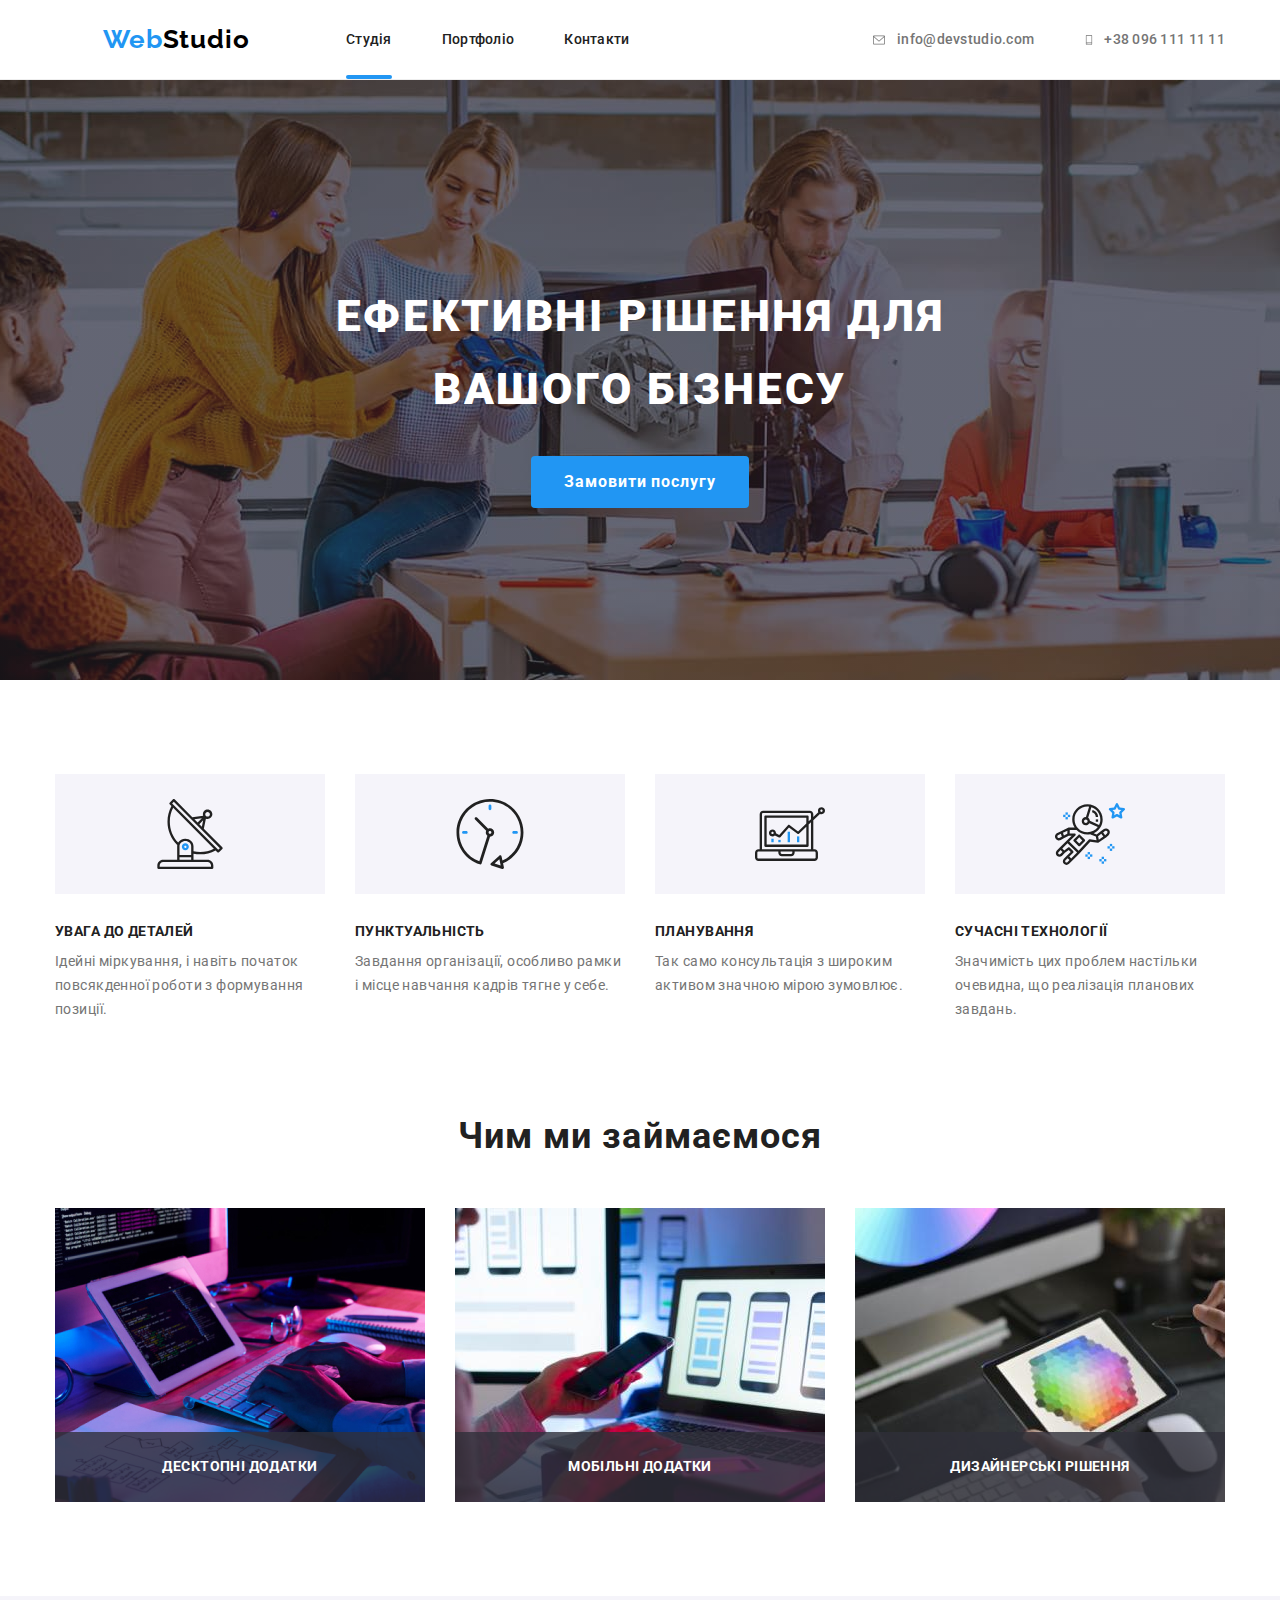
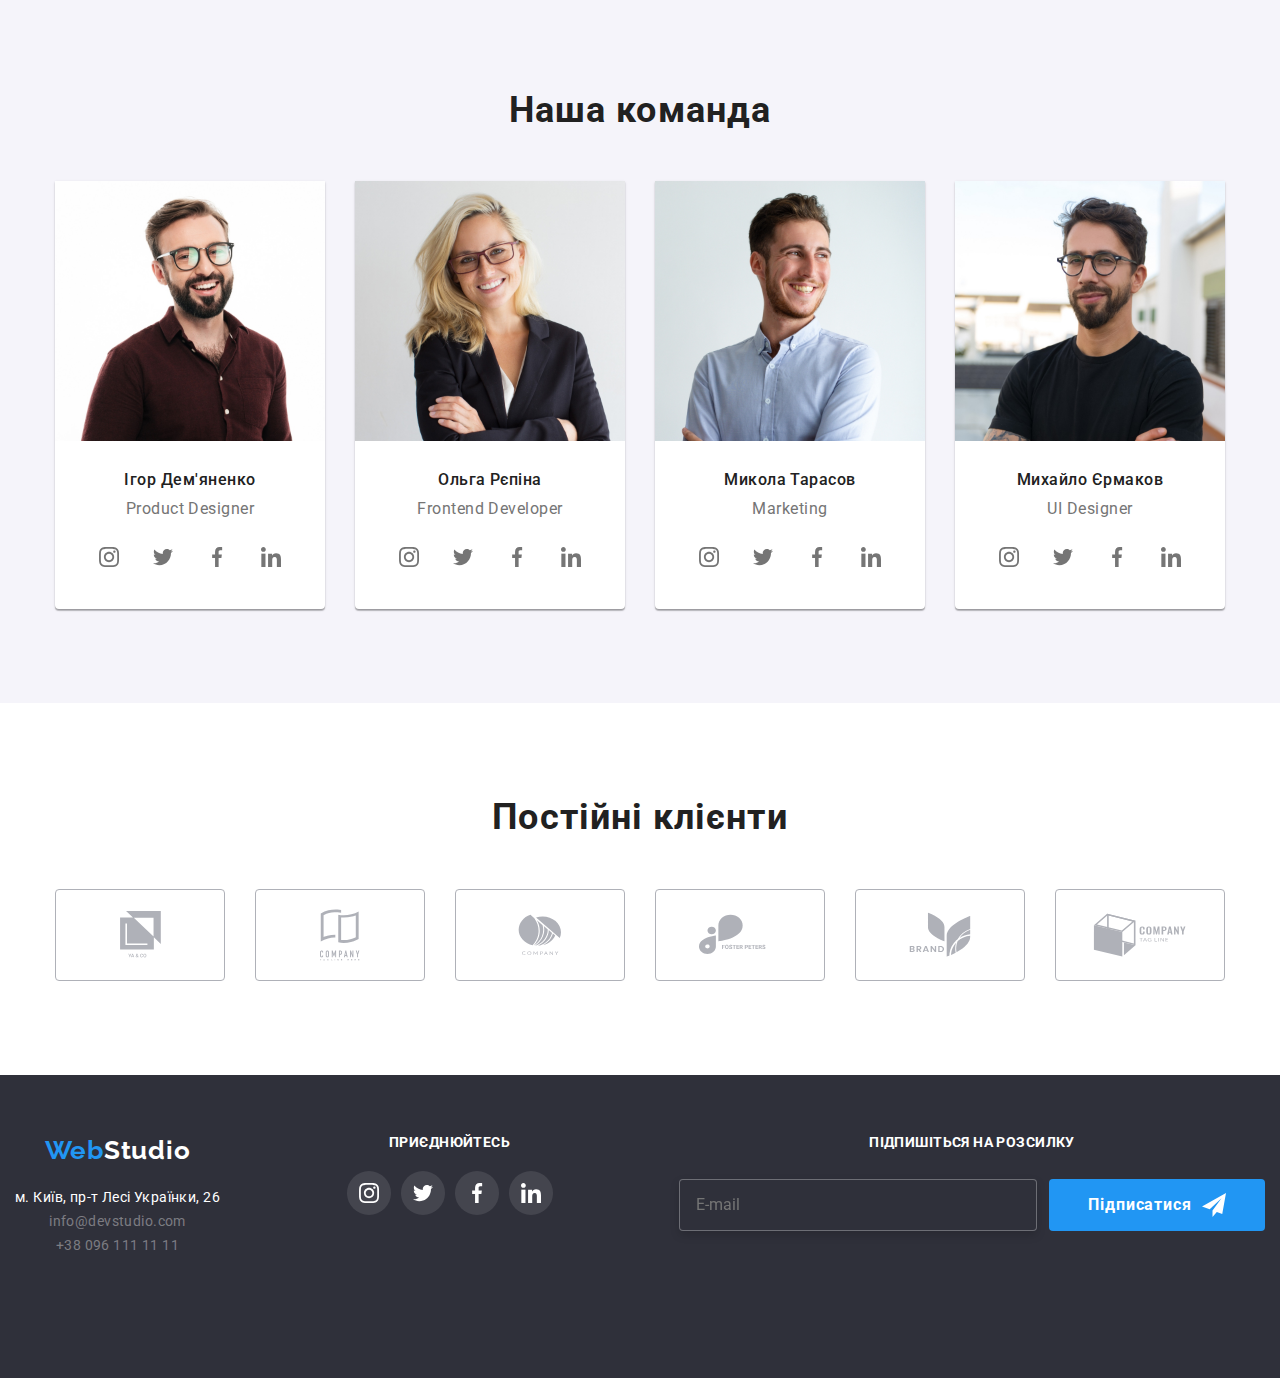
==== index.html @ c948cb27 "добавила мобільне мню" ====
<!DOCTYPE html>
<html lang="uk">
  <head>
    <meta charset="UTF-8" />
    <meta http-equiv="X-UA-Compatible" content="IE=edge" />
    <meta name="viewport" content="width=device-width, initial-scale=1.0" />
    <title>webstudio</title>
<link rel="preconnect" href="https://fonts.googleapis.com">
<link rel="preconnect" href="https://fonts.gstatic.com" crossorigin>
<link href="https://fonts.googleapis.com/css2?family=Raleway:wght@700&family=Roboto:wght@400;500;900&display=swap"
  rel="stylesheet">
  <link rel="stylesheet" href="https://cdnjs.cloudflare.com/ajax/libs/modern-normalize/1.1.0/modern-normalize.min.css">
    <!-- <link rel="stylesheet" href="./css/style.css"> -->
    <link rel="stylesheet" href="./css/main.min.css">
    
  </head>
  <body>
    <!-- headre -->
    <header class="header">
      <div class="header__conteiner">
       <nav class="header__nav">
         <a class="logo" href="./index.html">Web<span class="logo__header">Studio</span></a>
         
         
         <ul class="menu">
           <li><a class="menu__link menu__link--current" href="./index.html">Студія</a></li>
           <li><a class="menu__link" href="./portfolio.html">Портфоліо</a></li>
           <li><a class="menu__link" href="">Контакти</a></li>
         </ul>
       </nav>
       <div class="header__contact">
       <ul class="menu header__contact--menu">
         <li class="menu header__contact--item"> 
            <a class="menu__item" href="mailto:info@devstudio.com">
              <svg class="menu__icon" width="16" height="12">
                <use href="./images/icons.svg#icon-envelope"></use>
                
              </svg>
             info@devstudio.com
            </a>
          </li>
         <li class="menu header__contact--item"><a class="menu__item" href="tel:+380961111111">
            <svg class="menu__icon" width="10" height="16">
              <use href="./images/icons.svg#icon-smartphone"></use>
            </svg> +38 096 111 11 11</a>
         </li>
       </ul>
        <button type="button" class="burger js-open-menu">
         <svg width="40" height="40">
          <use class="icon-menu" href="./images/icons.svg#icon-menu"></use>
         </svg>
        </button>
       </div>
      </div>
    </header>
    <main>
<!-- hero -->
      <section class="hero__section">
        <div class="hero__conteiner">
         <h1 class="hero__title">Ефективні рішення для <br> вашого бізнесу</h1>
         <button class="button" type="button" data-modal-open>
          Замовити послугу
         </button>
        </div>
      </section>
<!-- benefits -->
      <section>
        <div class="conteiner">
          <h2 class="visually__hidden">benefits</h2>
         <ul class="benefits__list">

            <li class="benefits__item">
              <div class="icon__conteiner">
                <svg width="70" height="70">
                  <use href="./images/icons.svg#icon-antenna"></use>
                </svg>
              </div>
              <h3 class="benefits__title">Увага до деталей</h3>
              <p class="benefits__discr">
                Ідейні міркування, і навіть початок повсякденної роботи з формування позиції.
              </p>
            </li>

            <li class="benefits__item">
              <div class="icon__conteiner">
                <svg width="70" height="70">
                  <use href="./images/icons.svg#icon-clock"></use>
                </svg>
              </div>
              <h3 class="benefits__title">Пунктуальність</h3>
              <p class="benefits__discr">
                 Завдання організації, особливо рамки і місце навчання кадрів тягне у себе.
              </p>
            </li>

            <li class="benefits__item">
              <div class="icon__conteiner">
                <svg width="70" height="70">
                  <use href="./images/icons.svg#icon-diagram"></use>
                </svg>
              </div>
              <h3 class="benefits__title">Планування</h3>
              <p class="benefits__discr">
                Так само консультація з широким активом значною мірою зумовлює.
              </p>
            </li>

            <li class="benefits__item">
              <div class="icon__conteiner">
                <svg width="70" height="70">
                  <use href="./images/icons.svg#icon-astronaut"></use>
                </svg>
              </div>
              <h3 class="benefits__title">Сучасні технології</h3>
              <p class="benefits__discr">
                Значимість цих проблем настільки очевидна, що реалізація планових
                завдань.
              </p>
            </li>
         </ul>
        </div>
      </section>
<!-- about -->
      <section class="about__section"> 
        <div class="about">
         <h2 class="about__title"> Чим ми займаємося</h2>

         <ul class="about__list">

          <li class="about__item"> 
           <img src="./images/komputer.jpg" alt="компютер" width="370">
           <div class="about__content">
           <p class="about__text">Десктопні додатки</p>
           </div>
          </li>

          <li class="about__item"> 
            <img src="./images/telefon.jpg" alt="телефон " width="370">
            <div class="about__content">
              <p class="about__text">Мобільні додатки</p>
            </div>
          </li>

          <li class="about__item"> 
            <img src="./images/laptop.jpg" alt="планшет " width="370">
            <div class="about__content">
              <p class="about__text">Дизайнерські рішення</p>
            </div>
          </li>

         </ul>
        </div>
      </section>
<!-- comand -->
      <section class="comand">
        <div class="conteiner">
         <h2 class="comand__title"> Наша команда</h2>
         <ul class="comand__list">

         <li class="comand__item">
          <div class="comand__card">
             <a href="">
             <img class="comand__pfoto" src="./images/ChristopherWalker.jpg" alt="фото учасника команди" width="270">
             </a>
           <h3 class="comand__name">Ігор Дем'яненко</h3>
           <p class="comand__discr">Product Designer</p>

           <ul class="socials__list">

             <li class="socials__item">
                <a class="socials__link" href="#">
                 <svg width="20" height="20">
                   <use href="./images/icons.svg#icon-instagram"></use>
                 </svg>
                </a>
             </li>

             <li class="socials__item">
                <a class="socials__link" href="#">
                  <svg width="20" height="20">
                    <use href="./images/icons.svg#icon-twitter"></use>
                  </svg>
                </a>
             </li>

             <li class="socials__item">
               <a class="socials__link" href="#">
                 <svg width="20" height="20">
                   <use href="./images/icons.svg#icon-facebook"></use>
                 </svg>
               </a>
              </li>

             <li class="socials__item">
                <a class="socials__link" href="#">
                  <svg width="20" height="20">
                    <use href="./images/icons.svg#icon-linkedin"></use>
                  </svg>
                </a>
             </li>
           </ul>
         </div>
         </li>

         <li class="comand__item">
           <div class="comand__card">
              <a href="">
               <img class="comand__pfoto" src="./images/KylieEvans.jpg" alt="фото учасника команди" width="270">
              </a>
              <h3 class="comand__name">Ольга Рєпіна</h3>
              <p class="comand__discr">Frontend Developer</p>

              <ul class="socials__list">
                <li class="socials__item">
                  <a class="socials__link" href="#">
                    <svg width="20" height="20">
                      <use href="./images/icons.svg#icon-instagram"></use>
                    </svg>
                  </a>
                </li>

                <li class="socials__item">
                  <a class="socials__link" href="#">
                    <svg width="20" height="20">
                      <use href="./images/icons.svg#icon-twitter"></use>
                    </svg>
                  </a>
                </li>

                <li class="socials__item">
                  <a class="socials__link" href="#">
                    <svg width="20" height="20">
                      <use href="./images/icons.svg#icon-facebook"></use>
                    </svg>
                  </a>
                </li>

                <li class="socials__item">
                  <a class="socials__link" href="#">
                    <svg width="20" height="20">
                      <use href="./images/icons.svg#icon-linkedin"></use>
                    </svg>
                  </a>
                </li>
              </ul>
            </div>
         </li>

         <li class="comand__item">
           <div class="comand__card">
              <a href="">
               <img class="comand__pfoto" src="./images/RyanHarris.jpg" alt="фото учасника команди" width="270">
              </a>
              <h3 class="comand__name">Микола Тарасов</h3>
              <p class="comand__discr">Marketing</p>

              <ul class="socials__list">
                <li class="socials__item">
                  <a class="socials__link" href="#">
                    <svg width="20" height="20">
                      <use href="./images/icons.svg#icon-instagram"></use>
                    </svg>
                  </a>
                </li>

                <li class="socials__item">
                  <a class="socials__link" href="#">
                    <svg width="20" height="20">
                      <use href="./images/icons.svg#icon-twitter"></use>
                    </svg>
                  </a>
                </li>

                <li class="socials__item">
                  <a class="socials__link" href="#">
                    <svg width="20" height="20">
                      <use href="./images/icons.svg#icon-facebook"></use>
                    </svg>
                  </a>
                </li>

                <li class="socials__item">
                  <a class="socials__link" href="#">
                    <svg width="20" height="20">
                      <use href="./images/icons.svg#icon-linkedin"></use>
                    </svg>
                  </a>
                </li>
              </ul>
           </div>
         </li>

         <li class="comand__item">
           <div class="comand__card">
             <a href="">
              <img class="comand__pfoto" src="./images/TyleMoore.jpg" alt="фото учасника команди" width="270">
             </a>
             <h3 class="comand__name">Михайло Єрмаков</h3>
             <p class="comand__discr">UI Designer</p>

            <ul class="socials__list">
              <li class="socials__item">
                <a class="socials__link" href="#">
                  <svg width="20" height="20">
                    <use href="./images/icons.svg#icon-instagram"></use>
                  </svg>
                </a>
              </li>

              <li class="socials__item">
                <a class="socials__link" href="#">
                  <svg width="20" height="20">
                    <use href="./images/icons.svg#icon-twitter"></use>
                  </svg>
                </a>
              </li>

              <li class="socials__item">
                <a class="socials__link" href="#">
                  <svg width="20" height="20">
                    <use href="./images/icons.svg#icon-facebook"></use>
                  </svg>
                </a>
              </li>

              <li class="socials__item">
                <a class="socials__link" href="#">
                  <svg width="20" height="20">
                    <use href="./images/icons.svg#icon-linkedin"></use>
                  </svg>
                </a>
              </li>
            </ul>

           </div>
         </li>

         </ul>
        </div>
      </section>
<!-- clients -->
      <section>
        <div class="conteiner">
           <h2 class="clients__title">Постійні клієнти</h2>
           <ul class="clients__list">

             <li class="clients__item">
               <a class="clients__link" href="#"> 
               <svg width="41" height="46.7">
                 <use href="./images/icons.svg#icon-ya"></use>
               </svg>
               </a>
             </li>

             <li class="clients__item">
              <a class="clients__link" href="#">
                <svg width="40" height="52">
                  <use href="./images/icons.svg#icon-tagline-here"></use>
                </svg>
              </a>
             </li>

             <li class="clients__item">
              <a class="clients__link" href="#">
                <svg width="43.46" height="41.18">
                  <use href="./images/icons.svg#icon-company"></use>
                </svg>
              </a>
             </li>

             <li class="clients__item">
              <a class="clients__link" href="#">
                <svg width="84.44" height="40.62">
                  <use href="./images/icons.svg#icon-foster"></use>
                </svg>
              </a>
             </li>

             <li class="clients__item">
              <a class="clients__link" href="#">
                <svg width="62.54" height="45.43">
                  <use href="./images/icons.svg#icon-brand"></use>
                </svg>
              </a>
             </li>

             <li class="clients__item">
              <a class="clients__link" href="#">
                <svg width="93.79" height="43.93">
                  <use href="./images/icons.svg#icon-tag-line"></use>
                </svg>
              </a>
             </li>
           </ul>
        </div>    
      </section>

    </main>
    <!-- footer -->
    <footer class="footer">
      
      <div class="footer__conteiner">
        
          <div  > 
          <a class="logo" href="./index.html">Web<span class="logo__footer">Studio</span></a>
          <div class="address__conteiner">
           <address>  
             <a class="adress" href="https://goo.gl/maps/nomMpyDYktcrUSkX7" target="_blank"
              rel="noopener noreferrer nofollow">м. Київ, пр-т Лесі Українки, 26</a>
             <ul class="footer__list">
              <li><a class="footer__mail" href="mailto:info@devstudio.com"> info@devstudio.com</a></li>
              <li><a class="footer__tel" href="tel:+380961111111"> +38 096 111 11 11</a></li>
             </ul>
           </address>
          </div>
          </div>
          <div>
          
          <h2 class="footer__title">приєднюйтесь</h2>
          <ul class="footer__list socials__list">
            <li class="socials__item">
              <a class="socials__link socials__link--activ" href="#">
                <svg width="20" height="20">
                  <use href="./images/icons.svg#icon-instagram"></use>
                </svg>
              </a>
            </li>

            <li class="socials__item ">
              <a class="socials__link socials__link--activ" href="#">
                <svg width="20" height="20">
                  <use href="./images/icons.svg#icon-twitter"></use>
                </svg>
              </a>
            </li>

            <li class="socials__item">
              <a class="socials__link socials__link--activ" href="#">
                <svg width="20" height="20">
                  <use href="./images/icons.svg#icon-facebook"></use>
                </svg>
              </a>
            </li>

            <li class="socials__item">
              <a class="socials__link socials__link--activ" href="#">
                <svg width="20" height="20">
                  <use href="./images/icons.svg#icon-linkedin"></use>
                </svg>
              </a>
            </li>
          </ul>
          </div>
        
        <div >
          <h2 class="subsribe__title">Підпишіться на розсилку</h2>
          <form class="subsribe__form" autocomplete="on">
          <input class="subsribe__input" type="email" name="email" placeholder="E-mail">
          <button class="subsribe__btn button" type="submit"> Підписатися
            <svg class="subsribe__icon" width="24" height="24">
              <use href="./images/icons.svg#icon-icon-send"></use>
            </svg>
          </button>
          </form>
        
      </div>
    </footer>
    <div class="mobile-menu js-menu-container">
      <div class="conteiner-menu">
          <button type="button" class="mobile-menu__button close-icon js-close-menu">
           <svg width="18" height="18">
           <use href="./images/icons.svg#icon-close"></use>
             </svg>
          </button>
       <ul class="mobile-menu__list">
             <li><a class="mobile-menu__link " href="./index.html">Студія</a></li>
             <li><a class="mobile-menu__link" href="./portfolio.html">Портфоліо</a></li>
             <li><a class="mobile-menu__link" href="">Контакти</a></li>
        </ul>
      </div>
      
        <ul class="menu header__contact--menu">
          <li class="menu header__contact--item">
            <a class="menu__item" href="mailto:info@devstudio.com">
              <svg class="menu__icon" width="16" height="12">
                <use href="./images/icons.svg#icon-envelope"></use>
      
              </svg>
              info@devstudio.com
            </a>
          </li>
          <li class="menu header__contact--item"><a class="menu__item" href="tel:+380961111111">
              <svg class="menu__icon" width="10" height="16">
                <use href="./images/icons.svg#icon-smartphone"></use>
              </svg> +38 096 111 11 11</a>
          </li>
        </ul>
        
      

    </div>
    <div class="backdrop is-hidden" data-modal>
      <div class="modal">
        <div class="modal__container">
          
            <button class="modal__close button__icon" type="button" data-modal-close> 
            <svg width="18" height="18">
              <use  href="./images/icons.svg#icon-close"  ></use>
            </svg>  
            </button>
            <h2 class="modal__title">Залиште свої дані, ми вам передзвонимо</h2>
            <form class="form" autocomplete="on">
              <div class="modal__form-field form-field">
               <label class="form-field__label" for="user-name">Ім'я</label>
               <div class="form-field__control">
                 <input class="form-field__input" id="user-name" type="text" name="user-name">
                 <svg class="form-field__icon" width="18" height="18">
                   <use href="./images/icons.svg#icon-person"></use>
                 </svg>
               </div>
              </div>

              <div class="modal__form-field form-field">
                <label class="form-field__label" for="user-tel">Телефон</label>
                <div class="form-field__control">
                  <input class="form-field__input" id="user-tel" type="tel" name="user-tel">
                  <svg class="form-field__icon" width="18" height="18">
                    <use href="./images/icons.svg#icon-phone"></use>
                  </svg>
                </div>
              </div>
    
              <div class="modal__form-field form-field">
               <label class="form-field__label" for="user-email">Пошта</label>
               <div class="form-field__control">
                 <input class="form-field__input" id="user-email" type="email" name="user-email">
                 <svg class="form-field__icon" width="18" height="18">
                   <use href="./images/icons.svg#icon-email"></use>
                 </svg>
               </div>
              </div>

              <div class="modal__form-coments form-field">
                 <label class="form-field__label" for="coments">Коментар</label>
                 <textarea class="form-field__textarea" name="coments" id="coments"
                  placeholder="Введіть текст"></textarea>  
              </div>

              <div class="checkbox">
                  <input class="check__input" id="terms__checkbox" type="checkbox" name="terms-checkbox">
                  <svg class="check__box" width="16" height="15">
                   <use href="./images/icons.svg#icon-check"></use>
                  </svg>
                  <label for="terms__checkbox">Погоджуюся з розсилкою та приймаю
                     <a class="checkbox__link" href="#">Умови договору</a>
                    </label>
              </div>
              <button class="form-submit button" type="submit">Відправити</button>
            </form>
          </div>
      </div>
    </div>
    <script src="./js/modal.js"></script>
    <script src="./js/mobile_menu.js"></script>
  </body>
  

  
</html>
---- css/style.css ----
/* logo */














/* header */
/* .header{ */
/*      */
    /* border-bottom: 1px solid var(--color-border); */
/* } */
/*  */
/* .header__conteiner { */
    /* height: 79px; */
    /* align-items: center; */
    /* justify-content: space-between; */
    /* display: flex; */
    /* width: 1200px; */
    /* padding: 32px 15px; */
    /* margin-left: auto; */
    /* margin-right: auto; */
/* } */
/*  */
/* .header__nav { */
    /* justify-content: space-around; */
    /* align-items: center; */
    /* flex-grow: 1; */
    /* display: flex; */
/* } */
/* .header__contact { */
    /* display: flex; */
    /* justify-content: flex-end; */
    /* flex-grow: 1; */
/* } */
/* .menu { */
    /* gap: 50px; */
    /* display: flex; */
    /* margin: 0 0; */
    /* padding: 0 0; */
    /* font-weight: 500; */
    /* font-size: 14px; */
    /* line-height: 1.14; */
    /* letter-spacing: 0.02em; */
    /* list-style-type: none; */
/*  */
/* } */
/*  */
/* .menu__link { */
    /* position: relative; */
    /* padding-top: 32px; */
    /* padding-bottom: 32px; */
    /* color: var(--primary-text-second-color); */
    /* text-decoration: none; */
    /* transition: color 250ms cubic-bezier(0.4, 0, 0.2, 1); */
/*  */
/* } */
/*  */
/* .menu__link:hover, */
/* .menu__link:focus { */
    /* color: var(--accent-color) */
/* } */
/* .header__link--current { */
    /* color: var(--accent-color); */
/* } */
/*  */
/* .header__link--current::after { */
    /* position: absolute; */
    /* bottom: 0; */
    /* left: 0; */
    /* content: ''; */
    /* width: 100%; */
    /* height: 4px; */
    /* background-color: var(--accent-color); */
    /* border-radius: 2px; */
/*  */
/*  */
/* } */
/* .menu__item{ */
    /* text-decoration: none; */
    /* color: var(--primary-text-color); */
    /* display: flex; */
    /* align-items: center; */
    /* transition: color 250ms cubic-bezier(0.4, 0, 0.2, 1); */
/*      */
/* } */
/*  */
/* .menu__item:hover, */
/* .menu__item:focus{ */
    /* color:var(--accent-color) */
/* } */
/*  */
/* .menu__icon{ */
    /* fill: currentColor; */
    /* margin-right:10px; */
/*  */
/* } */
/*  */
/* hero */





















































/* benefits */













































/* about */

















































/* comand */












































































 /* clients */

 
 
 
 
 
 
 
 
 

 
 
 
 
 
 
 
 
 

 
 
 
 

 
 
 
 
 
 
 
 
 
 
 
 
 

 
 
 
 

/* footer */







































































































/* стилі для портфоліо */

/* фільтри */





































/* проекти */











































































/* modal */













































































/* form */
---- css/main.min.css ----
:root{--accent-color: #2196F3;--activ-color: #188CE8;--primary-text-color: #757575;--primary-text-second-color: #212121;--black-color: #000000;--white-color: #ffffff;--color-text-foter: #ffffff60;--color-bg-hero: #2F303A;--color-bg-section: #F5F5F5;--color-bg-ss: #F5F4FA;--color-border: rgba(238, 238, 238, 1);--color-clients: #AFB1B8;--color-bg-link: rgba(255, 255, 255, 0.1);--color-fon: rgba(47, 48, 58, 0.8);--accent-color-opacity: rgba(33, 150, 243, 0.9);--color-backdrop: rgba(0, 0, 0, 0.2);--color-border-modal: rgba(0, 0, 0, 0.1);--color-border-input: rgba(33, 33, 33, 0.2);--color-textarea: rgba(117, 117, 117, 0.5);--color-input: rgba(255, 255, 255, 0.6)}body{font-family:Roboto,sans-serif;color:var(--primary-text-color);background-color:var(--white-color)}*::after,*::before{-webkit-box-sizing:inherit;box-sizing:inherit}img{display:block;max-width:100%;height:auto}ul{list-style:none}a{text-decoration:none}@media(max-width: 1199px){.about__section{display:none}}.about{max-width:1200px;padding:0 15px 94px;margin-left:auto;margin-right:auto}.about__title{margin:0 0 50px;font-weight:700;font-size:36px;line-height:1.16;text-align:center;letter-spacing:.03em;color:var(--primary-text-second-color)}.about__list{gap:30px;display:-webkit-box;display:-ms-flexbox;display:flex;margin:0 0;padding:0;list-style-type:none}.about__item{position:relative}.about__content{position:absolute;bottom:0;display:-webkit-box;display:-ms-flexbox;display:flex;width:370px;height:70px;background-color:var(--color-fon)}.about__text{display:-webkit-box;display:-ms-flexbox;display:flex;-webkit-box-flex:1;-ms-flex-positive:1;flex-grow:1;-webkit-box-pack:center;-ms-flex-pack:center;justify-content:center;-webkit-box-align:center;-ms-flex-align:center;align-items:center;margin:0 0;color:var(--white-color);font-weight:700;font-size:14px;line-height:1.14;text-align:center;letter-spacing:.03em;text-transform:uppercase}.visually__hidden{position:absolute;white-space:nowrap;width:1px;height:1px;overflow:hidden;border:0;padding:0;clip:rect(0 0 0 0);-webkit-clip-path:inset(50%);clip-path:inset(50%);margin:-1px}.icon__conteiner{display:-webkit-box;display:-ms-flexbox;display:flex;-webkit-box-align:center;-ms-flex-align:center;align-items:center;-webkit-box-pack:center;-ms-flex-pack:center;justify-content:center;height:120px;background-color:var(--color-bg-ss);margin-bottom:30px}@media(min-width: 1200px){.icon__conteiner{width:270px}}.benefits__list{gap:30px;padding:0;margin:0 0;list-style-type:none}@media(min-width: 480px){.benefits__list{display:-webkit-box;display:-ms-flexbox;display:flex;-ms-flex-wrap:wrap;flex-wrap:wrap}}@media(min-width: 768px){.benefits__list{display:-webkit-box;display:-ms-flexbox;display:flex;-ms-flex-wrap:wrap;flex-wrap:wrap}}@media(min-width: 1200px){.benefits__list{-ms-flex-wrap:nowrap;flex-wrap:nowrap}}@media(min-width: 768px){.benefits__item{width:calc((100% - 30px)/2)}}.benefits__title{margin:0 0 10px;font-weight:700;font-size:14px;line-height:1.14;letter-spacing:.03em;text-transform:uppercase;color:var(--primary-text-second-color)}.benefits__discr{margin:0 0;font-weight:400;font-size:14px;line-height:1.71;letter-spacing:.03em}.button{display:-webkit-box;display:-ms-flexbox;display:flex;-webkit-box-align:center;-ms-flex-align:center;align-items:center;-webkit-box-pack:center;-ms-flex-pack:center;justify-content:center;font-family:inherit;font-weight:700;font-size:16px;line-height:1.88;text-align:center;letter-spacing:.06em;min-width:216px;border-radius:4px;border:1px solid rgba(0,0,0,0);padding:10px 32px;margin-left:auto;margin-right:auto;cursor:pointer;color:var(--white-color);background-color:var(--accent-color);-webkit-transition:background-color 250ms cubic-bezier(0.4, 0, 0.2, 1);transition:background-color 250ms cubic-bezier(0.4, 0, 0.2, 1)}.button:hover,.button:focus{background-color:var(--activ-color)}.clients__title{font-weight:700;font-size:36px;line-height:1.16;text-align:center;letter-spacing:.03em;color:var(--primary-text-second-color);margin:0 0 50px}.clients__list{-webkit-box-pack:center;-ms-flex-pack:center;justify-content:center;-webkit-box-align:center;-ms-flex-align:center;align-items:center;gap:30px;list-style-type:none;margin:0 0;padding:0 0}@media(min-width: 450px){.clients__list{display:-webkit-box;display:-ms-flexbox;display:flex;-ms-flex-wrap:wrap;flex-wrap:wrap}}.clients__item{margin-bottom:10px;height:92px}@media(min-width: 450px){.clients__item{width:210px;margin-bottom:0}}@media(min-width: 768px){.clients__item{width:226px}}@media(min-width: 1200px){.clients__item{width:170px}}.clients__item:last-child{margin-bottom:0}.clients__link{display:-webkit-box;display:-ms-flexbox;display:flex;-webkit-box-align:center;-ms-flex-align:center;align-items:center;-webkit-box-pack:center;-ms-flex-pack:center;justify-content:center;width:100%;height:100%;fill:var(--color-clients);border:1px solid var(--color-clients);border-radius:4px;cursor:pointer;-webkit-transition:border 250ms cubic-bezier(0.4, 0, 0.2, 1),fill 250ms cubic-bezier(0.4, 0, 0.2, 1);transition:border 250ms cubic-bezier(0.4, 0, 0.2, 1),fill 250ms cubic-bezier(0.4, 0, 0.2, 1)}.clients__link:hover{fill:var(--accent-color);border:1px solid var(--accent-color)}.comand{background-color:var(--color-bg-ss)}.comand__title{margin:0 0 30px;font-weight:700;font-size:36px;line-height:1.16;text-align:center;letter-spacing:.03em;color:var(--primary-text-second-color)}@media(min-width: 1200px){.comand__title{margin-bottom:50px}}.comand__list{gap:30px;margin:0 0;padding:0 0;list-style-type:none}@media(min-width: 768px){.comand__list{display:-webkit-box;display:-ms-flexbox;display:flex;-ms-flex-wrap:wrap;flex-wrap:wrap}}.comand__item{margin-bottom:30px}.comand__item:last-child{margin-bottom:0}@media(min-width: 768px){.comand__item{margin-bottom:0}}.comand__pfoto{width:450px;margin:0 0 30px}@media(min-width: 768px){.comand__pfoto{width:354px}}@media(min-width: 1200px){.comand__pfoto{width:270px}}.comand__name{margin:0 0 10px;font-weight:500;font-size:16px;line-height:1.18;letter-spacing:.03em;text-align:center;color:var(--primary-text-second-color)}.comand__discr{margin:0 0 16px;font-size:16px;line-height:1.18;letter-spacing:.03em;text-align:center}.socials__list{display:-webkit-box;display:-ms-flexbox;display:flex;-webkit-box-pack:center;-ms-flex-pack:center;justify-content:center;-webkit-box-align:center;-ms-flex-align:center;align-items:center;gap:10px;list-style-type:none;padding:0 0 30px}.socials__item{width:44px;height:44px}.socials__link{display:-webkit-box;display:-ms-flexbox;display:flex;-webkit-box-pack:center;-ms-flex-pack:center;justify-content:center;-webkit-box-align:center;-ms-flex-align:center;align-items:center;width:100%;height:100%;border-radius:50%;fill:var(--primary-text-color);-webkit-transition:background-color 250ms cubic-bezier(0.4, 0, 0.2, 1),fill 250ms cubic-bezier(0.4, 0, 0.2, 1);transition:background-color 250ms cubic-bezier(0.4, 0, 0.2, 1),fill 250ms cubic-bezier(0.4, 0, 0.2, 1)}.socials__link:hover{background-color:var(--accent-color);fill:var(--white-color)}.comand__card{-webkit-box-shadow:0px 1px 3px rgba(0,0,0,.12),0px 1px 1px rgba(0,0,0,.14),0px 2px 1px rgba(0,0,0,.2);box-shadow:0px 1px 3px rgba(0,0,0,.12),0px 1px 1px rgba(0,0,0,.14),0px 2px 1px rgba(0,0,0,.2);border-radius:0px 0px 4px 4px;background-color:var(--white-color)}@media(min-width: 768px){.comand__card{margin-bottom:0}}.filtr__list{display:-webkit-box;display:-ms-flexbox;display:flex;-webkit-box-align:center;-ms-flex-align:center;align-items:center;-webkit-box-pack:center;-ms-flex-pack:center;justify-content:center;gap:8px;list-style-type:none;padding:0 0;margin:0 0 50px}.filtr__button{font-family:inherit;font-weight:500;font-size:16px;line-height:1.62;text-align:center;letter-spacing:.03em;color:var(--primary-text-second-color);background-color:var(--color-bg-ss);border-radius:4px;border:1px solid rgba(0,0,0,0);cursor:pointer;padding:6px 22px;min-width:73px;-webkit-transition:color 250ms cubic-bezier(0.4, 0, 0.2, 1),background-color 250ms cubic-bezier(0.4, 0, 0.2, 1),-webkit-box-shadow 250ms cubic-bezier(0.4, 0, 0.2, 1);transition:color 250ms cubic-bezier(0.4, 0, 0.2, 1),background-color 250ms cubic-bezier(0.4, 0, 0.2, 1),-webkit-box-shadow 250ms cubic-bezier(0.4, 0, 0.2, 1);transition:color 250ms cubic-bezier(0.4, 0, 0.2, 1),background-color 250ms cubic-bezier(0.4, 0, 0.2, 1),box-shadow 250ms cubic-bezier(0.4, 0, 0.2, 1);transition:color 250ms cubic-bezier(0.4, 0, 0.2, 1),background-color 250ms cubic-bezier(0.4, 0, 0.2, 1),box-shadow 250ms cubic-bezier(0.4, 0, 0.2, 1),-webkit-box-shadow 250ms cubic-bezier(0.4, 0, 0.2, 1)}.filtr__button :first-child{padding:6px 25px}.filtr__button:hover,.filtr__button:focus{color:var(--white-color);background-color:var(--accent-color);-webkit-box-shadow:0px 3px 1px rgba(0,0,0,.1),0px 1px 2px rgba(0,0,0,.08),0px 2px 2px rgba(0,0,0,.12);box-shadow:0px 3px 1px rgba(0,0,0,.1),0px 1px 2px rgba(0,0,0,.08),0px 2px 2px rgba(0,0,0,.12)}.form-field__label{display:block;margin-bottom:4px;font-size:12px;line-height:1.16;letter-spacing:.01em}.form-field__input{height:40px;width:100%;padding-left:42px;padding-right:12px;border:1px solid var(--color-border-input);border-radius:4px;outline:none}.form-field__input:focus{border-color:var(--accent-color);-webkit-transition:border-color 250ms cubic-bezier(0.4, 0, 0.2, 1);transition:border-color 250ms cubic-bezier(0.4, 0, 0.2, 1)}.form-field__input:focus+.form-field__icon{fill:var(--accent-color);-webkit-transition:fill 250ms cubic-bezier(0.4, 0, 0.2, 1);transition:fill 250ms cubic-bezier(0.4, 0, 0.2, 1)}.form-field__control{position:relative}.form-field__icon{position:absolute;top:50%;left:12px;-webkit-transform:translateY(-50%);transform:translateY(-50%)}.modal__form-coments{margin-bottom:20px}.form-field__textarea{height:120px;width:100%;padding:12px 16px;border:1px solid var(--color-border-input);border-radius:4px;outline:none;resize:none}.form-field__textarea:focus{border-color:var(--accent-color);-webkit-transition:border-color 250ms cubic-bezier(0.4, 0, 0.2, 1);transition:border-color 250ms cubic-bezier(0.4, 0, 0.2, 1)}.form-field__textarea::-webkit-input-placeholder{font-size:12px;line-height:1.16;letter-spacing:.01em;color:var(--color-textarea)}.form-field__textarea::-moz-placeholder{font-size:12px;line-height:1.16;letter-spacing:.01em;color:var(--color-textarea)}.form-field__textarea:-ms-input-placeholder{font-size:12px;line-height:1.16;letter-spacing:.01em;color:var(--color-textarea)}.form-field__textarea::-ms-input-placeholder{font-size:12px;line-height:1.16;letter-spacing:.01em;color:var(--color-textarea)}.form-field__textarea::placeholder{font-size:12px;line-height:1.16;letter-spacing:.01em;color:var(--color-textarea)}.checkbox{margin-bottom:30px}.checkbox__link{color:var(--accent-color)}.check__input{position:absolute;-webkit-appearance:none;-moz-appearance:none;appearance:none}.check__box{display:inline-block;width:16px;height:15px;border:1px solid;border-radius:4px;fill:var(--white-color)}.check__input:checked+.check__box{background-color:var(--accent-color);border-color:var(--accent-color);background-origin:border-box;-webkit-transition:background-color 250ms cubic-bezier(0.4, 0, 0.2, 1),border-color 250ms cubic-bezier(0.4, 0, 0.2, 1);transition:background-color 250ms cubic-bezier(0.4, 0, 0.2, 1),border-color 250ms cubic-bezier(0.4, 0, 0.2, 1)}.terms__checkbox{display:inline-block}.form-submit{display:-webkit-box;display:-ms-flexbox;display:flex;-webkit-box-pack:center;-ms-flex-pack:center;justify-content:center;margin:0 auto;-webkit-box-shadow:0px 1px 3px rgba(0,0,0,.12),0px 1px 1px rgba(0,0,0,.14),0px 2px 1px rgba(0,0,0,.2);box-shadow:0px 1px 3px rgba(0,0,0,.12),0px 1px 1px rgba(0,0,0,.14),0px 2px 1px rgba(0,0,0,.2)}.hero__section{height:600px;max-width:1600px;margin:0 auto;background-size:cover;background-repeat:no-repeat;background-position:center;text-align:center;color:var(--white-color);background-color:var(--color-bg-hero);background-image:-webkit-gradient(linear, left top, right top, from(rgba(47, 48, 58, 0.4)), to(rgba(47, 48, 58, 0.4))),url(../images/hero.jpg);background-image:linear-gradient(to right, rgba(47, 48, 58, 0.4), rgba(47, 48, 58, 0.4)),url(../images/hero.jpg)}.hero__conteiner{padding-top:200px;padding-bottom:200px;max-width:1200px;padding-left:15px;padding-right:15px;margin-left:auto;margin-right:auto}@media(min-width: 480px){.hero__conteiner{width:480px}}@media(min-width: 768px){.hero__conteiner{width:768px}}@media(min-width: 1200px){.hero__conteiner{width:1200px}}.hero__title{margin:0 0 30px;font-weight:900;font-size:44px;line-height:1.66;letter-spacing:.06em;text-transform:uppercase}.logo{font-family:Raleway,sans-serif;font-weight:700;font-size:26px;line-height:1.19;letter-spacing:.03em;text-decoration:none;color:var(--accent-color)}.logo__header{color:var(--black-color)}.logo__footer{font-weight:700;font-size:26px;line-height:1.19;letter-spacing:.03em;color:var(--white-color)}.mobile-menu{position:fixed;top:0;left:0;width:100%;height:100%;font-weight:500;font-size:40px;line-height:1.175;letter-spacing:.02em;background-color:var(--white-color);-webkit-transform:translateX(100%);transform:translateX(100%);-webkit-transition:-webkit-transform 500ms;transition:-webkit-transform 500ms;transition:transform 500ms;transition:transform 500ms, -webkit-transform 500ms}.mobile-menu__list{display:-webkit-box;display:-ms-flexbox;display:flex;-webkit-box-orient:vertical;-webkit-box-direction:normal;-ms-flex-direction:column;flex-direction:column;gap:32px}.mobile-menu__link{text-decoration:none;color:var(--primary-text-second-color)}.mobile-menu__button{display:-webkit-box;display:-ms-flexbox;display:flex;-webkit-box-pack:center;-ms-flex-pack:center;justify-content:center;-webkit-box-align:center;-ms-flex-align:center;align-items:center;position:absolute;top:10px;right:15px;cursor:pointer}.mobile-menu.is-open{-webkit-transform:translateX(0);transform:translateX(0)}.close-icon{width:40px;height:40px;background-color:var(--white-color);border-radius:50%;border:none;fill:currentColor}.close-icon:hover,.close-icon:focus{fill:var(--accent-color)}.backdrop{position:fixed;top:0;left:0;width:100%;height:100%;background-color:var(--color-backdrop);opacity:1;-webkit-transition:opacity 250ms cubic-bezier(0.4, 0, 0.2, 1);transition:opacity 250ms cubic-bezier(0.4, 0, 0.2, 1)}.backdrop.is-hidden .modal{-webkit-transform:translate(-50%, -50%) scale(0.2);transform:translate(-50%, -50%) scale(0.2)}.modal{position:absolute;top:50%;left:50%;-webkit-transform:translate(-50%, -50%) scale(1);transform:translate(-50%, -50%) scale(1);display:-webkit-box;display:-ms-flexbox;display:flex;-webkit-box-align:center;-ms-flex-align:center;align-items:center;-webkit-box-pack:center;-ms-flex-pack:center;justify-content:center;max-width:528px;max-height:581px;height:100%;border-radius:4px;-webkit-transition:-webkit-transform 250ms cubic-bezier(0.4, 0, 0.2, 1);transition:-webkit-transform 250ms cubic-bezier(0.4, 0, 0.2, 1);transition:transform 250ms cubic-bezier(0.4, 0, 0.2, 1);transition:transform 250ms cubic-bezier(0.4, 0, 0.2, 1), -webkit-transform 250ms cubic-bezier(0.4, 0, 0.2, 1)}.modal__container{position:relative;width:100%;height:100%;padding:40px;background-color:var(--white-color)}.is-hidden{opacity:0;visibility:hidden;pointer-events:none}.modal__close{display:-webkit-box;display:-ms-flexbox;display:flex;-webkit-box-pack:center;-ms-flex-pack:center;justify-content:center;-webkit-box-align:center;-ms-flex-align:center;align-items:center;position:absolute;top:8px;right:8px}.button__icon{width:30px;height:30px;background-color:var(--white-color);color:var(--black-color);border-radius:50%;border:1px solid var(--color-border-modal);cursor:pointer}.button__icon{fill:currentColor}.button__icon:hover{fill:var(--accent-color);-webkit-transition:fill 250ms cubic-bezier(0.4, 0, 0.2, 1);transition:fill 250ms cubic-bezier(0.4, 0, 0.2, 1)}.modal__title{margin:0 0 12px;font-weight:700;font-size:20px;line-height:1.15;text-align:center;letter-spacing:.03em;color:var(--primary-text-second-color)}.modal__form-field{margin-bottom:10px}.projects__list{padding:0;margin:0;display:-webkit-box;display:-ms-flexbox;display:flex;gap:30px;-ms-flex-wrap:wrap;flex-wrap:wrap;list-style-type:none}.project__item{-webkit-transition:-webkit-box-shadow 250ms cubic-bezier(0.4, 0, 0.2, 1);transition:-webkit-box-shadow 250ms cubic-bezier(0.4, 0, 0.2, 1);transition:box-shadow 250ms cubic-bezier(0.4, 0, 0.2, 1);transition:box-shadow 250ms cubic-bezier(0.4, 0, 0.2, 1), -webkit-box-shadow 250ms cubic-bezier(0.4, 0, 0.2, 1)}@media(min-width: 768px){.project__item{width:calc((100% - 30px)/2)}}@media(min-width: 1200px){.project__item{width:calc((100% - 60px)/3)}}.card__box{background-color:var(--accent-color);overflow:hidden;text-decoration:none;color:var(--primary-text-color)}.project__item:hover{-webkit-box-shadow:0px 1px 1px rgba(0,0,0,.12),0px 4px 4px rgba(0,0,0,.06),1px 4px 6px rgba(0,0,0,.16);box-shadow:0px 1px 1px rgba(0,0,0,.12),0px 4px 4px rgba(0,0,0,.06),1px 4px 6px rgba(0,0,0,.16)}.card__content{padding:20px 24px;border-bottom:1px solid var(--color-border);border-left:1px solid var(--color-border);border-right:1px solid var(--color-border)}.card__title{margin:0 0 4px;font-weight:700;font-size:18px;line-height:2;letter-spacing:.06em;color:var(--primary-text-second-color)}.card__discr{margin:0 0;font-size:16px;line-height:1.88;letter-spacing:.03em}.thumb{position:relative;overflow:hidden;top:0;left:0}.overlay{position:absolute;top:0;left:0;width:100%;height:100%;background-color:var(--accent-color-opacity);-webkit-transform:translatey(100%);transform:translatey(100%);-webkit-transition:-webkit-transform 250ms cubic-bezier(0.4, 0, 0.2, 1);transition:-webkit-transform 250ms cubic-bezier(0.4, 0, 0.2, 1);transition:transform 250ms cubic-bezier(0.4, 0, 0.2, 1);transition:transform 250ms cubic-bezier(0.4, 0, 0.2, 1), -webkit-transform 250ms cubic-bezier(0.4, 0, 0.2, 1)}.project__item:hover .overlay{-webkit-transform:translatey(0);transform:translatey(0)}.overlay__discr{font-size:18px;line-height:1.56;letter-spacing:.03em;color:var(--white-color);margin:0;padding:63px 18px}.conteiner{max-width:1200px;padding:94px 15px;margin-left:auto;margin-right:auto}@media(min-width: 480px){.conteiner{width:480px}}@media(min-width: 768px){.conteiner{width:768px}}@media(min-width: 1200px){.conteiner{width:1200px}}.header{border-bottom:1px solid var(--color-border)}.header__conteiner{height:79px;-webkit-box-align:center;-ms-flex-align:center;align-items:center;-webkit-box-pack:justify;-ms-flex-pack:justify;justify-content:space-between;display:-webkit-box;display:-ms-flexbox;display:flex;max-width:1200px;padding:32px 15px;margin-left:auto;margin-right:auto}.header__nav{-ms-flex-pack:distribute;justify-content:space-around;-webkit-box-align:center;-ms-flex-align:center;align-items:center;-webkit-box-flex:1;-ms-flex-positive:1;flex-grow:1;display:-webkit-box;display:-ms-flexbox;display:flex}.header__contact{display:-webkit-box;display:-ms-flexbox;display:flex;-webkit-box-pack:end;-ms-flex-pack:end;justify-content:flex-end;-webkit-box-flex:1;-ms-flex-positive:1;flex-grow:1}@media(min-width: 768px){.menu.header__contact--menu{display:inline-block}}@media(min-width: 1200px){.menu.header__contact--menu{display:-webkit-box;display:-ms-flexbox;display:flex}}@media(min-width: 768px){.header__contact--item{margin-bottom:10px}}@media(min-width: 768px){.header__contact--item:not(:last-child){margin-bottom:10px}}@media(min-width: 1200px){.header__contact--item:not(:last-child):not(:last-child){margin-bottom:0}}.menu__link--current{color:var(--accent-color)}.menu__link--current::after{position:absolute;bottom:0;left:0;content:"";width:100%;height:4px;background-color:var(--accent-color);border-radius:2px}.menu{display:none}@media(min-width: 768px){.menu{gap:50px;display:-webkit-box;display:-ms-flexbox;display:flex;margin:0 0;padding:0 0;font-weight:500;font-size:14px;line-height:1.14;letter-spacing:.02em;list-style-type:none}}.menu__link{position:relative;padding-top:32px;padding-bottom:32px;color:var(--primary-text-second-color);text-decoration:none;-webkit-transition:color 250ms cubic-bezier(0.4, 0, 0.2, 1);transition:color 250ms cubic-bezier(0.4, 0, 0.2, 1)}.menu__link:hover,.menu__link:focus{color:var(--accent-color)}.menu__item{text-decoration:none;color:var(--primary-text-color);display:-webkit-box;display:-ms-flexbox;display:flex;-webkit-box-align:center;-ms-flex-align:center;align-items:center;-webkit-transition:color 250ms cubic-bezier(0.4, 0, 0.2, 1);transition:color 250ms cubic-bezier(0.4, 0, 0.2, 1)}.menu__item:hover,.menu__item:focus{color:var(--accent-color)}.menu__icon{fill:currentColor;margin-right:10px}.burger{display:inline-block;margin:0;padding:0;border:none;background-color:rgba(0,0,0,0);cursor:pointer}@media(min-width: 768px){.burger{display:none}}.burger:hover{fill:var(--accent-color)}.footer{background-color:var(--color-bg-hero)}.footer__conteiner{padding-top:60px;padding-bottom:60px;padding-left:15px;padding-right:15px;margin-left:auto;margin-right:auto}@media(min-width: 480px){.footer__conteiner{text-align:center}}@media(min-width: 768px){.footer__conteiner{display:-webkit-box;display:-ms-flexbox;display:flex;-webkit-box-pack:justify;-ms-flex-pack:justify;justify-content:space-between}}.address__conteiner{margin:20px 0 0}.adress{font-style:normal;font-weight:400;font-size:14px;line-height:1.71;letter-spacing:.03em;text-decoration:none;color:var(--white-color)}.footer__list{margin:0;padding:0 0;list-style-type:none}@media(min-width: 480px){.footer__list{margin-bottom:60px}}.footer__mail,.footer__tel{font-style:normal;font-weight:400;font-size:14px;line-height:1.71;letter-spacing:.03em;color:var(--color-text-foter);text-decoration:none}.footer__title{font-weight:700;font-size:14px;line-height:1.14;letter-spacing:.03em;text-transform:uppercase;text-align:center;color:var(--white-color);margin:0 0 20px}.socials__link--activ{background-color:var(--color-bg-link);fill:var(--white-color);-webkit-transition:background-color 250ms cubic-bezier(0.4, 0, 0.2, 1);transition:background-color 250ms cubic-bezier(0.4, 0, 0.2, 1)}.socials__link--activ:hover{background-color:var(--accent-color)}.subsribe__title{margin:0 0 28px;font-weight:700;font-size:14px;line-height:1.14;letter-spacing:.03em;text-transform:uppercase;color:var(--white-color)}.subsribe__form{gap:12px}@media(min-width: 1200px){.subsribe__form{display:-webkit-box;display:-ms-flexbox;display:flex}}.subsribe__input{border:1px solid rgba(255,255,255,.3);-webkit-filter:drop-shadow(0px 4px 4px rgba(0, 0, 0, 0.15));filter:drop-shadow(0px 4px 4px rgba(0, 0, 0, 0.15));border-radius:4px;width:100%;outline:none;padding:15px 16px;margin-bottom:20px;background:var(--color-bg-hero)}@media(min-width: 1200px){.subsribe__input{margin-bottom:0;width:358px}}.subsribe__form::-webkit-input-placeholder{font-size:16px;line-height:1.25;letter-spacing:.03em;color:var(--color-input)}.subsribe__form::-moz-placeholder{font-size:16px;line-height:1.25;letter-spacing:.03em;color:var(--color-input)}.subsribe__form:-ms-input-placeholder{font-size:16px;line-height:1.25;letter-spacing:.03em;color:var(--color-input)}.subsribe__form::-ms-input-placeholder{font-size:16px;line-height:1.25;letter-spacing:.03em;color:var(--color-input)}.subsribe__form::placeholder{font-size:16px;line-height:1.25;letter-spacing:.03em;color:var(--color-input)}@media(min-width: 1200px){.subsribe__btn{display:-webkit-box;display:-ms-flexbox;display:flex;-webkit-box-align:center;-ms-flex-align:center;align-items:center;-webkit-box-pack:center;-ms-flex-pack:center;justify-content:center;gap:10px}}.subsribe__icon{margin-left:10px;fill:var(--white-color)}@media(min-width: 1200px){.subsribe__icon{margin-left:0}}/*# sourceMappingURL=main.min.css.map */
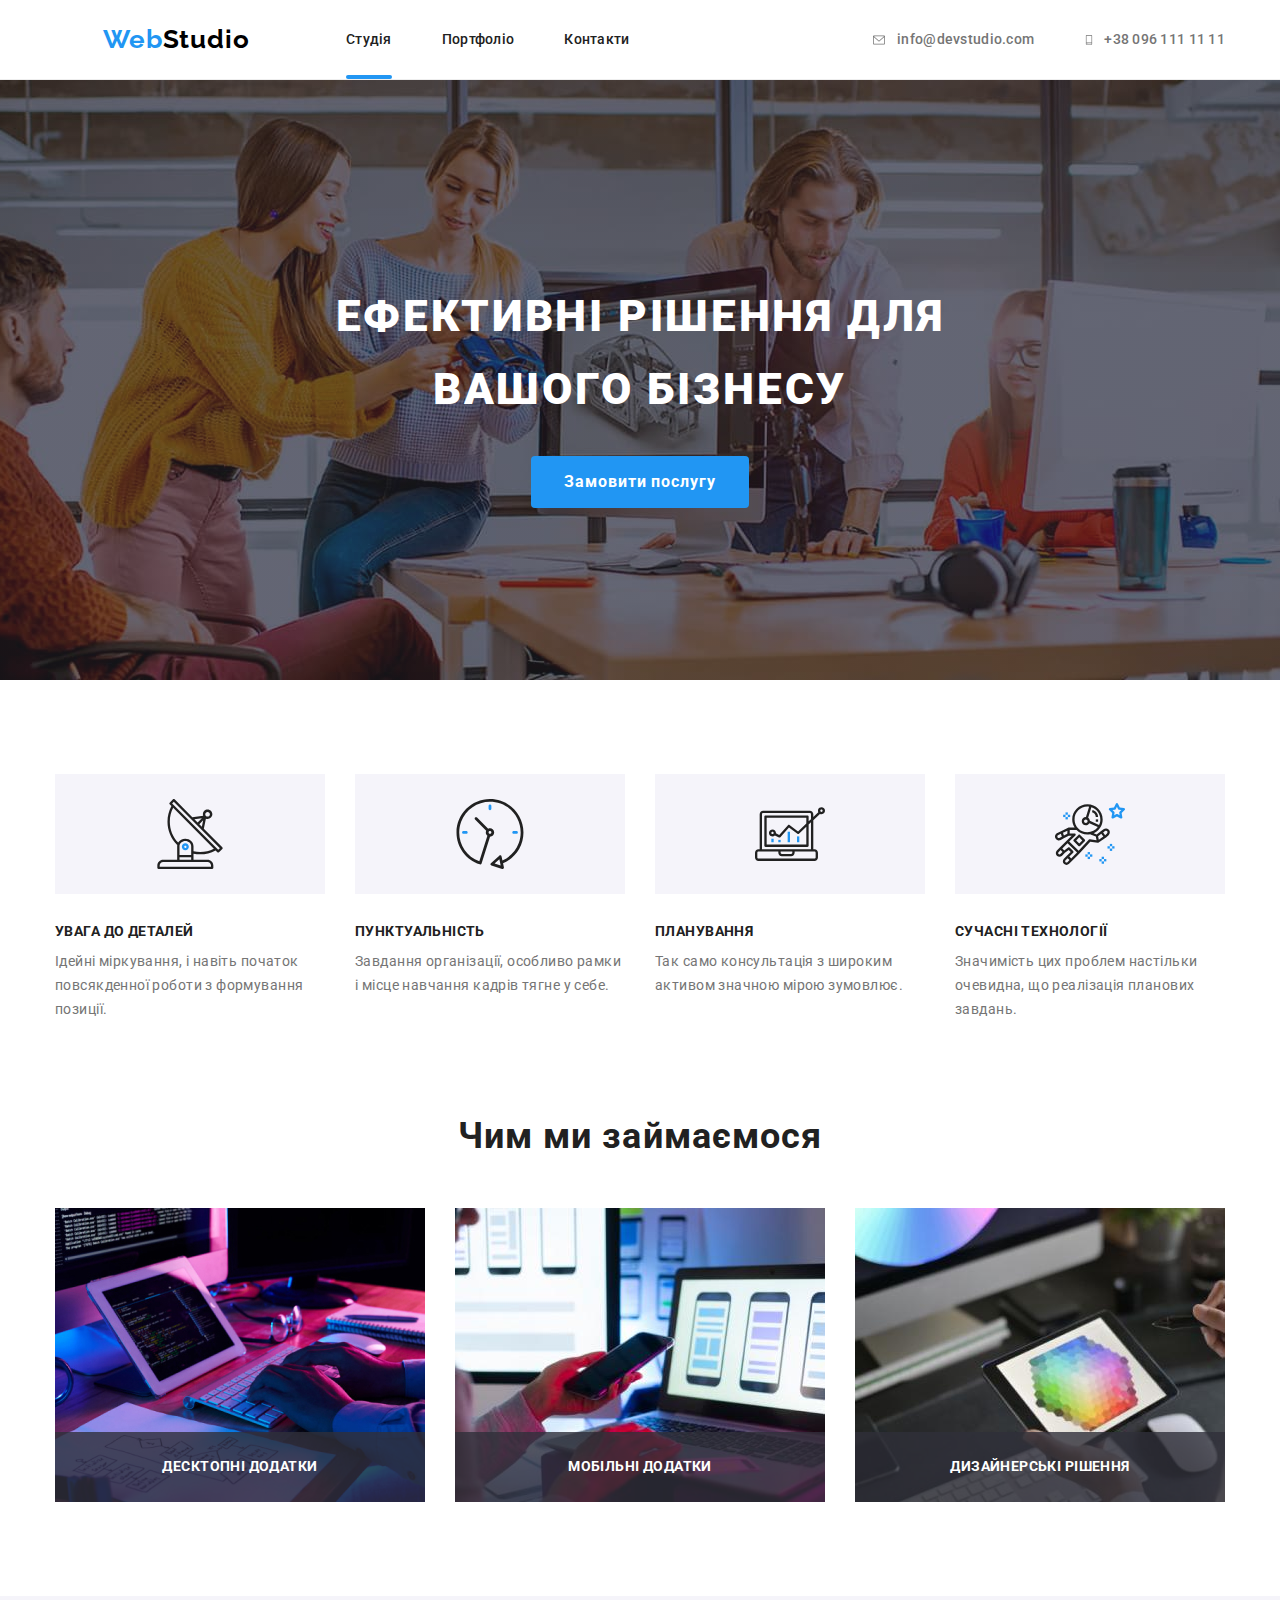
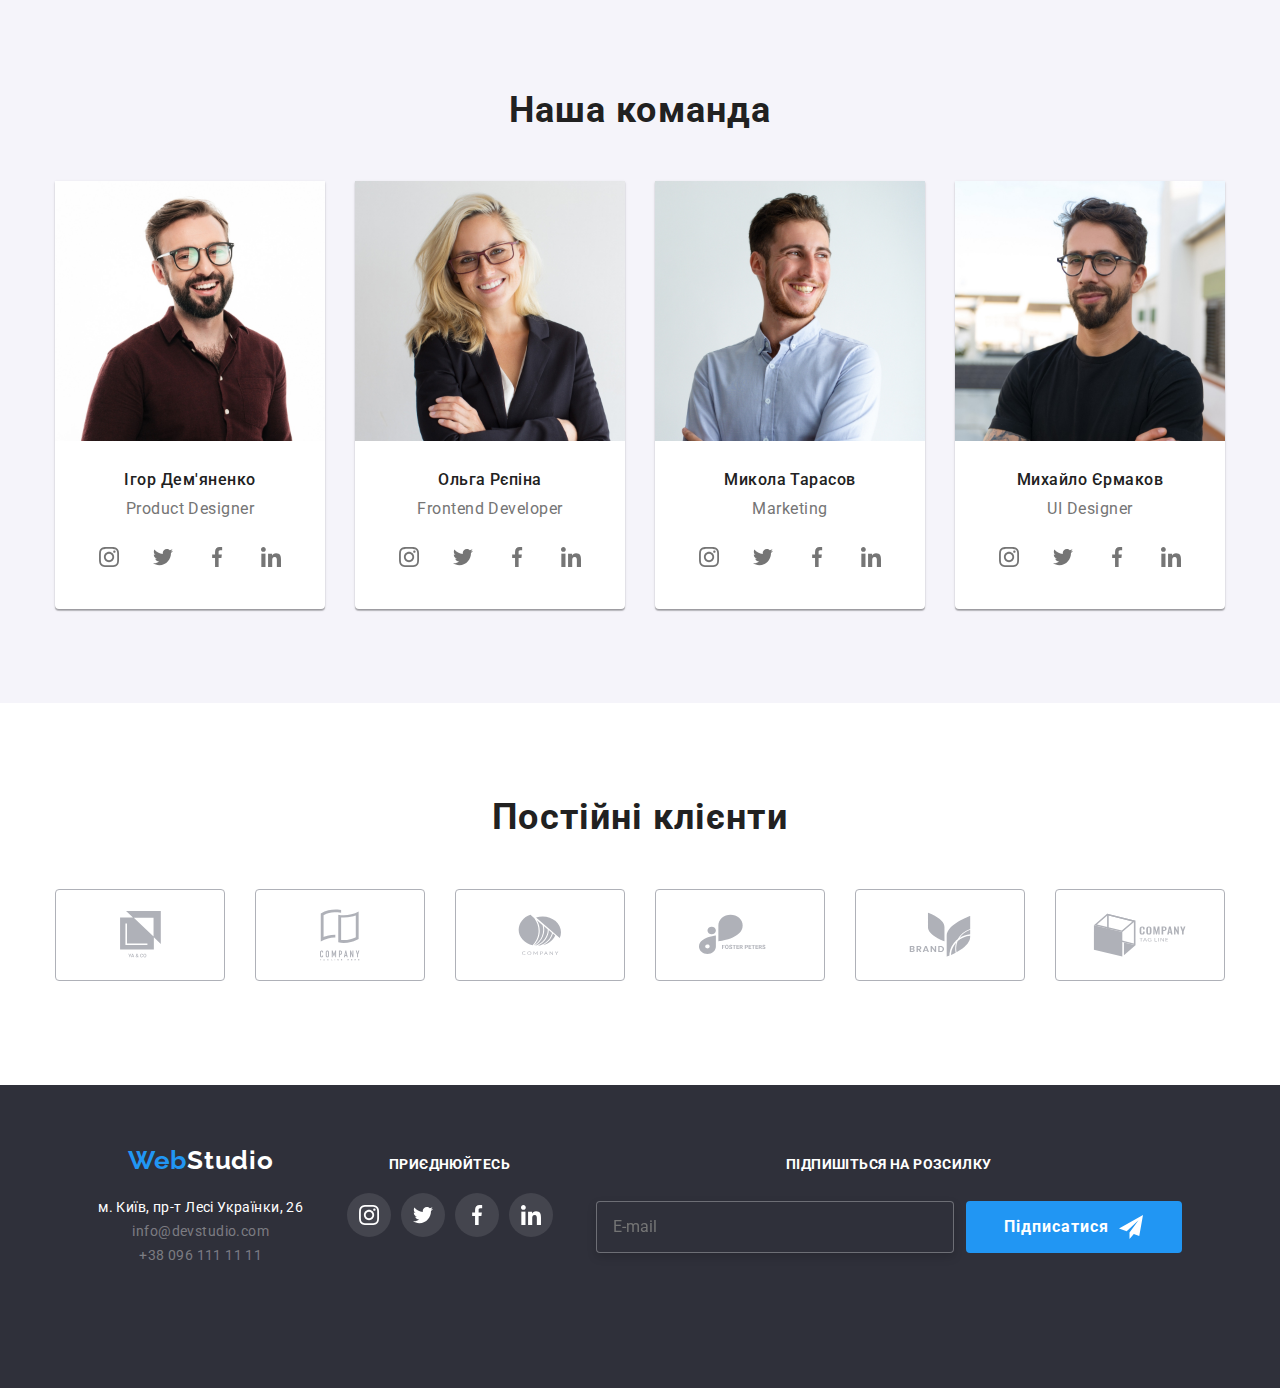
==== commit d6c006ff: "add_ mobile menu" ====
--- a/index.html
+++ b/index.html
@@ -21,13 +21,13 @@
        <nav class="header__nav">
          <a class="logo" href="./index.html">Web<span class="logo__header">Studio</span></a>
          
-         
          <ul class="menu">
            <li><a class="menu__link menu__link--current" href="./index.html">Студія</a></li>
            <li><a class="menu__link" href="./portfolio.html">Портфоліо</a></li>
            <li><a class="menu__link" href="">Контакти</a></li>
          </ul>
        </nav>
+       
        <div class="header__contact">
        <ul class="menu header__contact--menu">
          <li class="menu header__contact--item"> 
@@ -45,11 +45,12 @@
             </svg> +38 096 111 11 11</a>
          </li>
        </ul>
-        <button type="button" class="burger js-open-menu">
-         <svg width="40" height="40">
-          <use class="icon-menu" href="./images/icons.svg#icon-menu"></use>
-         </svg>
-        </button>
+       <button type="button" class="burger js-open-menu">
+          <svg width="40" height="40">
+            <use class="icon-menu" href="./images/icons.svg#icon-menu"></use>
+           
+          </svg>
+         </button>
        </div>
       </div>
     </header>
@@ -400,8 +401,7 @@
     <footer class="footer">
       
       <div class="footer__conteiner">
-        
-          <div  > 
+        <div > 
           <a class="logo" href="./index.html">Web<span class="logo__footer">Studio</span></a>
           <div class="address__conteiner">
            <address>  
@@ -413,8 +413,8 @@
              </ul>
            </address>
           </div>
-          </div>
-          <div>
+        </div>
+        <div>
           
           <h2 class="footer__title">приєднюйтесь</h2>
           <ul class="footer__list socials__list">
@@ -450,56 +450,56 @@
               </a>
             </li>
           </ul>
-          </div>
-        
-        <div >
+        </div>
+
+        <div>
           <h2 class="subsribe__title">Підпишіться на розсилку</h2>
           <form class="subsribe__form" autocomplete="on">
           <input class="subsribe__input" type="email" name="email" placeholder="E-mail">
-          <button class="subsribe__btn button" type="submit"> Підписатися
+          <button class="subsribe button" type="submit"> Підписатися
             <svg class="subsribe__icon" width="24" height="24">
               <use href="./images/icons.svg#icon-icon-send"></use>
             </svg>
           </button>
           </form>
-        
+        </div>
       </div>
     </footer>
-    <div class="mobile-menu js-menu-container">
-      <div class="conteiner-menu">
-          <button type="button" class="mobile-menu__button close-icon js-close-menu">
-           <svg width="18" height="18">
+
+    
+      <div class="mobile-menu js-menu-container ">
+  
+          <button type="button" class="mobile-menu__button close-icon  js-close-menu">
+           <svg width="40" height="40">
            <use href="./images/icons.svg#icon-close"></use>
              </svg>
           </button>
-       <ul class="mobile-menu__list">
-             <li><a class="mobile-menu__link " href="./index.html">Студія</a></li>
-             <li><a class="mobile-menu__link" href="./portfolio.html">Портфоліо</a></li>
-             <li><a class="mobile-menu__link" href="">Контакти</a></li>
-        </ul>
-      </div>
-      
-        <ul class="menu header__contact--menu">
-          <li class="menu header__contact--item">
-            <a class="menu__item" href="mailto:info@devstudio.com">
-              <svg class="menu__icon" width="16" height="12">
-                <use href="./images/icons.svg#icon-envelope"></use>
-      
-              </svg>
-              info@devstudio.com
-            </a>
-          </li>
-          <li class="menu header__contact--item"><a class="menu__item" href="tel:+380961111111">
-              <svg class="menu__icon" width="10" height="16">
-                <use href="./images/icons.svg#icon-smartphone"></use>
-              </svg> +38 096 111 11 11</a>
-          </li>
-        </ul>
-        
-      
-
-    </div>
-    <div class="backdrop is-hidden" data-modal>
+          <div class="mobile-menu--content">
+           <ul class="mobile-menu__list">
+             <li class="mobile-menu__item"><a class="mobile-menu__link mobile__link--current " href="./index.html">Студія</a></li>
+             <li class="mobile-menu__item"><a class="mobile-menu__link" href="./portfolio.html">Портфоліо</a></li>
+             <li class="mobile-menu__item"><a class="mobile-menu__link" href="">Контакти</a></li>
+           </ul>
+           <ul class="mobile-menu__contact">
+          
+              <li class="mobile-menu__contact--item">
+               <a class="mobile-menu__contact--link mobile__link--current " href="tel:+380961111111">+38 096 111 11 11 </li>
+              <li class="mobile-menu__contact--item">
+               <a class="mobile-menu__contact--link " href="mailto:info@devstudio.com"> info@devstudio.com </a>
+              </li>
+           </ul>
+          
+           <ul class="mobile-menu__socials">
+             <li class="mobile-menu__socials--item"> <a class="mobile-menu__socials--link" href="#">Facebook</a></li>
+             <li class="mobile-menu__socials--item"> <a class="mobile-menu__socials--link" href="#">Twitter</a></li>
+             <li class="mobile-menu__socials--item"> <a class="mobile-menu__socials--link" href="#">Instagram</a></li>
+             <li class="mobile-menu__socials--item"> <a class="mobile-menu__socials--link" href="#">LinkedIn</a></li>
+           </ul>
+          </div>
+        </div>
+      </div> 
+
+     <div class="backdrop is-hidden" data-modal>
       <div class="modal">
         <div class="modal__container">
           
@@ -551,7 +551,7 @@
                   <svg class="check__box" width="16" height="15">
                    <use href="./images/icons.svg#icon-check"></use>
                   </svg>
-                  <label for="terms__checkbox">Погоджуюся з розсилкою та приймаю
+                  <label class="checkbox__label" for="terms__checkbox">Погоджуюся з розсилкою та приймаю
                      <a class="checkbox__link" href="#">Умови договору</a>
                     </label>
               </div>
@@ -559,9 +559,9 @@
             </form>
           </div>
       </div>
-    </div>
-    <script src="./js/modal.js"></script>
-    <script src="./js/mobile_menu.js"></script>
+     </div>
+     <script src="./js/mobile_menu.js"></script>
+     <script src="./js/modal.js"></script>
   </body>
   
 
--- a/css/main.min.css
+++ b/css/main.min.css
@@ -1 +1 @@
-:root{--accent-color: #2196F3;--activ-color: #188CE8;--primary-text-color: #757575;--primary-text-second-color: #212121;--black-color: #000000;--white-color: #ffffff;--color-text-foter: #ffffff60;--color-bg-hero: #2F303A;--color-bg-section: #F5F5F5;--color-bg-ss: #F5F4FA;--color-border: rgba(238, 238, 238, 1);--color-clients: #AFB1B8;--color-bg-link: rgba(255, 255, 255, 0.1);--color-fon: rgba(47, 48, 58, 0.8);--accent-color-opacity: rgba(33, 150, 243, 0.9);--color-backdrop: rgba(0, 0, 0, 0.2);--color-border-modal: rgba(0, 0, 0, 0.1);--color-border-input: rgba(33, 33, 33, 0.2);--color-textarea: rgba(117, 117, 117, 0.5);--color-input: rgba(255, 255, 255, 0.6)}body{font-family:Roboto,sans-serif;color:var(--primary-text-color);background-color:var(--white-color)}*::after,*::before{-webkit-box-sizing:inherit;box-sizing:inherit}img{display:block;max-width:100%;height:auto}ul{list-style:none}a{text-decoration:none}@media(max-width: 1199px){.about__section{display:none}}.about{max-width:1200px;padding:0 15px 94px;margin-left:auto;margin-right:auto}.about__title{margin:0 0 50px;font-weight:700;font-size:36px;line-height:1.16;text-align:center;letter-spacing:.03em;color:var(--primary-text-second-color)}.about__list{gap:30px;display:-webkit-box;display:-ms-flexbox;display:flex;margin:0 0;padding:0;list-style-type:none}.about__item{position:relative}.about__content{position:absolute;bottom:0;display:-webkit-box;display:-ms-flexbox;display:flex;width:370px;height:70px;background-color:var(--color-fon)}.about__text{display:-webkit-box;display:-ms-flexbox;display:flex;-webkit-box-flex:1;-ms-flex-positive:1;flex-grow:1;-webkit-box-pack:center;-ms-flex-pack:center;justify-content:center;-webkit-box-align:center;-ms-flex-align:center;align-items:center;margin:0 0;color:var(--white-color);font-weight:700;font-size:14px;line-height:1.14;text-align:center;letter-spacing:.03em;text-transform:uppercase}.visually__hidden{position:absolute;white-space:nowrap;width:1px;height:1px;overflow:hidden;border:0;padding:0;clip:rect(0 0 0 0);-webkit-clip-path:inset(50%);clip-path:inset(50%);margin:-1px}.icon__conteiner{display:-webkit-box;display:-ms-flexbox;display:flex;-webkit-box-align:center;-ms-flex-align:center;align-items:center;-webkit-box-pack:center;-ms-flex-pack:center;justify-content:center;height:120px;background-color:var(--color-bg-ss);margin-bottom:30px}@media(min-width: 1200px){.icon__conteiner{width:270px}}.benefits__list{gap:30px;padding:0;margin:0 0;list-style-type:none}@media(min-width: 480px){.benefits__list{display:-webkit-box;display:-ms-flexbox;display:flex;-ms-flex-wrap:wrap;flex-wrap:wrap}}@media(min-width: 768px){.benefits__list{display:-webkit-box;display:-ms-flexbox;display:flex;-ms-flex-wrap:wrap;flex-wrap:wrap}}@media(min-width: 1200px){.benefits__list{-ms-flex-wrap:nowrap;flex-wrap:nowrap}}@media(min-width: 768px){.benefits__item{width:calc((100% - 30px)/2)}}.benefits__title{margin:0 0 10px;font-weight:700;font-size:14px;line-height:1.14;letter-spacing:.03em;text-transform:uppercase;color:var(--primary-text-second-color)}.benefits__discr{margin:0 0;font-weight:400;font-size:14px;line-height:1.71;letter-spacing:.03em}.button{display:-webkit-box;display:-ms-flexbox;display:flex;-webkit-box-align:center;-ms-flex-align:center;align-items:center;-webkit-box-pack:center;-ms-flex-pack:center;justify-content:center;font-family:inherit;font-weight:700;font-size:16px;line-height:1.88;text-align:center;letter-spacing:.06em;min-width:216px;border-radius:4px;border:1px solid rgba(0,0,0,0);padding:10px 32px;margin-left:auto;margin-right:auto;cursor:pointer;color:var(--white-color);background-color:var(--accent-color);-webkit-transition:background-color 250ms cubic-bezier(0.4, 0, 0.2, 1);transition:background-color 250ms cubic-bezier(0.4, 0, 0.2, 1)}.button:hover,.button:focus{background-color:var(--activ-color)}.clients__title{font-weight:700;font-size:36px;line-height:1.16;text-align:center;letter-spacing:.03em;color:var(--primary-text-second-color);margin:0 0 50px}.clients__list{-webkit-box-pack:center;-ms-flex-pack:center;justify-content:center;-webkit-box-align:center;-ms-flex-align:center;align-items:center;gap:30px;list-style-type:none;margin:0 0;padding:0 0}@media(min-width: 450px){.clients__list{display:-webkit-box;display:-ms-flexbox;display:flex;-ms-flex-wrap:wrap;flex-wrap:wrap}}.clients__item{margin-bottom:10px;height:92px}@media(min-width: 450px){.clients__item{width:210px;margin-bottom:0}}@media(min-width: 768px){.clients__item{width:226px}}@media(min-width: 1200px){.clients__item{width:170px}}.clients__item:last-child{margin-bottom:0}.clients__link{display:-webkit-box;display:-ms-flexbox;display:flex;-webkit-box-align:center;-ms-flex-align:center;align-items:center;-webkit-box-pack:center;-ms-flex-pack:center;justify-content:center;width:100%;height:100%;fill:var(--color-clients);border:1px solid var(--color-clients);border-radius:4px;cursor:pointer;-webkit-transition:border 250ms cubic-bezier(0.4, 0, 0.2, 1),fill 250ms cubic-bezier(0.4, 0, 0.2, 1);transition:border 250ms cubic-bezier(0.4, 0, 0.2, 1),fill 250ms cubic-bezier(0.4, 0, 0.2, 1)}.clients__link:hover{fill:var(--accent-color);border:1px solid var(--accent-color)}.comand{background-color:var(--color-bg-ss)}.comand__title{margin:0 0 30px;font-weight:700;font-size:36px;line-height:1.16;text-align:center;letter-spacing:.03em;color:var(--primary-text-second-color)}@media(min-width: 1200px){.comand__title{margin-bottom:50px}}.comand__list{gap:30px;margin:0 0;padding:0 0;list-style-type:none}@media(min-width: 768px){.comand__list{display:-webkit-box;display:-ms-flexbox;display:flex;-ms-flex-wrap:wrap;flex-wrap:wrap}}.comand__item{margin-bottom:30px}.comand__item:last-child{margin-bottom:0}@media(min-width: 768px){.comand__item{margin-bottom:0}}.comand__pfoto{width:450px;margin:0 0 30px}@media(min-width: 768px){.comand__pfoto{width:354px}}@media(min-width: 1200px){.comand__pfoto{width:270px}}.comand__name{margin:0 0 10px;font-weight:500;font-size:16px;line-height:1.18;letter-spacing:.03em;text-align:center;color:var(--primary-text-second-color)}.comand__discr{margin:0 0 16px;font-size:16px;line-height:1.18;letter-spacing:.03em;text-align:center}.socials__list{display:-webkit-box;display:-ms-flexbox;display:flex;-webkit-box-pack:center;-ms-flex-pack:center;justify-content:center;-webkit-box-align:center;-ms-flex-align:center;align-items:center;gap:10px;list-style-type:none;padding:0 0 30px}.socials__item{width:44px;height:44px}.socials__link{display:-webkit-box;display:-ms-flexbox;display:flex;-webkit-box-pack:center;-ms-flex-pack:center;justify-content:center;-webkit-box-align:center;-ms-flex-align:center;align-items:center;width:100%;height:100%;border-radius:50%;fill:var(--primary-text-color);-webkit-transition:background-color 250ms cubic-bezier(0.4, 0, 0.2, 1),fill 250ms cubic-bezier(0.4, 0, 0.2, 1);transition:background-color 250ms cubic-bezier(0.4, 0, 0.2, 1),fill 250ms cubic-bezier(0.4, 0, 0.2, 1)}.socials__link:hover{background-color:var(--accent-color);fill:var(--white-color)}.comand__card{-webkit-box-shadow:0px 1px 3px rgba(0,0,0,.12),0px 1px 1px rgba(0,0,0,.14),0px 2px 1px rgba(0,0,0,.2);box-shadow:0px 1px 3px rgba(0,0,0,.12),0px 1px 1px rgba(0,0,0,.14),0px 2px 1px rgba(0,0,0,.2);border-radius:0px 0px 4px 4px;background-color:var(--white-color)}@media(min-width: 768px){.comand__card{margin-bottom:0}}.filtr__list{display:-webkit-box;display:-ms-flexbox;display:flex;-webkit-box-align:center;-ms-flex-align:center;align-items:center;-webkit-box-pack:center;-ms-flex-pack:center;justify-content:center;gap:8px;list-style-type:none;padding:0 0;margin:0 0 50px}.filtr__button{font-family:inherit;font-weight:500;font-size:16px;line-height:1.62;text-align:center;letter-spacing:.03em;color:var(--primary-text-second-color);background-color:var(--color-bg-ss);border-radius:4px;border:1px solid rgba(0,0,0,0);cursor:pointer;padding:6px 22px;min-width:73px;-webkit-transition:color 250ms cubic-bezier(0.4, 0, 0.2, 1),background-color 250ms cubic-bezier(0.4, 0, 0.2, 1),-webkit-box-shadow 250ms cubic-bezier(0.4, 0, 0.2, 1);transition:color 250ms cubic-bezier(0.4, 0, 0.2, 1),background-color 250ms cubic-bezier(0.4, 0, 0.2, 1),-webkit-box-shadow 250ms cubic-bezier(0.4, 0, 0.2, 1);transition:color 250ms cubic-bezier(0.4, 0, 0.2, 1),background-color 250ms cubic-bezier(0.4, 0, 0.2, 1),box-shadow 250ms cubic-bezier(0.4, 0, 0.2, 1);transition:color 250ms cubic-bezier(0.4, 0, 0.2, 1),background-color 250ms cubic-bezier(0.4, 0, 0.2, 1),box-shadow 250ms cubic-bezier(0.4, 0, 0.2, 1),-webkit-box-shadow 250ms cubic-bezier(0.4, 0, 0.2, 1)}.filtr__button :first-child{padding:6px 25px}.filtr__button:hover,.filtr__button:focus{color:var(--white-color);background-color:var(--accent-color);-webkit-box-shadow:0px 3px 1px rgba(0,0,0,.1),0px 1px 2px rgba(0,0,0,.08),0px 2px 2px rgba(0,0,0,.12);box-shadow:0px 3px 1px rgba(0,0,0,.1),0px 1px 2px rgba(0,0,0,.08),0px 2px 2px rgba(0,0,0,.12)}.form-field__label{display:block;margin-bottom:4px;font-size:12px;line-height:1.16;letter-spacing:.01em}.form-field__input{height:40px;width:100%;padding-left:42px;padding-right:12px;border:1px solid var(--color-border-input);border-radius:4px;outline:none}.form-field__input:focus{border-color:var(--accent-color);-webkit-transition:border-color 250ms cubic-bezier(0.4, 0, 0.2, 1);transition:border-color 250ms cubic-bezier(0.4, 0, 0.2, 1)}.form-field__input:focus+.form-field__icon{fill:var(--accent-color);-webkit-transition:fill 250ms cubic-bezier(0.4, 0, 0.2, 1);transition:fill 250ms cubic-bezier(0.4, 0, 0.2, 1)}.form-field__control{position:relative}.form-field__icon{position:absolute;top:50%;left:12px;-webkit-transform:translateY(-50%);transform:translateY(-50%)}.modal__form-coments{margin-bottom:20px}.form-field__textarea{height:120px;width:100%;padding:12px 16px;border:1px solid var(--color-border-input);border-radius:4px;outline:none;resize:none}.form-field__textarea:focus{border-color:var(--accent-color);-webkit-transition:border-color 250ms cubic-bezier(0.4, 0, 0.2, 1);transition:border-color 250ms cubic-bezier(0.4, 0, 0.2, 1)}.form-field__textarea::-webkit-input-placeholder{font-size:12px;line-height:1.16;letter-spacing:.01em;color:var(--color-textarea)}.form-field__textarea::-moz-placeholder{font-size:12px;line-height:1.16;letter-spacing:.01em;color:var(--color-textarea)}.form-field__textarea:-ms-input-placeholder{font-size:12px;line-height:1.16;letter-spacing:.01em;color:var(--color-textarea)}.form-field__textarea::-ms-input-placeholder{font-size:12px;line-height:1.16;letter-spacing:.01em;color:var(--color-textarea)}.form-field__textarea::placeholder{font-size:12px;line-height:1.16;letter-spacing:.01em;color:var(--color-textarea)}.checkbox{margin-bottom:30px}.checkbox__link{color:var(--accent-color)}.check__input{position:absolute;-webkit-appearance:none;-moz-appearance:none;appearance:none}.check__box{display:inline-block;width:16px;height:15px;border:1px solid;border-radius:4px;fill:var(--white-color)}.check__input:checked+.check__box{background-color:var(--accent-color);border-color:var(--accent-color);background-origin:border-box;-webkit-transition:background-color 250ms cubic-bezier(0.4, 0, 0.2, 1),border-color 250ms cubic-bezier(0.4, 0, 0.2, 1);transition:background-color 250ms cubic-bezier(0.4, 0, 0.2, 1),border-color 250ms cubic-bezier(0.4, 0, 0.2, 1)}.terms__checkbox{display:inline-block}.form-submit{display:-webkit-box;display:-ms-flexbox;display:flex;-webkit-box-pack:center;-ms-flex-pack:center;justify-content:center;margin:0 auto;-webkit-box-shadow:0px 1px 3px rgba(0,0,0,.12),0px 1px 1px rgba(0,0,0,.14),0px 2px 1px rgba(0,0,0,.2);box-shadow:0px 1px 3px rgba(0,0,0,.12),0px 1px 1px rgba(0,0,0,.14),0px 2px 1px rgba(0,0,0,.2)}.hero__section{height:600px;max-width:1600px;margin:0 auto;background-size:cover;background-repeat:no-repeat;background-position:center;text-align:center;color:var(--white-color);background-color:var(--color-bg-hero);background-image:-webkit-gradient(linear, left top, right top, from(rgba(47, 48, 58, 0.4)), to(rgba(47, 48, 58, 0.4))),url(../images/hero.jpg);background-image:linear-gradient(to right, rgba(47, 48, 58, 0.4), rgba(47, 48, 58, 0.4)),url(../images/hero.jpg)}.hero__conteiner{padding-top:200px;padding-bottom:200px;max-width:1200px;padding-left:15px;padding-right:15px;margin-left:auto;margin-right:auto}@media(min-width: 480px){.hero__conteiner{width:480px}}@media(min-width: 768px){.hero__conteiner{width:768px}}@media(min-width: 1200px){.hero__conteiner{width:1200px}}.hero__title{margin:0 0 30px;font-weight:900;font-size:44px;line-height:1.66;letter-spacing:.06em;text-transform:uppercase}.logo{font-family:Raleway,sans-serif;font-weight:700;font-size:26px;line-height:1.19;letter-spacing:.03em;text-decoration:none;color:var(--accent-color)}.logo__header{color:var(--black-color)}.logo__footer{font-weight:700;font-size:26px;line-height:1.19;letter-spacing:.03em;color:var(--white-color)}.mobile-menu{position:fixed;top:0;left:0;width:100%;height:100%;font-weight:500;font-size:40px;line-height:1.175;letter-spacing:.02em;background-color:var(--white-color);-webkit-transform:translateX(100%);transform:translateX(100%);-webkit-transition:-webkit-transform 500ms;transition:-webkit-transform 500ms;transition:transform 500ms;transition:transform 500ms, -webkit-transform 500ms}.mobile-menu__list{display:-webkit-box;display:-ms-flexbox;display:flex;-webkit-box-orient:vertical;-webkit-box-direction:normal;-ms-flex-direction:column;flex-direction:column;gap:32px}.mobile-menu__link{text-decoration:none;color:var(--primary-text-second-color)}.mobile-menu__button{display:-webkit-box;display:-ms-flexbox;display:flex;-webkit-box-pack:center;-ms-flex-pack:center;justify-content:center;-webkit-box-align:center;-ms-flex-align:center;align-items:center;position:absolute;top:10px;right:15px;cursor:pointer}.mobile-menu.is-open{-webkit-transform:translateX(0);transform:translateX(0)}.close-icon{width:40px;height:40px;background-color:var(--white-color);border-radius:50%;border:none;fill:currentColor}.close-icon:hover,.close-icon:focus{fill:var(--accent-color)}.backdrop{position:fixed;top:0;left:0;width:100%;height:100%;background-color:var(--color-backdrop);opacity:1;-webkit-transition:opacity 250ms cubic-bezier(0.4, 0, 0.2, 1);transition:opacity 250ms cubic-bezier(0.4, 0, 0.2, 1)}.backdrop.is-hidden .modal{-webkit-transform:translate(-50%, -50%) scale(0.2);transform:translate(-50%, -50%) scale(0.2)}.modal{position:absolute;top:50%;left:50%;-webkit-transform:translate(-50%, -50%) scale(1);transform:translate(-50%, -50%) scale(1);display:-webkit-box;display:-ms-flexbox;display:flex;-webkit-box-align:center;-ms-flex-align:center;align-items:center;-webkit-box-pack:center;-ms-flex-pack:center;justify-content:center;max-width:528px;max-height:581px;height:100%;border-radius:4px;-webkit-transition:-webkit-transform 250ms cubic-bezier(0.4, 0, 0.2, 1);transition:-webkit-transform 250ms cubic-bezier(0.4, 0, 0.2, 1);transition:transform 250ms cubic-bezier(0.4, 0, 0.2, 1);transition:transform 250ms cubic-bezier(0.4, 0, 0.2, 1), -webkit-transform 250ms cubic-bezier(0.4, 0, 0.2, 1)}.modal__container{position:relative;width:100%;height:100%;padding:40px;background-color:var(--white-color)}.is-hidden{opacity:0;visibility:hidden;pointer-events:none}.modal__close{display:-webkit-box;display:-ms-flexbox;display:flex;-webkit-box-pack:center;-ms-flex-pack:center;justify-content:center;-webkit-box-align:center;-ms-flex-align:center;align-items:center;position:absolute;top:8px;right:8px}.button__icon{width:30px;height:30px;background-color:var(--white-color);color:var(--black-color);border-radius:50%;border:1px solid var(--color-border-modal);cursor:pointer}.button__icon{fill:currentColor}.button__icon:hover{fill:var(--accent-color);-webkit-transition:fill 250ms cubic-bezier(0.4, 0, 0.2, 1);transition:fill 250ms cubic-bezier(0.4, 0, 0.2, 1)}.modal__title{margin:0 0 12px;font-weight:700;font-size:20px;line-height:1.15;text-align:center;letter-spacing:.03em;color:var(--primary-text-second-color)}.modal__form-field{margin-bottom:10px}.projects__list{padding:0;margin:0;display:-webkit-box;display:-ms-flexbox;display:flex;gap:30px;-ms-flex-wrap:wrap;flex-wrap:wrap;list-style-type:none}.project__item{-webkit-transition:-webkit-box-shadow 250ms cubic-bezier(0.4, 0, 0.2, 1);transition:-webkit-box-shadow 250ms cubic-bezier(0.4, 0, 0.2, 1);transition:box-shadow 250ms cubic-bezier(0.4, 0, 0.2, 1);transition:box-shadow 250ms cubic-bezier(0.4, 0, 0.2, 1), -webkit-box-shadow 250ms cubic-bezier(0.4, 0, 0.2, 1)}@media(min-width: 768px){.project__item{width:calc((100% - 30px)/2)}}@media(min-width: 1200px){.project__item{width:calc((100% - 60px)/3)}}.card__box{background-color:var(--accent-color);overflow:hidden;text-decoration:none;color:var(--primary-text-color)}.project__item:hover{-webkit-box-shadow:0px 1px 1px rgba(0,0,0,.12),0px 4px 4px rgba(0,0,0,.06),1px 4px 6px rgba(0,0,0,.16);box-shadow:0px 1px 1px rgba(0,0,0,.12),0px 4px 4px rgba(0,0,0,.06),1px 4px 6px rgba(0,0,0,.16)}.card__content{padding:20px 24px;border-bottom:1px solid var(--color-border);border-left:1px solid var(--color-border);border-right:1px solid var(--color-border)}.card__title{margin:0 0 4px;font-weight:700;font-size:18px;line-height:2;letter-spacing:.06em;color:var(--primary-text-second-color)}.card__discr{margin:0 0;font-size:16px;line-height:1.88;letter-spacing:.03em}.thumb{position:relative;overflow:hidden;top:0;left:0}.overlay{position:absolute;top:0;left:0;width:100%;height:100%;background-color:var(--accent-color-opacity);-webkit-transform:translatey(100%);transform:translatey(100%);-webkit-transition:-webkit-transform 250ms cubic-bezier(0.4, 0, 0.2, 1);transition:-webkit-transform 250ms cubic-bezier(0.4, 0, 0.2, 1);transition:transform 250ms cubic-bezier(0.4, 0, 0.2, 1);transition:transform 250ms cubic-bezier(0.4, 0, 0.2, 1), -webkit-transform 250ms cubic-bezier(0.4, 0, 0.2, 1)}.project__item:hover .overlay{-webkit-transform:translatey(0);transform:translatey(0)}.overlay__discr{font-size:18px;line-height:1.56;letter-spacing:.03em;color:var(--white-color);margin:0;padding:63px 18px}.conteiner{max-width:1200px;padding:94px 15px;margin-left:auto;margin-right:auto}@media(min-width: 480px){.conteiner{width:480px}}@media(min-width: 768px){.conteiner{width:768px}}@media(min-width: 1200px){.conteiner{width:1200px}}.header{border-bottom:1px solid var(--color-border)}.header__conteiner{height:79px;-webkit-box-align:center;-ms-flex-align:center;align-items:center;-webkit-box-pack:justify;-ms-flex-pack:justify;justify-content:space-between;display:-webkit-box;display:-ms-flexbox;display:flex;max-width:1200px;padding:32px 15px;margin-left:auto;margin-right:auto}.header__nav{-ms-flex-pack:distribute;justify-content:space-around;-webkit-box-align:center;-ms-flex-align:center;align-items:center;-webkit-box-flex:1;-ms-flex-positive:1;flex-grow:1;display:-webkit-box;display:-ms-flexbox;display:flex}.header__contact{display:-webkit-box;display:-ms-flexbox;display:flex;-webkit-box-pack:end;-ms-flex-pack:end;justify-content:flex-end;-webkit-box-flex:1;-ms-flex-positive:1;flex-grow:1}@media(min-width: 768px){.menu.header__contact--menu{display:inline-block}}@media(min-width: 1200px){.menu.header__contact--menu{display:-webkit-box;display:-ms-flexbox;display:flex}}@media(min-width: 768px){.header__contact--item{margin-bottom:10px}}@media(min-width: 768px){.header__contact--item:not(:last-child){margin-bottom:10px}}@media(min-width: 1200px){.header__contact--item:not(:last-child):not(:last-child){margin-bottom:0}}.menu__link--current{color:var(--accent-color)}.menu__link--current::after{position:absolute;bottom:0;left:0;content:"";width:100%;height:4px;background-color:var(--accent-color);border-radius:2px}.menu{display:none}@media(min-width: 768px){.menu{gap:50px;display:-webkit-box;display:-ms-flexbox;display:flex;margin:0 0;padding:0 0;font-weight:500;font-size:14px;line-height:1.14;letter-spacing:.02em;list-style-type:none}}.menu__link{position:relative;padding-top:32px;padding-bottom:32px;color:var(--primary-text-second-color);text-decoration:none;-webkit-transition:color 250ms cubic-bezier(0.4, 0, 0.2, 1);transition:color 250ms cubic-bezier(0.4, 0, 0.2, 1)}.menu__link:hover,.menu__link:focus{color:var(--accent-color)}.menu__item{text-decoration:none;color:var(--primary-text-color);display:-webkit-box;display:-ms-flexbox;display:flex;-webkit-box-align:center;-ms-flex-align:center;align-items:center;-webkit-transition:color 250ms cubic-bezier(0.4, 0, 0.2, 1);transition:color 250ms cubic-bezier(0.4, 0, 0.2, 1)}.menu__item:hover,.menu__item:focus{color:var(--accent-color)}.menu__icon{fill:currentColor;margin-right:10px}.burger{display:inline-block;margin:0;padding:0;border:none;background-color:rgba(0,0,0,0);cursor:pointer}@media(min-width: 768px){.burger{display:none}}.burger:hover{fill:var(--accent-color)}.footer{background-color:var(--color-bg-hero)}.footer__conteiner{padding-top:60px;padding-bottom:60px;padding-left:15px;padding-right:15px;margin-left:auto;margin-right:auto}@media(min-width: 480px){.footer__conteiner{text-align:center}}@media(min-width: 768px){.footer__conteiner{display:-webkit-box;display:-ms-flexbox;display:flex;-webkit-box-pack:justify;-ms-flex-pack:justify;justify-content:space-between}}.address__conteiner{margin:20px 0 0}.adress{font-style:normal;font-weight:400;font-size:14px;line-height:1.71;letter-spacing:.03em;text-decoration:none;color:var(--white-color)}.footer__list{margin:0;padding:0 0;list-style-type:none}@media(min-width: 480px){.footer__list{margin-bottom:60px}}.footer__mail,.footer__tel{font-style:normal;font-weight:400;font-size:14px;line-height:1.71;letter-spacing:.03em;color:var(--color-text-foter);text-decoration:none}.footer__title{font-weight:700;font-size:14px;line-height:1.14;letter-spacing:.03em;text-transform:uppercase;text-align:center;color:var(--white-color);margin:0 0 20px}.socials__link--activ{background-color:var(--color-bg-link);fill:var(--white-color);-webkit-transition:background-color 250ms cubic-bezier(0.4, 0, 0.2, 1);transition:background-color 250ms cubic-bezier(0.4, 0, 0.2, 1)}.socials__link--activ:hover{background-color:var(--accent-color)}.subsribe__title{margin:0 0 28px;font-weight:700;font-size:14px;line-height:1.14;letter-spacing:.03em;text-transform:uppercase;color:var(--white-color)}.subsribe__form{gap:12px}@media(min-width: 1200px){.subsribe__form{display:-webkit-box;display:-ms-flexbox;display:flex}}.subsribe__input{border:1px solid rgba(255,255,255,.3);-webkit-filter:drop-shadow(0px 4px 4px rgba(0, 0, 0, 0.15));filter:drop-shadow(0px 4px 4px rgba(0, 0, 0, 0.15));border-radius:4px;width:100%;outline:none;padding:15px 16px;margin-bottom:20px;background:var(--color-bg-hero)}@media(min-width: 1200px){.subsribe__input{margin-bottom:0;width:358px}}.subsribe__form::-webkit-input-placeholder{font-size:16px;line-height:1.25;letter-spacing:.03em;color:var(--color-input)}.subsribe__form::-moz-placeholder{font-size:16px;line-height:1.25;letter-spacing:.03em;color:var(--color-input)}.subsribe__form:-ms-input-placeholder{font-size:16px;line-height:1.25;letter-spacing:.03em;color:var(--color-input)}.subsribe__form::-ms-input-placeholder{font-size:16px;line-height:1.25;letter-spacing:.03em;color:var(--color-input)}.subsribe__form::placeholder{font-size:16px;line-height:1.25;letter-spacing:.03em;color:var(--color-input)}@media(min-width: 1200px){.subsribe__btn{display:-webkit-box;display:-ms-flexbox;display:flex;-webkit-box-align:center;-ms-flex-align:center;align-items:center;-webkit-box-pack:center;-ms-flex-pack:center;justify-content:center;gap:10px}}.subsribe__icon{margin-left:10px;fill:var(--white-color)}@media(min-width: 1200px){.subsribe__icon{margin-left:0}}/*# sourceMappingURL=main.min.css.map */+:root{--accent-color: #2196F3;--activ-color: #188CE8;--primary-text-color: #757575;--primary-text-second-color: #212121;--black-color: #000000;--white-color: #ffffff;--color-text-foter: #ffffff60;--color-bg-hero: #2F303A;--color-bg-section: #F5F5F5;--color-bg-ss: #F5F4FA;--color-border: rgba(238, 238, 238, 1);--color-clients: #AFB1B8;--color-bg-link: rgba(255, 255, 255, 0.1);--color-fon: rgba(47, 48, 58, 0.8);--accent-color-opacity: rgba(33, 150, 243, 0.9);--color-backdrop: rgba(0, 0, 0, 0.2);--color-border-modal: rgba(0, 0, 0, 0.1);--color-border-input: rgba(33, 33, 33, 0.2);--color-textarea: rgba(117, 117, 117, 0.5);--color-input: rgba(255, 255, 255, 0.6)}body{font-family:Roboto,sans-serif;color:var(--primary-text-color);background-color:var(--white-color)}*::after,*::before{-webkit-box-sizing:inherit;box-sizing:inherit}img{display:block;max-width:100%;height:auto}ul{margin:0;list-style:none}@media(max-width: 1199px){.about__section{display:none}}.about{max-width:1200px;padding:0 15px 94px;margin-left:auto;margin-right:auto}.about__title{margin:0 0 50px;font-weight:700;font-size:36px;line-height:1.16;text-align:center;letter-spacing:.03em;color:var(--primary-text-second-color)}.about__list{gap:30px;display:-webkit-box;display:-ms-flexbox;display:flex;margin:0 0;padding:0;list-style-type:none}.about__item{position:relative}.about__content{position:absolute;bottom:0;display:-webkit-box;display:-ms-flexbox;display:flex;width:370px;height:70px;background-color:var(--color-fon)}.about__text{display:-webkit-box;display:-ms-flexbox;display:flex;-webkit-box-flex:1;-ms-flex-positive:1;flex-grow:1;-webkit-box-pack:center;-ms-flex-pack:center;justify-content:center;-webkit-box-align:center;-ms-flex-align:center;align-items:center;margin:0 0;color:var(--white-color);font-weight:700;font-size:14px;line-height:1.14;text-align:center;letter-spacing:.03em;text-transform:uppercase}.visually__hidden{position:absolute;white-space:nowrap;width:1px;height:1px;overflow:hidden;border:0;padding:0;clip:rect(0 0 0 0);-webkit-clip-path:inset(50%);clip-path:inset(50%);margin:-1px}.icon__conteiner{display:-webkit-box;display:-ms-flexbox;display:flex;-webkit-box-align:center;-ms-flex-align:center;align-items:center;-webkit-box-pack:center;-ms-flex-pack:center;justify-content:center;height:120px;background-color:var(--color-bg-ss);margin-bottom:30px}@media(min-width: 1200px){.icon__conteiner{width:270px}}.benefits__list{gap:30px;padding:0;margin:0 0;list-style-type:none}@media(min-width: 480px){.benefits__list{display:-webkit-box;display:-ms-flexbox;display:flex;-ms-flex-wrap:wrap;flex-wrap:wrap}}@media(min-width: 768px){.benefits__list{display:-webkit-box;display:-ms-flexbox;display:flex;-ms-flex-wrap:wrap;flex-wrap:wrap}}@media(min-width: 1200px){.benefits__list{-ms-flex-wrap:nowrap;flex-wrap:nowrap}}@media(min-width: 768px){.benefits__item{width:calc((100% - 30px)/2)}}.benefits__title{margin:0 0 10px;font-weight:700;font-size:14px;line-height:1.14;letter-spacing:.03em;text-transform:uppercase;color:var(--primary-text-second-color)}.benefits__discr{margin:0 0;font-weight:400;font-size:14px;line-height:1.71;letter-spacing:.03em}.button{font-family:inherit;font-weight:700;font-size:16px;line-height:1.88;text-align:center;letter-spacing:.06em;display:inline-block;min-width:216px;border-radius:4px;border:1px solid rgba(0,0,0,0);padding:10px 32px;cursor:pointer;color:var(--white-color);background-color:var(--accent-color);-webkit-transition:background-color 250ms cubic-bezier(0.4, 0, 0.2, 1);transition:background-color 250ms cubic-bezier(0.4, 0, 0.2, 1)}.button:hover,.button:focus{background-color:var(--activ-color)}.clients__title{font-weight:700;font-size:36px;line-height:1.16;text-align:center;letter-spacing:.03em;color:var(--primary-text-second-color);margin:0 0 50px}.clients__list{-webkit-box-pack:center;-ms-flex-pack:center;justify-content:center;-webkit-box-align:center;-ms-flex-align:center;align-items:center;gap:30px;list-style-type:none;margin:0 0;padding:0 0}@media(min-width: 480px){.clients__list{display:-webkit-box;display:-ms-flexbox;display:flex;-ms-flex-wrap:wrap;flex-wrap:wrap}}.clients__item{margin-bottom:10px;height:92px}@media(min-width: 480px){.clients__item{width:210px}}@media(min-width: 768px){.clients__item{width:226px}}@media(min-width: 1200px){.clients__item{width:170px}}.clients__link{display:-webkit-box;display:-ms-flexbox;display:flex;-webkit-box-align:center;-ms-flex-align:center;align-items:center;-webkit-box-pack:center;-ms-flex-pack:center;justify-content:center;width:100%;height:100%;fill:var(--color-clients);border:1px solid var(--color-clients);border-radius:4px;cursor:pointer;-webkit-transition:border 250ms cubic-bezier(0.4, 0, 0.2, 1),fill 250ms cubic-bezier(0.4, 0, 0.2, 1);transition:border 250ms cubic-bezier(0.4, 0, 0.2, 1),fill 250ms cubic-bezier(0.4, 0, 0.2, 1)}.clients__link:hover{fill:var(--accent-color);border:1px solid var(--accent-color)}.comand{background-color:var(--color-bg-ss)}.comand__title{margin:0 0 30px;font-weight:700;font-size:36px;line-height:1.16;text-align:center;letter-spacing:.03em;color:var(--primary-text-second-color)}@media(min-width: 1200px){.comand__title{margin-bottom:50px}}.comand__list{gap:30px;margin:0 0;padding:0 0;list-style-type:none}@media(min-width: 768px){.comand__list{display:-webkit-box;display:-ms-flexbox;display:flex;-ms-flex-wrap:wrap;flex-wrap:wrap}}.comand__item{margin-bottom:30px}.comand__item:last-child{margin-bottom:0}@media(min-width: 768px){.comand__item{margin-bottom:0}}.comand__pfoto{width:450px;margin:0 0 30px}@media(min-width: 768px){.comand__pfoto{width:354px}}@media(min-width: 1200px){.comand__pfoto{width:270px}}.comand__name{margin:0 0 10px;font-weight:500;font-size:16px;line-height:1.18;letter-spacing:.03em;text-align:center;color:var(--primary-text-second-color)}.comand__discr{margin:0 0 16px;font-size:16px;line-height:1.18;letter-spacing:.03em;text-align:center}.socials__list{display:-webkit-box;display:-ms-flexbox;display:flex;-webkit-box-pack:center;-ms-flex-pack:center;justify-content:center;-webkit-box-align:center;-ms-flex-align:center;align-items:center;gap:10px;list-style-type:none;padding:0 0 30px}.socials__item{width:44px;height:44px}.socials__link{display:-webkit-box;display:-ms-flexbox;display:flex;-webkit-box-pack:center;-ms-flex-pack:center;justify-content:center;-webkit-box-align:center;-ms-flex-align:center;align-items:center;width:100%;height:100%;border-radius:50%;fill:var(--primary-text-color);-webkit-transition:background-color 250ms cubic-bezier(0.4, 0, 0.2, 1),fill 250ms cubic-bezier(0.4, 0, 0.2, 1);transition:background-color 250ms cubic-bezier(0.4, 0, 0.2, 1),fill 250ms cubic-bezier(0.4, 0, 0.2, 1)}.socials__link:hover{background-color:var(--accent-color);fill:var(--white-color)}.comand__card{-webkit-box-shadow:0px 1px 3px rgba(0,0,0,.12),0px 1px 1px rgba(0,0,0,.14),0px 2px 1px rgba(0,0,0,.2);box-shadow:0px 1px 3px rgba(0,0,0,.12),0px 1px 1px rgba(0,0,0,.14),0px 2px 1px rgba(0,0,0,.2);border-radius:0px 0px 4px 4px;background-color:var(--white-color)}@media(min-width: 768px){.comand__card{margin-bottom:0}}.filtr__list{display:-webkit-box;display:-ms-flexbox;display:flex;-webkit-box-align:center;-ms-flex-align:center;align-items:center;-webkit-box-pack:center;-ms-flex-pack:center;justify-content:center;gap:8px;list-style-type:none;padding:0 0;margin:0 0 50px}.filtr__button{font-family:inherit;font-weight:500;font-size:16px;line-height:1.62;text-align:center;letter-spacing:.03em;color:var(--primary-text-second-color);background-color:var(--color-bg-ss);border-radius:4px;border:1px solid rgba(0,0,0,0);cursor:pointer;padding:6px 22px;min-width:73px;-webkit-transition:color 250ms cubic-bezier(0.4, 0, 0.2, 1),background-color 250ms cubic-bezier(0.4, 0, 0.2, 1),-webkit-box-shadow 250ms cubic-bezier(0.4, 0, 0.2, 1);transition:color 250ms cubic-bezier(0.4, 0, 0.2, 1),background-color 250ms cubic-bezier(0.4, 0, 0.2, 1),-webkit-box-shadow 250ms cubic-bezier(0.4, 0, 0.2, 1);transition:color 250ms cubic-bezier(0.4, 0, 0.2, 1),background-color 250ms cubic-bezier(0.4, 0, 0.2, 1),box-shadow 250ms cubic-bezier(0.4, 0, 0.2, 1);transition:color 250ms cubic-bezier(0.4, 0, 0.2, 1),background-color 250ms cubic-bezier(0.4, 0, 0.2, 1),box-shadow 250ms cubic-bezier(0.4, 0, 0.2, 1),-webkit-box-shadow 250ms cubic-bezier(0.4, 0, 0.2, 1)}.filtr__button :first-child{padding:6px 25px}.filtr__button:hover,.filtr__button:focus{color:var(--white-color);background-color:var(--accent-color);-webkit-box-shadow:0px 3px 1px rgba(0,0,0,.1),0px 1px 2px rgba(0,0,0,.08),0px 2px 2px rgba(0,0,0,.12);box-shadow:0px 3px 1px rgba(0,0,0,.1),0px 1px 2px rgba(0,0,0,.08),0px 2px 2px rgba(0,0,0,.12)}.form-field__label{display:block;margin-bottom:4px;font-size:12px;line-height:1.16;letter-spacing:.01em}.form-field__input{height:40px;width:100%;padding-left:42px;padding-right:12px;border:1px solid var(--color-border-input);border-radius:4px;outline:none}.form-field__input:focus{border-color:var(--accent-color);-webkit-transition:border-color 250ms cubic-bezier(0.4, 0, 0.2, 1);transition:border-color 250ms cubic-bezier(0.4, 0, 0.2, 1)}.form-field__input:focus+.form-field__icon{fill:var(--accent-color);-webkit-transition:fill 250ms cubic-bezier(0.4, 0, 0.2, 1);transition:fill 250ms cubic-bezier(0.4, 0, 0.2, 1)}.form-field__control{position:relative}.form-field__icon{position:absolute;top:50%;left:12px;-webkit-transform:translateY(-50%);transform:translateY(-50%)}.modal__form-coments{margin-bottom:20px}.form-field__textarea{height:120px;width:100%;padding:12px 16px;border:1px solid var(--color-border-input);border-radius:4px;outline:none;resize:none}.form-field__textarea:focus{border-color:var(--accent-color);-webkit-transition:border-color 250ms cubic-bezier(0.4, 0, 0.2, 1);transition:border-color 250ms cubic-bezier(0.4, 0, 0.2, 1)}.form-field__textarea::-webkit-input-placeholder{font-size:12px;line-height:1.16;letter-spacing:.01em;color:var(--color-textarea)}.form-field__textarea::-moz-placeholder{font-size:12px;line-height:1.16;letter-spacing:.01em;color:var(--color-textarea)}.form-field__textarea:-ms-input-placeholder{font-size:12px;line-height:1.16;letter-spacing:.01em;color:var(--color-textarea)}.form-field__textarea::-ms-input-placeholder{font-size:12px;line-height:1.16;letter-spacing:.01em;color:var(--color-textarea)}.form-field__textarea::placeholder{font-size:12px;line-height:1.16;letter-spacing:.01em;color:var(--color-textarea)}.checkbox{margin-bottom:30px}.checkbox__link{color:var(--accent-color)}.check__input{position:absolute;-webkit-appearance:none;-moz-appearance:none;appearance:none}.check__box{display:inline-block;width:16px;height:15px;border:1px solid;border-radius:4px;fill:var(--white-color)}.check__input:checked+.check__box{background-color:var(--accent-color);border-color:var(--accent-color);background-origin:border-box;-webkit-transition:background-color 250ms cubic-bezier(0.4, 0, 0.2, 1),border-color 250ms cubic-bezier(0.4, 0, 0.2, 1);transition:background-color 250ms cubic-bezier(0.4, 0, 0.2, 1),border-color 250ms cubic-bezier(0.4, 0, 0.2, 1)}.terms__checkbox{display:inline-block}.form-submit{display:-webkit-box;display:-ms-flexbox;display:flex;-webkit-box-pack:center;-ms-flex-pack:center;justify-content:center;margin:0 auto;-webkit-box-shadow:0px 1px 3px rgba(0,0,0,.12),0px 1px 1px rgba(0,0,0,.14),0px 2px 1px rgba(0,0,0,.2);box-shadow:0px 1px 3px rgba(0,0,0,.12),0px 1px 1px rgba(0,0,0,.14),0px 2px 1px rgba(0,0,0,.2)}.hero__section{height:600px;max-width:1600px;margin:0 auto;background-size:cover;background-repeat:no-repeat;background-position:center;text-align:center;color:var(--white-color);background-color:var(--color-bg-hero);background-image:-webkit-gradient(linear, left top, right top, from(rgba(47, 48, 58, 0.4)), to(rgba(47, 48, 58, 0.4))),url(../images/hero.jpg);background-image:linear-gradient(to right, rgba(47, 48, 58, 0.4), rgba(47, 48, 58, 0.4)),url(../images/hero.jpg)}.hero__conteiner{padding-top:100px;padding-bottom:100px;max-width:1200px;padding-left:15px;padding-right:15px;margin-left:auto;margin-right:auto}@media(min-width: 480px){.hero__conteiner{width:480px;padding-top:200px;padding-bottom:200px}}@media(min-width: 768px){.hero__conteiner{width:768px}}@media(min-width: 1200px){.hero__conteiner{width:1200px}}.hero__title{margin:0 0 30px;font-weight:900;font-size:44px;line-height:1.66;letter-spacing:.06em;text-transform:uppercase}.logo{font-family:Raleway,sans-serif;font-weight:700;font-size:26px;line-height:1.19;letter-spacing:.03em;text-decoration:none;color:var(--accent-color)}.logo__header{color:var(--black-color)}.logo__footer{font-weight:700;font-size:26px;line-height:1.19;letter-spacing:.03em;color:var(--white-color)}.mobile-menu{position:fixed;top:0;left:0;width:100vw;height:100vh;padding:48px 40px;z-index:100;-ms-flex-pack:distribute;justify-content:space-around;-webkit-box-orient:vertical;-webkit-box-direction:normal;-ms-flex-direction:column;flex-direction:column;background-color:var(--white-color);-webkit-transform:translateX(100%);transform:translateX(100%);-webkit-transition:-webkit-transform 500ms;transition:-webkit-transform 500ms;transition:transform 500ms;transition:transform 500ms, -webkit-transform 500ms;overflow-y:scroll;max-height:796px}@media(max-width: 480px){.mobile-menu{position:absolute;top:0;left:0;-webkit-transform:translateX(-100%);transform:translateX(-100%);-webkit-transition:-webkit-transform 500ms;transition:-webkit-transform 500ms;transition:transform 500ms;transition:transform 500ms, -webkit-transform 500ms;overflow-y:scroll}}.mobile-menu__list{margin-bottom:100px;padding:0}@media(min-width: 480px){.mobile-menu__list{margin-bottom:306px}}.mobile-menu__item:not(:last-child){margin-bottom:32px}.mobile-menu__link{font-weight:500;font-size:20px;line-height:1.175;letter-spacing:.02em;text-decoration:none;color:var(--primary-text-second-color)}@media(min-width: 480px){.mobile-menu__link{font-size:40px}}.mobile-menu__button{display:-webkit-box;display:-ms-flexbox;display:flex;-webkit-box-pack:center;-ms-flex-pack:center;justify-content:center;-webkit-box-align:center;-ms-flex-align:center;align-items:center;position:absolute;top:10px;right:15px;cursor:pointer}.mobile-menu.is-open{-webkit-transform:translateX(0);transform:translateX(0)}.close-icon{width:40px;height:40px;background-color:var(--white-color);border-radius:50%;border:none;fill:currentColor}.close-icon:hover,.close-icon:focus{fill:var(--accent-color)}.mobile-menu__contact{margin:0;margin-bottom:64px;padding:0}.mobile-menu__contact--link{font-style:normal;font-weight:500;font-size:15px;line-height:1.166;letter-spacing:.02em;text-decoration:none;color:var(--primary-text-color)}.mobile-menu__contact--item:not(:last-child){margin-bottom:32px}@media(min-width: 480px){.mobile-menu__contact--link{font-size:24px}}.mobile-menu__socials{-webkit-box-align:center;-ms-flex-align:center;align-items:center;-webkit-box-pack:start;-ms-flex-pack:start;justify-content:flex-start;gap:20px;padding:0}.mobile-menu__socials--item{display:inline-block}.mobile-menu__socials--link{font-style:normal;font-weight:500;font-size:15px;line-height:1.22;letter-spacing:.02em;text-decoration:none;color:var(--accent-color)}@media(min-width: 480px){.mobile-menu__socials--link{font-size:18px}}.mobile-menu__socials--item:not(last-child)::after{content:"";width:22px;height:0px;border:1px solid rgba(33,33,33,.2);margin-left:10px;margin-right:10px;background-color:rgba(33,33,33,.2)}.mobile__link--current{color:var(--accent-color)}.backdrop{position:fixed;top:0;left:0;width:100%;height:100%;background-color:var(--color-backdrop);opacity:1;-webkit-transition:opacity 250ms cubic-bezier(0.4, 0, 0.2, 1);transition:opacity 250ms cubic-bezier(0.4, 0, 0.2, 1)}.backdrop.is-hidden .modal{-webkit-transform:translate(-50%, -50%) scale(0.2);transform:translate(-50%, -50%) scale(0.2)}.modal{position:absolute;top:50%;left:50%;-webkit-transform:translate(-50%, -50%) scale(1);transform:translate(-50%, -50%) scale(1);display:-webkit-box;display:-ms-flexbox;display:flex;-webkit-box-align:center;-ms-flex-align:center;align-items:center;-webkit-box-pack:center;-ms-flex-pack:center;justify-content:center;max-width:528px;max-height:581px;height:100%;border-radius:4px;-webkit-transition:-webkit-transform 250ms cubic-bezier(0.4, 0, 0.2, 1);transition:-webkit-transform 250ms cubic-bezier(0.4, 0, 0.2, 1);transition:transform 250ms cubic-bezier(0.4, 0, 0.2, 1);transition:transform 250ms cubic-bezier(0.4, 0, 0.2, 1), -webkit-transform 250ms cubic-bezier(0.4, 0, 0.2, 1);overflow-y:scroll}.modal__container{position:relative;width:100%;height:100%;padding:5px;background-color:var(--white-color)}@media(min-width: 480px){.modal__container{width:480px}}@media(min-width: 768px){.modal__container{width:768px}}@media(min-width: 1200px){.modal__container{width:1200px}}@media(min-width: 1200px){.modal__container{padding:40px}}.is-hidden{opacity:0;visibility:hidden;pointer-events:none}.modal__close{display:-webkit-box;display:-ms-flexbox;display:flex;-webkit-box-pack:center;-ms-flex-pack:center;justify-content:center;-webkit-box-align:center;-ms-flex-align:center;align-items:center;position:absolute;top:8px;right:8px}.button__icon{width:30px;height:30px;background-color:var(--white-color);color:var(--black-color);border-radius:50%;border:1px solid var(--color-border-modal);cursor:pointer}.button__icon{fill:currentColor}.button__icon:hover{fill:var(--accent-color);-webkit-transition:fill 250ms cubic-bezier(0.4, 0, 0.2, 1);transition:fill 250ms cubic-bezier(0.4, 0, 0.2, 1)}.modal__title{margin:0 0 12px;font-weight:700;font-size:11px;line-height:1.15;text-align:center;letter-spacing:.03em;color:var(--primary-text-second-color)}@media(min-width: 768px){.modal__title{font-size:20px}}.modal__form-field{margin-bottom:10px}.checkbox__label{font-weight:400;font-size:14px;line-height:1.71;letter-spacing:.03em}.projects__list{padding:0;margin:0;display:-webkit-box;display:-ms-flexbox;display:flex;gap:30px;-ms-flex-wrap:wrap;flex-wrap:wrap;list-style-type:none}.project__item{width:calc((100% - 60px)/3);-webkit-transition:-webkit-box-shadow 250ms cubic-bezier(0.4, 0, 0.2, 1);transition:-webkit-box-shadow 250ms cubic-bezier(0.4, 0, 0.2, 1);transition:box-shadow 250ms cubic-bezier(0.4, 0, 0.2, 1);transition:box-shadow 250ms cubic-bezier(0.4, 0, 0.2, 1), -webkit-box-shadow 250ms cubic-bezier(0.4, 0, 0.2, 1)}.card__box{background-color:var(--accent-color);overflow:hidden;text-decoration:none;color:var(--primary-text-color)}.project__item:hover{-webkit-box-shadow:0px 1px 1px rgba(0,0,0,.12),0px 4px 4px rgba(0,0,0,.06),1px 4px 6px rgba(0,0,0,.16);box-shadow:0px 1px 1px rgba(0,0,0,.12),0px 4px 4px rgba(0,0,0,.06),1px 4px 6px rgba(0,0,0,.16)}.card__content{padding:20px 24px;border-bottom:1px solid var(--color-border);border-left:1px solid var(--color-border);border-right:1px solid var(--color-border)}.card__title{margin:0 0 4px;font-weight:700;font-size:18px;line-height:2;letter-spacing:.06em;color:var(--primary-text-second-color)}.card__discr{margin:0 0;font-size:16px;line-height:1.88;letter-spacing:.03em}.thumb{position:relative;overflow:hidden;top:0;left:0}.overlay{position:absolute;top:0;left:0;width:100%;height:100%;background-color:var(--accent-color-opacity);-webkit-transform:translatey(100%);transform:translatey(100%);-webkit-transition:-webkit-transform 250ms cubic-bezier(0.4, 0, 0.2, 1);transition:-webkit-transform 250ms cubic-bezier(0.4, 0, 0.2, 1);transition:transform 250ms cubic-bezier(0.4, 0, 0.2, 1);transition:transform 250ms cubic-bezier(0.4, 0, 0.2, 1), -webkit-transform 250ms cubic-bezier(0.4, 0, 0.2, 1)}.project__item:hover .overlay{-webkit-transform:translatey(0);transform:translatey(0)}.overlay__discr{font-size:18px;line-height:1.56;letter-spacing:.03em;color:var(--white-color);margin:0;padding:63px 18px}.conteiner{max-width:1200px;padding:94px 15px;margin-left:auto;margin-right:auto}@media(min-width: 480px){.conteiner{width:480px}}@media(min-width: 768px){.conteiner{width:768px}}@media(min-width: 1200px){.conteiner{width:1200px}}.header{position:relative;border-bottom:1px solid var(--color-border)}.header__conteiner{height:79px;-webkit-box-align:center;-ms-flex-align:center;align-items:center;-webkit-box-pack:justify;-ms-flex-pack:justify;justify-content:space-between;display:-webkit-box;display:-ms-flexbox;display:flex;max-width:1200px;padding:32px 15px;margin-left:auto;margin-right:auto}.header__nav{-webkit-box-align:center;-ms-flex-align:center;align-items:center;-webkit-box-flex:1;-ms-flex-positive:1;flex-grow:1;display:-webkit-box;display:-ms-flexbox;display:flex}@media(min-width: 768px){.header__nav{-ms-flex-pack:distribute;justify-content:space-around}}@media(min-width: 768px){.header__contact{display:-webkit-box;display:-ms-flexbox;display:flex;-webkit-box-flex:1;-ms-flex-positive:1;flex-grow:1;-webkit-box-pack:center;-ms-flex-pack:center;justify-content:center}}@media(min-width: 1200px){.header__contact{-webkit-box-pack:end;-ms-flex-pack:end;justify-content:flex-end}}@media(min-width: 768px){.menu.header__contact--menu{display:inline-block}}@media(min-width: 1200px){.menu.header__contact--menu{display:-webkit-box;display:-ms-flexbox;display:flex}}@media(min-width: 768px){.header__contact--item{margin-bottom:10px}}@media(min-width: 768px){.header__contact--item:not(:last-child){margin-bottom:10px}}@media(min-width: 1200px){.header__contact--item:not(:last-child):not(:last-child){margin-bottom:0}}.menu__link--current{color:var(--accent-color)}.menu__link--current::after{position:absolute;bottom:0;left:0;content:"";width:100%;height:4px;background-color:var(--accent-color);border-radius:2px}.menu{display:none}@media(min-width: 768px){.menu{gap:50px;display:-webkit-box;display:-ms-flexbox;display:flex;margin:0 0;padding:0 0;font-weight:500;font-size:14px;line-height:1.14;letter-spacing:.02em;list-style-type:none}}.menu__link{position:relative;padding-top:32px;padding-bottom:32px;color:var(--primary-text-second-color);text-decoration:none;-webkit-transition:color 250ms cubic-bezier(0.4, 0, 0.2, 1);transition:color 250ms cubic-bezier(0.4, 0, 0.2, 1)}.menu__link:hover,.menu__link:focus{color:var(--accent-color)}.menu__item{text-decoration:none;color:var(--primary-text-color);display:-webkit-box;display:-ms-flexbox;display:flex;-webkit-box-align:center;-ms-flex-align:center;align-items:center;-webkit-transition:color 250ms cubic-bezier(0.4, 0, 0.2, 1);transition:color 250ms cubic-bezier(0.4, 0, 0.2, 1)}.menu__item:hover,.menu__item:focus{color:var(--accent-color)}.menu__icon{fill:currentColor;margin-right:10px}.burger{display:inline-block;margin:0;padding:0;border:none;background-color:rgba(0,0,0,0)}@media(min-width: 768px){.burger{display:none}}.burger.icon-close{display:none}.footer{background-color:var(--color-bg-hero)}.footer__conteiner{text-align:center;-webkit-box-align:baseline;-ms-flex-align:baseline;align-items:baseline;-webkit-box-pack:justify;-ms-flex-pack:justify;justify-content:space-between;padding-top:60px;padding-bottom:60px;max-width:1200px;padding-left:15px;padding-right:15px;margin-left:auto;margin-right:auto}@media(min-width: 480px){.footer__conteiner{width:480px}}@media(min-width: 768px){.footer__conteiner{width:768px;display:-webkit-box;display:-ms-flexbox;display:flex;-ms-flex-wrap:wrap;flex-wrap:wrap;-webkit-box-pack:space-evenly;-ms-flex-pack:space-evenly;justify-content:space-evenly}}@media(min-width: 1200px){.footer__conteiner{width:1200px;-ms-flex-wrap:nowrap;flex-wrap:nowrap}}.address__conteiner{margin:20px 0 0}.adress{font-style:normal;font-weight:400;font-size:14px;line-height:1.71;letter-spacing:.03em;text-decoration:none;color:var(--white-color)}.footer__list{margin:0;margin-bottom:60px;padding:0 0;list-style-type:none}.footer__mail,.footer__tel{font-style:normal;font-weight:400;font-size:14px;line-height:1.71;letter-spacing:.03em;color:var(--color-text-foter);text-decoration:none}.footer__title{font-weight:700;font-size:14px;line-height:1.14;letter-spacing:.03em;text-transform:uppercase;text-align:center;color:var(--white-color);margin:0 0 20px}.socials__link--activ{background-color:var(--color-bg-link);fill:var(--white-color);-webkit-transition:background-color 250ms cubic-bezier(0.4, 0, 0.2, 1);transition:background-color 250ms cubic-bezier(0.4, 0, 0.2, 1)}.socials__link--activ:hover{background-color:var(--accent-color)}.subsribe__title{margin:0 0 28px;font-weight:700;font-size:14px;line-height:1.14;letter-spacing:.03em;text-transform:uppercase;color:var(--white-color)}.subsribe__form{gap:12px}@media(min-width: 1200px){.subsribe__form{display:-webkit-box;display:-ms-flexbox;display:flex}}.subsribe__input{border:1px solid rgba(255,255,255,.3);-webkit-filter:drop-shadow(0px 4px 4px rgba(0, 0, 0, 0.15));filter:drop-shadow(0px 4px 4px rgba(0, 0, 0, 0.15));border-radius:4px;width:80%;outline:none;padding:15px 16px;margin-bottom:20px;background:var(--color-bg-hero)}@media(min-width: 1200px){.subsribe__input{margin-bottom:0;width:358px}}.subsribe__form::-webkit-input-placeholder{font-size:16px;line-height:1.25;letter-spacing:.03em;color:var(--color-input)}.subsribe__form::-moz-placeholder{font-size:16px;line-height:1.25;letter-spacing:.03em;color:var(--color-input)}.subsribe__form:-ms-input-placeholder{font-size:16px;line-height:1.25;letter-spacing:.03em;color:var(--color-input)}.subsribe__form::-ms-input-placeholder{font-size:16px;line-height:1.25;letter-spacing:.03em;color:var(--color-input)}.subsribe__form::placeholder{font-size:16px;line-height:1.25;letter-spacing:.03em;color:var(--color-input)}@media(min-width: 1200px){.subsribe{display:-webkit-box;display:-ms-flexbox;display:flex;-webkit-box-align:center;-ms-flex-align:center;align-items:center;-webkit-box-pack:center;-ms-flex-pack:center;justify-content:center;gap:10px}}.subsribe__icon{margin-left:10px;fill:var(--white-color)}@media(min-width: 1200px){.subsribe__icon{margin-left:0}}/*# sourceMappingURL=main.min.css.map */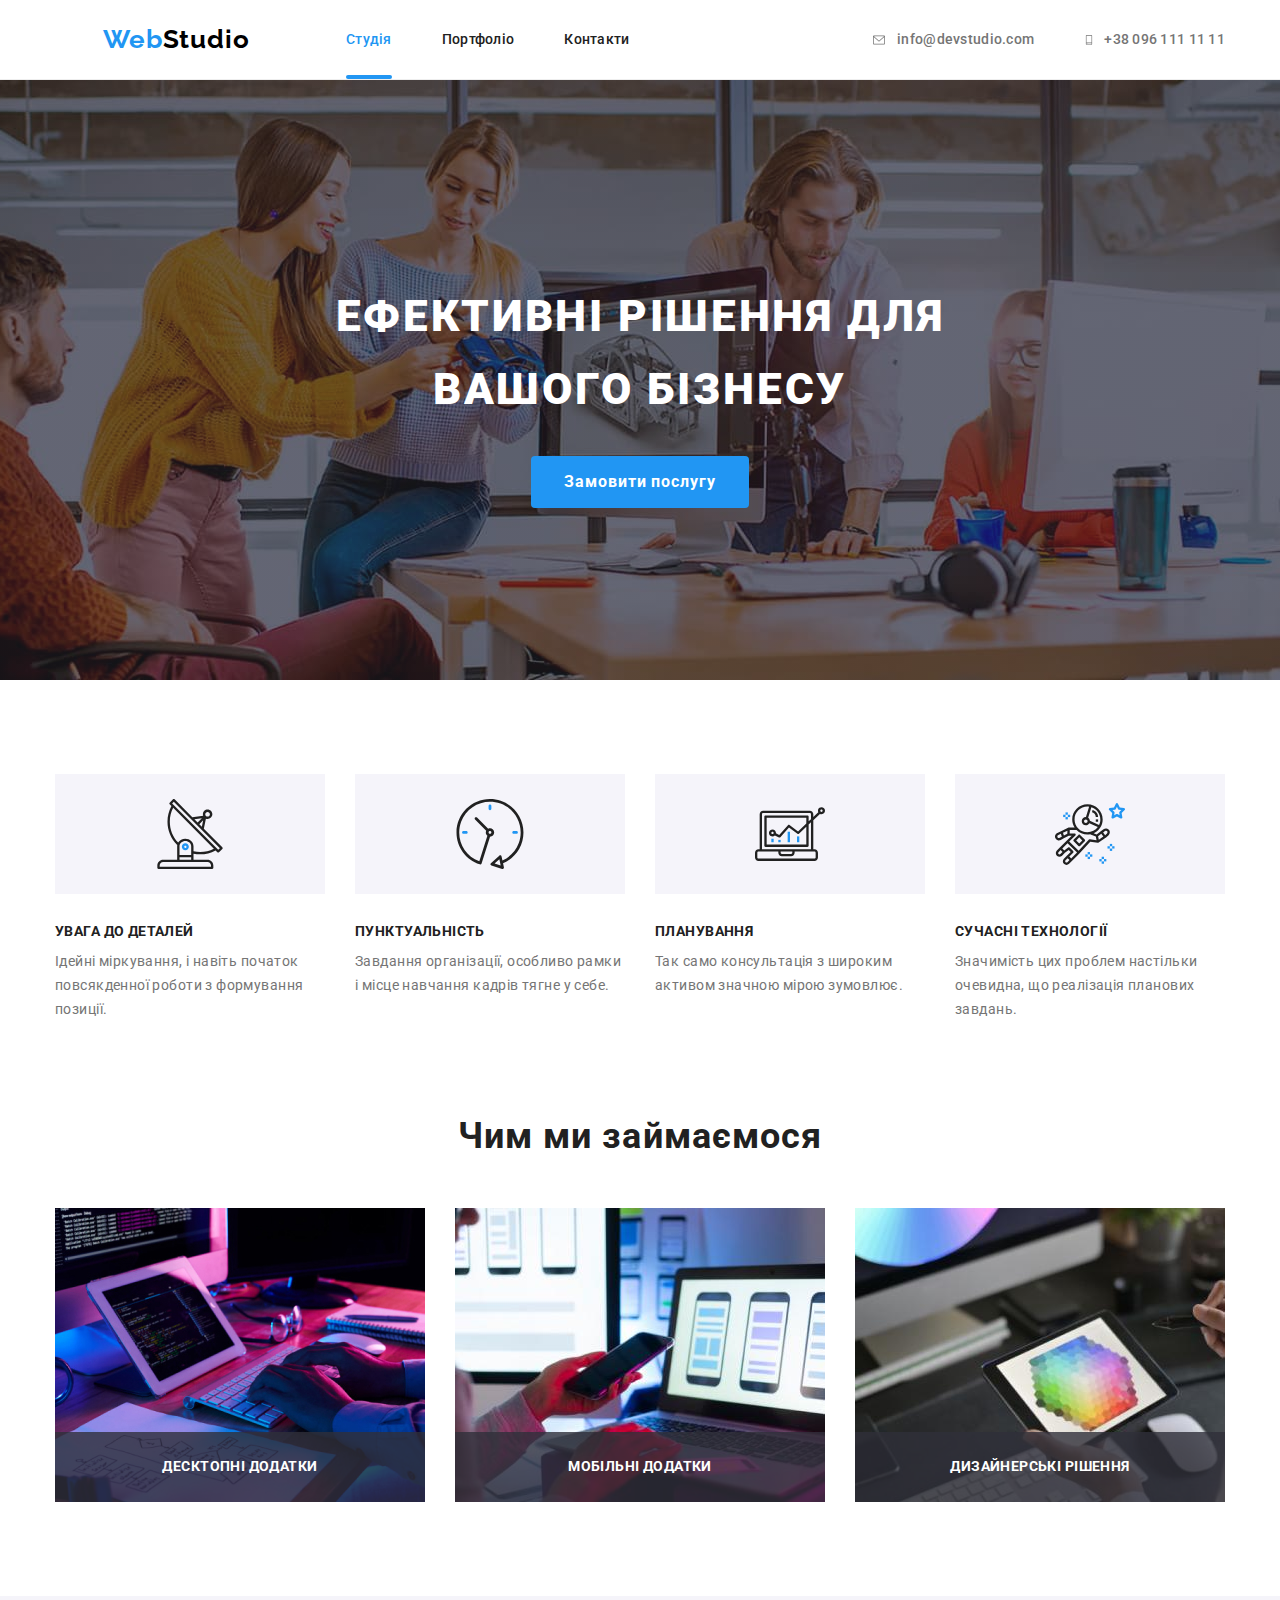
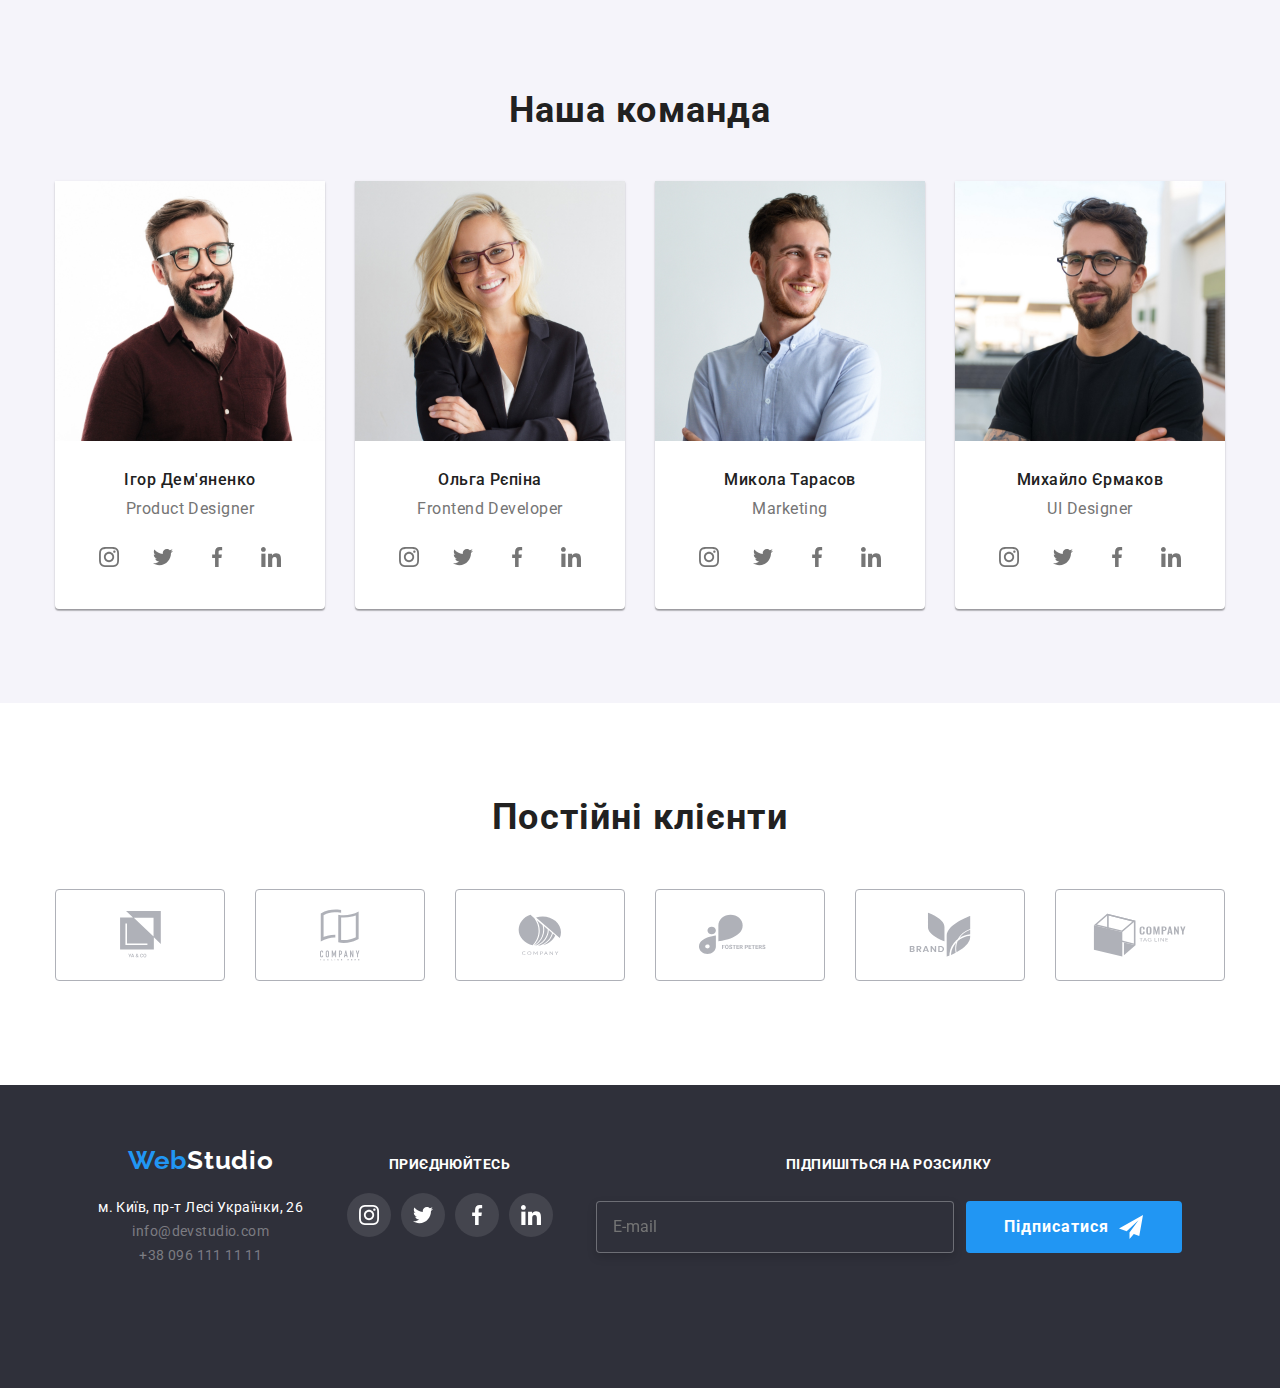
==== commit f32379de: "up" ====
--- a/index.html
+++ b/index.html
@@ -24,7 +24,7 @@
          <ul class="menu">
            <li><a class="menu__link menu__link--current" href="./index.html">Студія</a></li>
            <li><a class="menu__link" href="./portfolio.html">Портфоліо</a></li>
-           <li><a class="menu__link" href="">Контакти</a></li>
+           <li><a class="menu__link" href="#contakts" >Контакти</a></li>
          </ul>
        </nav>
        
@@ -136,14 +136,23 @@
           </li>
 
           <li class="about__item"> 
-            <img src="./images/telefon.jpg" alt="телефон " width="370">
+            <img 
+            
+            src="./images/telefon.jpg" 
+            alt="телефон " 
+            width="370">
             <div class="about__content">
               <p class="about__text">Мобільні додатки</p>
             </div>
           </li>
 
           <li class="about__item"> 
-            <img src="./images/laptop.jpg" alt="планшет " width="370">
+            <img srcset="
+             ./images/laptop.jpg 1x
+            ./images/laptop@2x.jpg 2x"
+            src="./images/laptop.jpg" 
+            alt="планшет " 
+            width="370">
             <div class="about__content">
               <p class="about__text">Дизайнерські рішення</p>
             </div>
@@ -404,7 +413,7 @@
         <div > 
           <a class="logo" href="./index.html">Web<span class="logo__footer">Studio</span></a>
           <div class="address__conteiner">
-           <address>  
+           <address id="contakts">  
              <a class="adress" href="https://goo.gl/maps/nomMpyDYktcrUSkX7" target="_blank"
               rel="noopener noreferrer nofollow">м. Київ, пр-т Лесі Українки, 26</a>
              <ul class="footer__list">
@@ -466,7 +475,7 @@
       </div>
     </footer>
 
-    
+
       <div class="mobile-menu js-menu-container ">
   
           <button type="button" class="mobile-menu__button close-icon  js-close-menu">
@@ -474,7 +483,7 @@
            <use href="./images/icons.svg#icon-close"></use>
              </svg>
           </button>
-          <div class="mobile-menu--content">
+          
            <ul class="mobile-menu__list">
              <li class="mobile-menu__item"><a class="mobile-menu__link mobile__link--current " href="./index.html">Студія</a></li>
              <li class="mobile-menu__item"><a class="mobile-menu__link" href="./portfolio.html">Портфоліо</a></li>
@@ -495,7 +504,7 @@
              <li class="mobile-menu__socials--item"> <a class="mobile-menu__socials--link" href="#">Instagram</a></li>
              <li class="mobile-menu__socials--item"> <a class="mobile-menu__socials--link" href="#">LinkedIn</a></li>
            </ul>
-          </div>
+          
         </div>
       </div> 
 
--- a/css/main.min.css
+++ b/css/main.min.css
@@ -1 +1 @@
-:root{--accent-color: #2196F3;--activ-color: #188CE8;--primary-text-color: #757575;--primary-text-second-color: #212121;--black-color: #000000;--white-color: #ffffff;--color-text-foter: #ffffff60;--color-bg-hero: #2F303A;--color-bg-section: #F5F5F5;--color-bg-ss: #F5F4FA;--color-border: rgba(238, 238, 238, 1);--color-clients: #AFB1B8;--color-bg-link: rgba(255, 255, 255, 0.1);--color-fon: rgba(47, 48, 58, 0.8);--accent-color-opacity: rgba(33, 150, 243, 0.9);--color-backdrop: rgba(0, 0, 0, 0.2);--color-border-modal: rgba(0, 0, 0, 0.1);--color-border-input: rgba(33, 33, 33, 0.2);--color-textarea: rgba(117, 117, 117, 0.5);--color-input: rgba(255, 255, 255, 0.6)}body{font-family:Roboto,sans-serif;color:var(--primary-text-color);background-color:var(--white-color)}*::after,*::before{-webkit-box-sizing:inherit;box-sizing:inherit}img{display:block;max-width:100%;height:auto}ul{margin:0;list-style:none}@media(max-width: 1199px){.about__section{display:none}}.about{max-width:1200px;padding:0 15px 94px;margin-left:auto;margin-right:auto}.about__title{margin:0 0 50px;font-weight:700;font-size:36px;line-height:1.16;text-align:center;letter-spacing:.03em;color:var(--primary-text-second-color)}.about__list{gap:30px;display:-webkit-box;display:-ms-flexbox;display:flex;margin:0 0;padding:0;list-style-type:none}.about__item{position:relative}.about__content{position:absolute;bottom:0;display:-webkit-box;display:-ms-flexbox;display:flex;width:370px;height:70px;background-color:var(--color-fon)}.about__text{display:-webkit-box;display:-ms-flexbox;display:flex;-webkit-box-flex:1;-ms-flex-positive:1;flex-grow:1;-webkit-box-pack:center;-ms-flex-pack:center;justify-content:center;-webkit-box-align:center;-ms-flex-align:center;align-items:center;margin:0 0;color:var(--white-color);font-weight:700;font-size:14px;line-height:1.14;text-align:center;letter-spacing:.03em;text-transform:uppercase}.visually__hidden{position:absolute;white-space:nowrap;width:1px;height:1px;overflow:hidden;border:0;padding:0;clip:rect(0 0 0 0);-webkit-clip-path:inset(50%);clip-path:inset(50%);margin:-1px}.icon__conteiner{display:-webkit-box;display:-ms-flexbox;display:flex;-webkit-box-align:center;-ms-flex-align:center;align-items:center;-webkit-box-pack:center;-ms-flex-pack:center;justify-content:center;height:120px;background-color:var(--color-bg-ss);margin-bottom:30px}@media(min-width: 1200px){.icon__conteiner{width:270px}}.benefits__list{gap:30px;padding:0;margin:0 0;list-style-type:none}@media(min-width: 480px){.benefits__list{display:-webkit-box;display:-ms-flexbox;display:flex;-ms-flex-wrap:wrap;flex-wrap:wrap}}@media(min-width: 768px){.benefits__list{display:-webkit-box;display:-ms-flexbox;display:flex;-ms-flex-wrap:wrap;flex-wrap:wrap}}@media(min-width: 1200px){.benefits__list{-ms-flex-wrap:nowrap;flex-wrap:nowrap}}@media(min-width: 768px){.benefits__item{width:calc((100% - 30px)/2)}}.benefits__title{margin:0 0 10px;font-weight:700;font-size:14px;line-height:1.14;letter-spacing:.03em;text-transform:uppercase;color:var(--primary-text-second-color)}.benefits__discr{margin:0 0;font-weight:400;font-size:14px;line-height:1.71;letter-spacing:.03em}.button{font-family:inherit;font-weight:700;font-size:16px;line-height:1.88;text-align:center;letter-spacing:.06em;display:inline-block;min-width:216px;border-radius:4px;border:1px solid rgba(0,0,0,0);padding:10px 32px;cursor:pointer;color:var(--white-color);background-color:var(--accent-color);-webkit-transition:background-color 250ms cubic-bezier(0.4, 0, 0.2, 1);transition:background-color 250ms cubic-bezier(0.4, 0, 0.2, 1)}.button:hover,.button:focus{background-color:var(--activ-color)}.clients__title{font-weight:700;font-size:36px;line-height:1.16;text-align:center;letter-spacing:.03em;color:var(--primary-text-second-color);margin:0 0 50px}.clients__list{-webkit-box-pack:center;-ms-flex-pack:center;justify-content:center;-webkit-box-align:center;-ms-flex-align:center;align-items:center;gap:30px;list-style-type:none;margin:0 0;padding:0 0}@media(min-width: 480px){.clients__list{display:-webkit-box;display:-ms-flexbox;display:flex;-ms-flex-wrap:wrap;flex-wrap:wrap}}.clients__item{margin-bottom:10px;height:92px}@media(min-width: 480px){.clients__item{width:210px}}@media(min-width: 768px){.clients__item{width:226px}}@media(min-width: 1200px){.clients__item{width:170px}}.clients__link{display:-webkit-box;display:-ms-flexbox;display:flex;-webkit-box-align:center;-ms-flex-align:center;align-items:center;-webkit-box-pack:center;-ms-flex-pack:center;justify-content:center;width:100%;height:100%;fill:var(--color-clients);border:1px solid var(--color-clients);border-radius:4px;cursor:pointer;-webkit-transition:border 250ms cubic-bezier(0.4, 0, 0.2, 1),fill 250ms cubic-bezier(0.4, 0, 0.2, 1);transition:border 250ms cubic-bezier(0.4, 0, 0.2, 1),fill 250ms cubic-bezier(0.4, 0, 0.2, 1)}.clients__link:hover{fill:var(--accent-color);border:1px solid var(--accent-color)}.comand{background-color:var(--color-bg-ss)}.comand__title{margin:0 0 30px;font-weight:700;font-size:36px;line-height:1.16;text-align:center;letter-spacing:.03em;color:var(--primary-text-second-color)}@media(min-width: 1200px){.comand__title{margin-bottom:50px}}.comand__list{gap:30px;margin:0 0;padding:0 0;list-style-type:none}@media(min-width: 768px){.comand__list{display:-webkit-box;display:-ms-flexbox;display:flex;-ms-flex-wrap:wrap;flex-wrap:wrap}}.comand__item{margin-bottom:30px}.comand__item:last-child{margin-bottom:0}@media(min-width: 768px){.comand__item{margin-bottom:0}}.comand__pfoto{width:450px;margin:0 0 30px}@media(min-width: 768px){.comand__pfoto{width:354px}}@media(min-width: 1200px){.comand__pfoto{width:270px}}.comand__name{margin:0 0 10px;font-weight:500;font-size:16px;line-height:1.18;letter-spacing:.03em;text-align:center;color:var(--primary-text-second-color)}.comand__discr{margin:0 0 16px;font-size:16px;line-height:1.18;letter-spacing:.03em;text-align:center}.socials__list{display:-webkit-box;display:-ms-flexbox;display:flex;-webkit-box-pack:center;-ms-flex-pack:center;justify-content:center;-webkit-box-align:center;-ms-flex-align:center;align-items:center;gap:10px;list-style-type:none;padding:0 0 30px}.socials__item{width:44px;height:44px}.socials__link{display:-webkit-box;display:-ms-flexbox;display:flex;-webkit-box-pack:center;-ms-flex-pack:center;justify-content:center;-webkit-box-align:center;-ms-flex-align:center;align-items:center;width:100%;height:100%;border-radius:50%;fill:var(--primary-text-color);-webkit-transition:background-color 250ms cubic-bezier(0.4, 0, 0.2, 1),fill 250ms cubic-bezier(0.4, 0, 0.2, 1);transition:background-color 250ms cubic-bezier(0.4, 0, 0.2, 1),fill 250ms cubic-bezier(0.4, 0, 0.2, 1)}.socials__link:hover{background-color:var(--accent-color);fill:var(--white-color)}.comand__card{-webkit-box-shadow:0px 1px 3px rgba(0,0,0,.12),0px 1px 1px rgba(0,0,0,.14),0px 2px 1px rgba(0,0,0,.2);box-shadow:0px 1px 3px rgba(0,0,0,.12),0px 1px 1px rgba(0,0,0,.14),0px 2px 1px rgba(0,0,0,.2);border-radius:0px 0px 4px 4px;background-color:var(--white-color)}@media(min-width: 768px){.comand__card{margin-bottom:0}}.filtr__list{display:-webkit-box;display:-ms-flexbox;display:flex;-webkit-box-align:center;-ms-flex-align:center;align-items:center;-webkit-box-pack:center;-ms-flex-pack:center;justify-content:center;gap:8px;list-style-type:none;padding:0 0;margin:0 0 50px}.filtr__button{font-family:inherit;font-weight:500;font-size:16px;line-height:1.62;text-align:center;letter-spacing:.03em;color:var(--primary-text-second-color);background-color:var(--color-bg-ss);border-radius:4px;border:1px solid rgba(0,0,0,0);cursor:pointer;padding:6px 22px;min-width:73px;-webkit-transition:color 250ms cubic-bezier(0.4, 0, 0.2, 1),background-color 250ms cubic-bezier(0.4, 0, 0.2, 1),-webkit-box-shadow 250ms cubic-bezier(0.4, 0, 0.2, 1);transition:color 250ms cubic-bezier(0.4, 0, 0.2, 1),background-color 250ms cubic-bezier(0.4, 0, 0.2, 1),-webkit-box-shadow 250ms cubic-bezier(0.4, 0, 0.2, 1);transition:color 250ms cubic-bezier(0.4, 0, 0.2, 1),background-color 250ms cubic-bezier(0.4, 0, 0.2, 1),box-shadow 250ms cubic-bezier(0.4, 0, 0.2, 1);transition:color 250ms cubic-bezier(0.4, 0, 0.2, 1),background-color 250ms cubic-bezier(0.4, 0, 0.2, 1),box-shadow 250ms cubic-bezier(0.4, 0, 0.2, 1),-webkit-box-shadow 250ms cubic-bezier(0.4, 0, 0.2, 1)}.filtr__button :first-child{padding:6px 25px}.filtr__button:hover,.filtr__button:focus{color:var(--white-color);background-color:var(--accent-color);-webkit-box-shadow:0px 3px 1px rgba(0,0,0,.1),0px 1px 2px rgba(0,0,0,.08),0px 2px 2px rgba(0,0,0,.12);box-shadow:0px 3px 1px rgba(0,0,0,.1),0px 1px 2px rgba(0,0,0,.08),0px 2px 2px rgba(0,0,0,.12)}.form-field__label{display:block;margin-bottom:4px;font-size:12px;line-height:1.16;letter-spacing:.01em}.form-field__input{height:40px;width:100%;padding-left:42px;padding-right:12px;border:1px solid var(--color-border-input);border-radius:4px;outline:none}.form-field__input:focus{border-color:var(--accent-color);-webkit-transition:border-color 250ms cubic-bezier(0.4, 0, 0.2, 1);transition:border-color 250ms cubic-bezier(0.4, 0, 0.2, 1)}.form-field__input:focus+.form-field__icon{fill:var(--accent-color);-webkit-transition:fill 250ms cubic-bezier(0.4, 0, 0.2, 1);transition:fill 250ms cubic-bezier(0.4, 0, 0.2, 1)}.form-field__control{position:relative}.form-field__icon{position:absolute;top:50%;left:12px;-webkit-transform:translateY(-50%);transform:translateY(-50%)}.modal__form-coments{margin-bottom:20px}.form-field__textarea{height:120px;width:100%;padding:12px 16px;border:1px solid var(--color-border-input);border-radius:4px;outline:none;resize:none}.form-field__textarea:focus{border-color:var(--accent-color);-webkit-transition:border-color 250ms cubic-bezier(0.4, 0, 0.2, 1);transition:border-color 250ms cubic-bezier(0.4, 0, 0.2, 1)}.form-field__textarea::-webkit-input-placeholder{font-size:12px;line-height:1.16;letter-spacing:.01em;color:var(--color-textarea)}.form-field__textarea::-moz-placeholder{font-size:12px;line-height:1.16;letter-spacing:.01em;color:var(--color-textarea)}.form-field__textarea:-ms-input-placeholder{font-size:12px;line-height:1.16;letter-spacing:.01em;color:var(--color-textarea)}.form-field__textarea::-ms-input-placeholder{font-size:12px;line-height:1.16;letter-spacing:.01em;color:var(--color-textarea)}.form-field__textarea::placeholder{font-size:12px;line-height:1.16;letter-spacing:.01em;color:var(--color-textarea)}.checkbox{margin-bottom:30px}.checkbox__link{color:var(--accent-color)}.check__input{position:absolute;-webkit-appearance:none;-moz-appearance:none;appearance:none}.check__box{display:inline-block;width:16px;height:15px;border:1px solid;border-radius:4px;fill:var(--white-color)}.check__input:checked+.check__box{background-color:var(--accent-color);border-color:var(--accent-color);background-origin:border-box;-webkit-transition:background-color 250ms cubic-bezier(0.4, 0, 0.2, 1),border-color 250ms cubic-bezier(0.4, 0, 0.2, 1);transition:background-color 250ms cubic-bezier(0.4, 0, 0.2, 1),border-color 250ms cubic-bezier(0.4, 0, 0.2, 1)}.terms__checkbox{display:inline-block}.form-submit{display:-webkit-box;display:-ms-flexbox;display:flex;-webkit-box-pack:center;-ms-flex-pack:center;justify-content:center;margin:0 auto;-webkit-box-shadow:0px 1px 3px rgba(0,0,0,.12),0px 1px 1px rgba(0,0,0,.14),0px 2px 1px rgba(0,0,0,.2);box-shadow:0px 1px 3px rgba(0,0,0,.12),0px 1px 1px rgba(0,0,0,.14),0px 2px 1px rgba(0,0,0,.2)}.hero__section{height:600px;max-width:1600px;margin:0 auto;background-size:cover;background-repeat:no-repeat;background-position:center;text-align:center;color:var(--white-color);background-color:var(--color-bg-hero);background-image:-webkit-gradient(linear, left top, right top, from(rgba(47, 48, 58, 0.4)), to(rgba(47, 48, 58, 0.4))),url(../images/hero.jpg);background-image:linear-gradient(to right, rgba(47, 48, 58, 0.4), rgba(47, 48, 58, 0.4)),url(../images/hero.jpg)}.hero__conteiner{padding-top:100px;padding-bottom:100px;max-width:1200px;padding-left:15px;padding-right:15px;margin-left:auto;margin-right:auto}@media(min-width: 480px){.hero__conteiner{width:480px;padding-top:200px;padding-bottom:200px}}@media(min-width: 768px){.hero__conteiner{width:768px}}@media(min-width: 1200px){.hero__conteiner{width:1200px}}.hero__title{margin:0 0 30px;font-weight:900;font-size:44px;line-height:1.66;letter-spacing:.06em;text-transform:uppercase}.logo{font-family:Raleway,sans-serif;font-weight:700;font-size:26px;line-height:1.19;letter-spacing:.03em;text-decoration:none;color:var(--accent-color)}.logo__header{color:var(--black-color)}.logo__footer{font-weight:700;font-size:26px;line-height:1.19;letter-spacing:.03em;color:var(--white-color)}.mobile-menu{position:fixed;top:0;left:0;width:100vw;height:100vh;padding:48px 40px;z-index:100;-ms-flex-pack:distribute;justify-content:space-around;-webkit-box-orient:vertical;-webkit-box-direction:normal;-ms-flex-direction:column;flex-direction:column;background-color:var(--white-color);-webkit-transform:translateX(100%);transform:translateX(100%);-webkit-transition:-webkit-transform 500ms;transition:-webkit-transform 500ms;transition:transform 500ms;transition:transform 500ms, -webkit-transform 500ms;overflow-y:scroll;max-height:796px}@media(max-width: 480px){.mobile-menu{position:absolute;top:0;left:0;-webkit-transform:translateX(-100%);transform:translateX(-100%);-webkit-transition:-webkit-transform 500ms;transition:-webkit-transform 500ms;transition:transform 500ms;transition:transform 500ms, -webkit-transform 500ms;overflow-y:scroll}}.mobile-menu__list{margin-bottom:100px;padding:0}@media(min-width: 480px){.mobile-menu__list{margin-bottom:306px}}.mobile-menu__item:not(:last-child){margin-bottom:32px}.mobile-menu__link{font-weight:500;font-size:20px;line-height:1.175;letter-spacing:.02em;text-decoration:none;color:var(--primary-text-second-color)}@media(min-width: 480px){.mobile-menu__link{font-size:40px}}.mobile-menu__button{display:-webkit-box;display:-ms-flexbox;display:flex;-webkit-box-pack:center;-ms-flex-pack:center;justify-content:center;-webkit-box-align:center;-ms-flex-align:center;align-items:center;position:absolute;top:10px;right:15px;cursor:pointer}.mobile-menu.is-open{-webkit-transform:translateX(0);transform:translateX(0)}.close-icon{width:40px;height:40px;background-color:var(--white-color);border-radius:50%;border:none;fill:currentColor}.close-icon:hover,.close-icon:focus{fill:var(--accent-color)}.mobile-menu__contact{margin:0;margin-bottom:64px;padding:0}.mobile-menu__contact--link{font-style:normal;font-weight:500;font-size:15px;line-height:1.166;letter-spacing:.02em;text-decoration:none;color:var(--primary-text-color)}.mobile-menu__contact--item:not(:last-child){margin-bottom:32px}@media(min-width: 480px){.mobile-menu__contact--link{font-size:24px}}.mobile-menu__socials{-webkit-box-align:center;-ms-flex-align:center;align-items:center;-webkit-box-pack:start;-ms-flex-pack:start;justify-content:flex-start;gap:20px;padding:0}.mobile-menu__socials--item{display:inline-block}.mobile-menu__socials--link{font-style:normal;font-weight:500;font-size:15px;line-height:1.22;letter-spacing:.02em;text-decoration:none;color:var(--accent-color)}@media(min-width: 480px){.mobile-menu__socials--link{font-size:18px}}.mobile-menu__socials--item:not(last-child)::after{content:"";width:22px;height:0px;border:1px solid rgba(33,33,33,.2);margin-left:10px;margin-right:10px;background-color:rgba(33,33,33,.2)}.mobile__link--current{color:var(--accent-color)}.backdrop{position:fixed;top:0;left:0;width:100%;height:100%;background-color:var(--color-backdrop);opacity:1;-webkit-transition:opacity 250ms cubic-bezier(0.4, 0, 0.2, 1);transition:opacity 250ms cubic-bezier(0.4, 0, 0.2, 1)}.backdrop.is-hidden .modal{-webkit-transform:translate(-50%, -50%) scale(0.2);transform:translate(-50%, -50%) scale(0.2)}.modal{position:absolute;top:50%;left:50%;-webkit-transform:translate(-50%, -50%) scale(1);transform:translate(-50%, -50%) scale(1);display:-webkit-box;display:-ms-flexbox;display:flex;-webkit-box-align:center;-ms-flex-align:center;align-items:center;-webkit-box-pack:center;-ms-flex-pack:center;justify-content:center;max-width:528px;max-height:581px;height:100%;border-radius:4px;-webkit-transition:-webkit-transform 250ms cubic-bezier(0.4, 0, 0.2, 1);transition:-webkit-transform 250ms cubic-bezier(0.4, 0, 0.2, 1);transition:transform 250ms cubic-bezier(0.4, 0, 0.2, 1);transition:transform 250ms cubic-bezier(0.4, 0, 0.2, 1), -webkit-transform 250ms cubic-bezier(0.4, 0, 0.2, 1);overflow-y:scroll}.modal__container{position:relative;width:100%;height:100%;padding:5px;background-color:var(--white-color)}@media(min-width: 480px){.modal__container{width:480px}}@media(min-width: 768px){.modal__container{width:768px}}@media(min-width: 1200px){.modal__container{width:1200px}}@media(min-width: 1200px){.modal__container{padding:40px}}.is-hidden{opacity:0;visibility:hidden;pointer-events:none}.modal__close{display:-webkit-box;display:-ms-flexbox;display:flex;-webkit-box-pack:center;-ms-flex-pack:center;justify-content:center;-webkit-box-align:center;-ms-flex-align:center;align-items:center;position:absolute;top:8px;right:8px}.button__icon{width:30px;height:30px;background-color:var(--white-color);color:var(--black-color);border-radius:50%;border:1px solid var(--color-border-modal);cursor:pointer}.button__icon{fill:currentColor}.button__icon:hover{fill:var(--accent-color);-webkit-transition:fill 250ms cubic-bezier(0.4, 0, 0.2, 1);transition:fill 250ms cubic-bezier(0.4, 0, 0.2, 1)}.modal__title{margin:0 0 12px;font-weight:700;font-size:11px;line-height:1.15;text-align:center;letter-spacing:.03em;color:var(--primary-text-second-color)}@media(min-width: 768px){.modal__title{font-size:20px}}.modal__form-field{margin-bottom:10px}.checkbox__label{font-weight:400;font-size:14px;line-height:1.71;letter-spacing:.03em}.projects__list{padding:0;margin:0;display:-webkit-box;display:-ms-flexbox;display:flex;gap:30px;-ms-flex-wrap:wrap;flex-wrap:wrap;list-style-type:none}.project__item{width:calc((100% - 60px)/3);-webkit-transition:-webkit-box-shadow 250ms cubic-bezier(0.4, 0, 0.2, 1);transition:-webkit-box-shadow 250ms cubic-bezier(0.4, 0, 0.2, 1);transition:box-shadow 250ms cubic-bezier(0.4, 0, 0.2, 1);transition:box-shadow 250ms cubic-bezier(0.4, 0, 0.2, 1), -webkit-box-shadow 250ms cubic-bezier(0.4, 0, 0.2, 1)}.card__box{background-color:var(--accent-color);overflow:hidden;text-decoration:none;color:var(--primary-text-color)}.project__item:hover{-webkit-box-shadow:0px 1px 1px rgba(0,0,0,.12),0px 4px 4px rgba(0,0,0,.06),1px 4px 6px rgba(0,0,0,.16);box-shadow:0px 1px 1px rgba(0,0,0,.12),0px 4px 4px rgba(0,0,0,.06),1px 4px 6px rgba(0,0,0,.16)}.card__content{padding:20px 24px;border-bottom:1px solid var(--color-border);border-left:1px solid var(--color-border);border-right:1px solid var(--color-border)}.card__title{margin:0 0 4px;font-weight:700;font-size:18px;line-height:2;letter-spacing:.06em;color:var(--primary-text-second-color)}.card__discr{margin:0 0;font-size:16px;line-height:1.88;letter-spacing:.03em}.thumb{position:relative;overflow:hidden;top:0;left:0}.overlay{position:absolute;top:0;left:0;width:100%;height:100%;background-color:var(--accent-color-opacity);-webkit-transform:translatey(100%);transform:translatey(100%);-webkit-transition:-webkit-transform 250ms cubic-bezier(0.4, 0, 0.2, 1);transition:-webkit-transform 250ms cubic-bezier(0.4, 0, 0.2, 1);transition:transform 250ms cubic-bezier(0.4, 0, 0.2, 1);transition:transform 250ms cubic-bezier(0.4, 0, 0.2, 1), -webkit-transform 250ms cubic-bezier(0.4, 0, 0.2, 1)}.project__item:hover .overlay{-webkit-transform:translatey(0);transform:translatey(0)}.overlay__discr{font-size:18px;line-height:1.56;letter-spacing:.03em;color:var(--white-color);margin:0;padding:63px 18px}.conteiner{max-width:1200px;padding:94px 15px;margin-left:auto;margin-right:auto}@media(min-width: 480px){.conteiner{width:480px}}@media(min-width: 768px){.conteiner{width:768px}}@media(min-width: 1200px){.conteiner{width:1200px}}.header{position:relative;border-bottom:1px solid var(--color-border)}.header__conteiner{height:79px;-webkit-box-align:center;-ms-flex-align:center;align-items:center;-webkit-box-pack:justify;-ms-flex-pack:justify;justify-content:space-between;display:-webkit-box;display:-ms-flexbox;display:flex;max-width:1200px;padding:32px 15px;margin-left:auto;margin-right:auto}.header__nav{-webkit-box-align:center;-ms-flex-align:center;align-items:center;-webkit-box-flex:1;-ms-flex-positive:1;flex-grow:1;display:-webkit-box;display:-ms-flexbox;display:flex}@media(min-width: 768px){.header__nav{-ms-flex-pack:distribute;justify-content:space-around}}@media(min-width: 768px){.header__contact{display:-webkit-box;display:-ms-flexbox;display:flex;-webkit-box-flex:1;-ms-flex-positive:1;flex-grow:1;-webkit-box-pack:center;-ms-flex-pack:center;justify-content:center}}@media(min-width: 1200px){.header__contact{-webkit-box-pack:end;-ms-flex-pack:end;justify-content:flex-end}}@media(min-width: 768px){.menu.header__contact--menu{display:inline-block}}@media(min-width: 1200px){.menu.header__contact--menu{display:-webkit-box;display:-ms-flexbox;display:flex}}@media(min-width: 768px){.header__contact--item{margin-bottom:10px}}@media(min-width: 768px){.header__contact--item:not(:last-child){margin-bottom:10px}}@media(min-width: 1200px){.header__contact--item:not(:last-child):not(:last-child){margin-bottom:0}}.menu__link--current{color:var(--accent-color)}.menu__link--current::after{position:absolute;bottom:0;left:0;content:"";width:100%;height:4px;background-color:var(--accent-color);border-radius:2px}.menu{display:none}@media(min-width: 768px){.menu{gap:50px;display:-webkit-box;display:-ms-flexbox;display:flex;margin:0 0;padding:0 0;font-weight:500;font-size:14px;line-height:1.14;letter-spacing:.02em;list-style-type:none}}.menu__link{position:relative;padding-top:32px;padding-bottom:32px;color:var(--primary-text-second-color);text-decoration:none;-webkit-transition:color 250ms cubic-bezier(0.4, 0, 0.2, 1);transition:color 250ms cubic-bezier(0.4, 0, 0.2, 1)}.menu__link:hover,.menu__link:focus{color:var(--accent-color)}.menu__item{text-decoration:none;color:var(--primary-text-color);display:-webkit-box;display:-ms-flexbox;display:flex;-webkit-box-align:center;-ms-flex-align:center;align-items:center;-webkit-transition:color 250ms cubic-bezier(0.4, 0, 0.2, 1);transition:color 250ms cubic-bezier(0.4, 0, 0.2, 1)}.menu__item:hover,.menu__item:focus{color:var(--accent-color)}.menu__icon{fill:currentColor;margin-right:10px}.burger{display:inline-block;margin:0;padding:0;border:none;background-color:rgba(0,0,0,0)}@media(min-width: 768px){.burger{display:none}}.burger.icon-close{display:none}.footer{background-color:var(--color-bg-hero)}.footer__conteiner{text-align:center;-webkit-box-align:baseline;-ms-flex-align:baseline;align-items:baseline;-webkit-box-pack:justify;-ms-flex-pack:justify;justify-content:space-between;padding-top:60px;padding-bottom:60px;max-width:1200px;padding-left:15px;padding-right:15px;margin-left:auto;margin-right:auto}@media(min-width: 480px){.footer__conteiner{width:480px}}@media(min-width: 768px){.footer__conteiner{width:768px;display:-webkit-box;display:-ms-flexbox;display:flex;-ms-flex-wrap:wrap;flex-wrap:wrap;-webkit-box-pack:space-evenly;-ms-flex-pack:space-evenly;justify-content:space-evenly}}@media(min-width: 1200px){.footer__conteiner{width:1200px;-ms-flex-wrap:nowrap;flex-wrap:nowrap}}.address__conteiner{margin:20px 0 0}.adress{font-style:normal;font-weight:400;font-size:14px;line-height:1.71;letter-spacing:.03em;text-decoration:none;color:var(--white-color)}.footer__list{margin:0;margin-bottom:60px;padding:0 0;list-style-type:none}.footer__mail,.footer__tel{font-style:normal;font-weight:400;font-size:14px;line-height:1.71;letter-spacing:.03em;color:var(--color-text-foter);text-decoration:none}.footer__title{font-weight:700;font-size:14px;line-height:1.14;letter-spacing:.03em;text-transform:uppercase;text-align:center;color:var(--white-color);margin:0 0 20px}.socials__link--activ{background-color:var(--color-bg-link);fill:var(--white-color);-webkit-transition:background-color 250ms cubic-bezier(0.4, 0, 0.2, 1);transition:background-color 250ms cubic-bezier(0.4, 0, 0.2, 1)}.socials__link--activ:hover{background-color:var(--accent-color)}.subsribe__title{margin:0 0 28px;font-weight:700;font-size:14px;line-height:1.14;letter-spacing:.03em;text-transform:uppercase;color:var(--white-color)}.subsribe__form{gap:12px}@media(min-width: 1200px){.subsribe__form{display:-webkit-box;display:-ms-flexbox;display:flex}}.subsribe__input{border:1px solid rgba(255,255,255,.3);-webkit-filter:drop-shadow(0px 4px 4px rgba(0, 0, 0, 0.15));filter:drop-shadow(0px 4px 4px rgba(0, 0, 0, 0.15));border-radius:4px;width:80%;outline:none;padding:15px 16px;margin-bottom:20px;background:var(--color-bg-hero)}@media(min-width: 1200px){.subsribe__input{margin-bottom:0;width:358px}}.subsribe__form::-webkit-input-placeholder{font-size:16px;line-height:1.25;letter-spacing:.03em;color:var(--color-input)}.subsribe__form::-moz-placeholder{font-size:16px;line-height:1.25;letter-spacing:.03em;color:var(--color-input)}.subsribe__form:-ms-input-placeholder{font-size:16px;line-height:1.25;letter-spacing:.03em;color:var(--color-input)}.subsribe__form::-ms-input-placeholder{font-size:16px;line-height:1.25;letter-spacing:.03em;color:var(--color-input)}.subsribe__form::placeholder{font-size:16px;line-height:1.25;letter-spacing:.03em;color:var(--color-input)}@media(min-width: 1200px){.subsribe{display:-webkit-box;display:-ms-flexbox;display:flex;-webkit-box-align:center;-ms-flex-align:center;align-items:center;-webkit-box-pack:center;-ms-flex-pack:center;justify-content:center;gap:10px}}.subsribe__icon{margin-left:10px;fill:var(--white-color)}@media(min-width: 1200px){.subsribe__icon{margin-left:0}}/*# sourceMappingURL=main.min.css.map */+:root{--accent-color: #2196F3;--activ-color: #188CE8;--primary-text-color: #757575;--primary-text-second-color: #212121;--black-color: #000000;--white-color: #ffffff;--color-text-foter: #ffffff60;--color-bg-hero: #2F303A;--color-bg-section: #F5F5F5;--color-bg-ss: #F5F4FA;--color-border: rgba(238, 238, 238, 1);--color-clients: #AFB1B8;--color-bg-link: rgba(255, 255, 255, 0.1);--color-fon: rgba(47, 48, 58, 0.8);--accent-color-opacity: rgba(33, 150, 243, 0.9);--color-backdrop: rgba(0, 0, 0, 0.2);--color-border-modal: rgba(0, 0, 0, 0.1);--color-border-input: rgba(33, 33, 33, 0.2);--color-textarea: rgba(117, 117, 117, 0.5);--color-input: rgba(255, 255, 255, 0.6)}body{font-family:Roboto,sans-serif;color:var(--primary-text-color);background-color:var(--white-color)}*::after,*::before{-webkit-box-sizing:inherit;box-sizing:inherit}img{display:block;max-width:100%;height:auto}ul{margin:0;list-style:none}@media(max-width: 1199px){.about__section{display:none}}.about{max-width:1200px;padding:0 15px 94px;margin-left:auto;margin-right:auto}.about__title{margin:0 0 50px;font-weight:700;font-size:36px;line-height:1.16;text-align:center;letter-spacing:.03em;color:var(--primary-text-second-color)}.about__list{gap:30px;display:-webkit-box;display:-ms-flexbox;display:flex;margin:0 0;padding:0;list-style-type:none}.about__item{position:relative}.about__content{position:absolute;bottom:0;display:-webkit-box;display:-ms-flexbox;display:flex;width:370px;height:70px;background-color:var(--color-fon)}.about__text{display:-webkit-box;display:-ms-flexbox;display:flex;-webkit-box-flex:1;-ms-flex-positive:1;flex-grow:1;-webkit-box-pack:center;-ms-flex-pack:center;justify-content:center;-webkit-box-align:center;-ms-flex-align:center;align-items:center;margin:0 0;color:var(--white-color);font-weight:700;font-size:14px;line-height:1.14;text-align:center;letter-spacing:.03em;text-transform:uppercase}.visually__hidden{position:absolute;white-space:nowrap;width:1px;height:1px;overflow:hidden;border:0;padding:0;clip:rect(0 0 0 0);-webkit-clip-path:inset(50%);clip-path:inset(50%);margin:-1px}.icon__conteiner{display:-webkit-box;display:-ms-flexbox;display:flex;-webkit-box-align:center;-ms-flex-align:center;align-items:center;-webkit-box-pack:center;-ms-flex-pack:center;justify-content:center;height:120px;background-color:var(--color-bg-ss);margin-bottom:30px}@media(min-width: 1200px){.icon__conteiner{width:270px}}.benefits__list{gap:30px;padding:0;margin:0 0;list-style-type:none}@media(min-width: 480px){.benefits__list{display:-webkit-box;display:-ms-flexbox;display:flex;-ms-flex-wrap:wrap;flex-wrap:wrap}}@media(min-width: 768px){.benefits__list{display:-webkit-box;display:-ms-flexbox;display:flex;-ms-flex-wrap:wrap;flex-wrap:wrap}}@media(min-width: 1200px){.benefits__list{-ms-flex-wrap:nowrap;flex-wrap:nowrap}}@media(min-width: 768px){.benefits__item{width:calc((100% - 30px)/2)}}.benefits__title{margin:0 0 10px;font-weight:700;font-size:14px;line-height:1.14;letter-spacing:.03em;text-transform:uppercase;color:var(--primary-text-second-color)}.benefits__discr{margin:0 0;font-weight:400;font-size:14px;line-height:1.71;letter-spacing:.03em}.button{font-family:inherit;font-weight:700;font-size:16px;line-height:1.88;text-align:center;letter-spacing:.06em;display:inline-block;min-width:216px;border-radius:4px;border:1px solid rgba(0,0,0,0);padding:10px 32px;cursor:pointer;color:var(--white-color);background-color:var(--accent-color);-webkit-transition:background-color 250ms cubic-bezier(0.4, 0, 0.2, 1);transition:background-color 250ms cubic-bezier(0.4, 0, 0.2, 1)}.button:hover,.button:focus{background-color:var(--activ-color)}.clients__title{font-weight:700;font-size:36px;line-height:1.16;text-align:center;letter-spacing:.03em;color:var(--primary-text-second-color);margin:0 0 50px}.clients__list{-webkit-box-pack:center;-ms-flex-pack:center;justify-content:center;-webkit-box-align:center;-ms-flex-align:center;align-items:center;gap:30px;list-style-type:none;margin:0 0;padding:0 0}@media(min-width: 480px){.clients__list{display:-webkit-box;display:-ms-flexbox;display:flex;-ms-flex-wrap:wrap;flex-wrap:wrap}}.clients__item{margin-bottom:10px;height:92px}@media(min-width: 480px){.clients__item{width:210px}}@media(min-width: 768px){.clients__item{width:226px}}@media(min-width: 1200px){.clients__item{width:170px}}.clients__link{display:-webkit-box;display:-ms-flexbox;display:flex;-webkit-box-align:center;-ms-flex-align:center;align-items:center;-webkit-box-pack:center;-ms-flex-pack:center;justify-content:center;width:100%;height:100%;fill:var(--color-clients);border:1px solid var(--color-clients);border-radius:4px;cursor:pointer;-webkit-transition:border 250ms cubic-bezier(0.4, 0, 0.2, 1),fill 250ms cubic-bezier(0.4, 0, 0.2, 1);transition:border 250ms cubic-bezier(0.4, 0, 0.2, 1),fill 250ms cubic-bezier(0.4, 0, 0.2, 1)}.clients__link:hover{fill:var(--accent-color);border:1px solid var(--accent-color)}.comand{background-color:var(--color-bg-ss)}.comand__title{margin:0 0 30px;font-weight:700;font-size:36px;line-height:1.16;text-align:center;letter-spacing:.03em;color:var(--primary-text-second-color)}@media(min-width: 1200px){.comand__title{margin-bottom:50px}}.comand__list{gap:30px;margin:0 0;padding:0 0;list-style-type:none}@media(min-width: 768px){.comand__list{display:-webkit-box;display:-ms-flexbox;display:flex;-ms-flex-wrap:wrap;flex-wrap:wrap}}.comand__item{margin-bottom:30px}.comand__item:last-child{margin-bottom:0}@media(min-width: 768px){.comand__item{margin-bottom:0}}.comand__pfoto{width:450px;margin:0 0 30px}@media(min-width: 768px){.comand__pfoto{width:354px}}@media(min-width: 1200px){.comand__pfoto{width:270px}}.comand__name{margin:0 0 10px;font-weight:500;font-size:16px;line-height:1.18;letter-spacing:.03em;text-align:center;color:var(--primary-text-second-color)}.comand__discr{margin:0 0 16px;font-size:16px;line-height:1.18;letter-spacing:.03em;text-align:center}.socials__list{display:-webkit-box;display:-ms-flexbox;display:flex;-webkit-box-pack:center;-ms-flex-pack:center;justify-content:center;-webkit-box-align:center;-ms-flex-align:center;align-items:center;gap:10px;list-style-type:none;padding:0 0 30px}.socials__item{width:44px;height:44px}.socials__link{display:-webkit-box;display:-ms-flexbox;display:flex;-webkit-box-pack:center;-ms-flex-pack:center;justify-content:center;-webkit-box-align:center;-ms-flex-align:center;align-items:center;width:100%;height:100%;border-radius:50%;fill:var(--primary-text-color);-webkit-transition:background-color 250ms cubic-bezier(0.4, 0, 0.2, 1),fill 250ms cubic-bezier(0.4, 0, 0.2, 1);transition:background-color 250ms cubic-bezier(0.4, 0, 0.2, 1),fill 250ms cubic-bezier(0.4, 0, 0.2, 1)}.socials__link:hover{background-color:var(--accent-color);fill:var(--white-color)}.comand__card{-webkit-box-shadow:0px 1px 3px rgba(0,0,0,.12),0px 1px 1px rgba(0,0,0,.14),0px 2px 1px rgba(0,0,0,.2);box-shadow:0px 1px 3px rgba(0,0,0,.12),0px 1px 1px rgba(0,0,0,.14),0px 2px 1px rgba(0,0,0,.2);border-radius:0px 0px 4px 4px;background-color:var(--white-color)}@media(min-width: 768px){.comand__card{margin-bottom:0}}.filtr__list{display:-webkit-box;display:-ms-flexbox;display:flex;-ms-flex-wrap:wrap;flex-wrap:wrap;-webkit-box-align:center;-ms-flex-align:center;align-items:center;gap:8px;list-style-type:none;padding:0 0;margin:0 0 50px;padding:10px}@media(min-width: 768px){.filtr__list{-webkit-box-pack:center;-ms-flex-pack:center;justify-content:center}}.filtr__button{font-family:inherit;font-weight:500;font-size:16px;line-height:1.62;text-align:center;letter-spacing:.03em;color:var(--primary-text-second-color);background-color:var(--color-bg-ss);border-radius:4px;border:1px solid rgba(0,0,0,0);cursor:pointer;padding:6px 22px;min-width:73px;-webkit-transition:color 250ms cubic-bezier(0.4, 0, 0.2, 1),background-color 250ms cubic-bezier(0.4, 0, 0.2, 1),-webkit-box-shadow 250ms cubic-bezier(0.4, 0, 0.2, 1);transition:color 250ms cubic-bezier(0.4, 0, 0.2, 1),background-color 250ms cubic-bezier(0.4, 0, 0.2, 1),-webkit-box-shadow 250ms cubic-bezier(0.4, 0, 0.2, 1);transition:color 250ms cubic-bezier(0.4, 0, 0.2, 1),background-color 250ms cubic-bezier(0.4, 0, 0.2, 1),box-shadow 250ms cubic-bezier(0.4, 0, 0.2, 1);transition:color 250ms cubic-bezier(0.4, 0, 0.2, 1),background-color 250ms cubic-bezier(0.4, 0, 0.2, 1),box-shadow 250ms cubic-bezier(0.4, 0, 0.2, 1),-webkit-box-shadow 250ms cubic-bezier(0.4, 0, 0.2, 1)}.filtr__button :first-child{padding:6px 25px}.filtr__button:hover,.filtr__button:focus{color:var(--white-color);background-color:var(--accent-color);-webkit-box-shadow:0px 3px 1px rgba(0,0,0,.1),0px 1px 2px rgba(0,0,0,.08),0px 2px 2px rgba(0,0,0,.12);box-shadow:0px 3px 1px rgba(0,0,0,.1),0px 1px 2px rgba(0,0,0,.08),0px 2px 2px rgba(0,0,0,.12)}.form-field__label{display:block;margin-bottom:4px;font-size:12px;line-height:1.16;letter-spacing:.01em}.form-field__input{height:40px;width:100%;padding-left:42px;padding-right:12px;border:1px solid var(--color-border-input);border-radius:4px;outline:none}.form-field__input:focus{border-color:var(--accent-color);-webkit-transition:border-color 250ms cubic-bezier(0.4, 0, 0.2, 1);transition:border-color 250ms cubic-bezier(0.4, 0, 0.2, 1)}.form-field__input:focus+.form-field__icon{fill:var(--accent-color);-webkit-transition:fill 250ms cubic-bezier(0.4, 0, 0.2, 1);transition:fill 250ms cubic-bezier(0.4, 0, 0.2, 1)}.form-field__control{position:relative}.form-field__icon{position:absolute;top:50%;left:12px;-webkit-transform:translateY(-50%);transform:translateY(-50%)}.modal__form-coments{margin-bottom:20px}.form-field__textarea{height:120px;width:100%;padding:12px 16px;border:1px solid var(--color-border-input);border-radius:4px;outline:none;resize:none}.form-field__textarea:focus{border-color:var(--accent-color);-webkit-transition:border-color 250ms cubic-bezier(0.4, 0, 0.2, 1);transition:border-color 250ms cubic-bezier(0.4, 0, 0.2, 1)}.form-field__textarea::-webkit-input-placeholder{font-size:12px;line-height:1.16;letter-spacing:.01em;color:var(--color-textarea)}.form-field__textarea::-moz-placeholder{font-size:12px;line-height:1.16;letter-spacing:.01em;color:var(--color-textarea)}.form-field__textarea:-ms-input-placeholder{font-size:12px;line-height:1.16;letter-spacing:.01em;color:var(--color-textarea)}.form-field__textarea::-ms-input-placeholder{font-size:12px;line-height:1.16;letter-spacing:.01em;color:var(--color-textarea)}.form-field__textarea::placeholder{font-size:12px;line-height:1.16;letter-spacing:.01em;color:var(--color-textarea)}.checkbox{margin-bottom:30px}.checkbox__link{color:var(--accent-color)}.check__input{position:absolute;-webkit-appearance:none;-moz-appearance:none;appearance:none}.check__box{display:inline-block;width:16px;height:15px;border:1px solid;border-radius:4px;fill:var(--white-color)}.check__input:checked+.check__box{background-color:var(--accent-color);border-color:var(--accent-color);background-origin:border-box;-webkit-transition:background-color 250ms cubic-bezier(0.4, 0, 0.2, 1),border-color 250ms cubic-bezier(0.4, 0, 0.2, 1);transition:background-color 250ms cubic-bezier(0.4, 0, 0.2, 1),border-color 250ms cubic-bezier(0.4, 0, 0.2, 1)}.terms__checkbox{display:inline-block}.form-submit{display:-webkit-box;display:-ms-flexbox;display:flex;-webkit-box-pack:center;-ms-flex-pack:center;justify-content:center;margin:0 auto;-webkit-box-shadow:0px 1px 3px rgba(0,0,0,.12),0px 1px 1px rgba(0,0,0,.14),0px 2px 1px rgba(0,0,0,.2);box-shadow:0px 1px 3px rgba(0,0,0,.12),0px 1px 1px rgba(0,0,0,.14),0px 2px 1px rgba(0,0,0,.2)}.hero__section{height:600px;max-width:1600px;margin:0 auto;background-size:cover;background-repeat:no-repeat;background-position:center;text-align:center;color:var(--white-color);background-color:var(--color-bg-hero);background-image:-webkit-gradient(linear, left top, right top, from(rgba(47, 48, 58, 0.4)), to(rgba(47, 48, 58, 0.4))),url(../images/hero.jpg);background-image:linear-gradient(to right, rgba(47, 48, 58, 0.4), rgba(47, 48, 58, 0.4)),url(../images/hero.jpg)}.hero__conteiner{padding-top:100px;padding-bottom:100px;max-width:1200px;padding-left:15px;padding-right:15px;margin-left:auto;margin-right:auto}@media(min-width: 480px){.hero__conteiner{width:480px;padding-top:200px;padding-bottom:200px}}@media(min-width: 768px){.hero__conteiner{width:768px}}@media(min-width: 1200px){.hero__conteiner{width:1200px}}.hero__title{margin:0 0 30px;font-weight:900;font-size:44px;line-height:1.66;letter-spacing:.06em;text-transform:uppercase}.logo{font-family:Raleway,sans-serif;font-weight:700;font-size:26px;line-height:1.19;letter-spacing:.03em;text-decoration:none;color:var(--accent-color)}.logo__header{color:var(--black-color)}.logo__footer{font-weight:700;font-size:26px;line-height:1.19;letter-spacing:.03em;color:var(--white-color)}.mobile-menu{position:fixed;top:0;left:0;width:100vw;height:100vh;padding:48px 40px;z-index:100;display:-webkit-box;display:-ms-flexbox;display:flex;-ms-flex-wrap:wrap;flex-wrap:wrap;-webkit-box-pack:justify;-ms-flex-pack:justify;justify-content:space-between;-webkit-box-orient:vertical;-webkit-box-direction:normal;-ms-flex-direction:column;flex-direction:column;background-color:var(--white-color);-webkit-transform:translateX(100%);transform:translateX(100%);-webkit-transition:-webkit-transform 500ms;transition:-webkit-transform 500ms;transition:transform 500ms;transition:transform 500ms, -webkit-transform 500ms;overflow-y:scroll;max-height:796px}@media(max-width: 480px){.mobile-menu{position:absolute;top:0;left:0;-webkit-transform:translateX(-100%);transform:translateX(-100%);-webkit-transition:-webkit-transform 500ms;transition:-webkit-transform 500ms;transition:transform 500ms;transition:transform 500ms, -webkit-transform 500ms;overflow-y:scroll}}.mobile-menu__list{padding:0}.mobile-menu__item:not(:last-child){margin-bottom:32px}.mobile-menu__link{font-weight:500;font-size:20px;line-height:1.175;letter-spacing:.02em;text-decoration:none;color:var(--primary-text-second-color)}@media(min-width: 480px){.mobile-menu__link{font-size:40px}}.mobile-menu__button{display:-webkit-box;display:-ms-flexbox;display:flex;-webkit-box-pack:center;-ms-flex-pack:center;justify-content:center;-webkit-box-align:center;-ms-flex-align:center;align-items:center;position:absolute;top:10px;right:15px;cursor:pointer}.mobile-menu.is-open{-webkit-transform:translateX(0);transform:translateX(0)}.close-icon{width:40px;height:40px;background-color:var(--white-color);border-radius:50%;border:none;fill:currentColor}.close-icon:hover,.close-icon:focus{fill:var(--accent-color)}.mobile-menu__contact{margin:0;padding:0}.mobile-menu__contact--link{font-style:normal;font-weight:500;font-size:15px;line-height:1.166;letter-spacing:.02em;text-decoration:none;color:var(--primary-text-color)}.mobile-menu__contact--item:not(:last-child){margin-bottom:32px}@media(min-width: 480px){.mobile-menu__contact--link{font-size:24px}}.mobile-menu__socials{-webkit-box-align:center;-ms-flex-align:center;align-items:center;-webkit-box-pack:start;-ms-flex-pack:start;justify-content:flex-start;gap:20px;padding:0}.mobile-menu__socials--item{display:inline-block}.mobile-menu__socials--link{font-style:normal;font-weight:500;font-size:15px;line-height:1.22;letter-spacing:.02em;text-decoration:none;color:var(--accent-color)}@media(min-width: 480px){.mobile-menu__socials--link{font-size:18px}}.mobile-menu__socials--item:not(:last-child)::after{content:"";width:22px;height:0px;border:1px solid rgba(33,33,33,.2);margin-left:10px;margin-right:10px;background-color:rgba(33,33,33,.2)}.mobile__link--current{color:var(--accent-color)}.backdrop{position:fixed;top:0;left:0;width:100%;height:100%;background-color:var(--color-backdrop);opacity:1;-webkit-transition:opacity 250ms cubic-bezier(0.4, 0, 0.2, 1);transition:opacity 250ms cubic-bezier(0.4, 0, 0.2, 1)}.backdrop.is-hidden .modal{-webkit-transform:translate(-50%, -50%) scale(0.2);transform:translate(-50%, -50%) scale(0.2)}.modal{position:absolute;top:50%;left:50%;-webkit-transform:translate(-50%, -50%) scale(1);transform:translate(-50%, -50%) scale(1);display:-webkit-box;display:-ms-flexbox;display:flex;-webkit-box-align:center;-ms-flex-align:center;align-items:center;-webkit-box-pack:center;-ms-flex-pack:center;justify-content:center;max-width:360px;max-height:581px;height:100%;border-radius:4px;-webkit-transition:-webkit-transform 250ms cubic-bezier(0.4, 0, 0.2, 1);transition:-webkit-transform 250ms cubic-bezier(0.4, 0, 0.2, 1);transition:transform 250ms cubic-bezier(0.4, 0, 0.2, 1);transition:transform 250ms cubic-bezier(0.4, 0, 0.2, 1), -webkit-transform 250ms cubic-bezier(0.4, 0, 0.2, 1);overflow-y:scroll}@media(min-width: 1200px){.modal{max-width:528px}}.modal__container{position:relative;width:100%;height:100%;padding:20px;background-color:var(--white-color)}@media(min-width: 480px){.modal__container{width:480px}}@media(min-width: 768px){.modal__container{width:768px}}@media(min-width: 1200px){.modal__container{width:1200px}}@media(min-width: 1200px){.modal__container{padding:40px}}.is-hidden{opacity:0;visibility:hidden;pointer-events:none}.modal__close{display:-webkit-box;display:-ms-flexbox;display:flex;-webkit-box-pack:center;-ms-flex-pack:center;justify-content:center;-webkit-box-align:center;-ms-flex-align:center;align-items:center;position:absolute;top:8px;right:8px}.button__icon{width:30px;height:30px;background-color:var(--white-color);color:var(--black-color);border-radius:50%;border:1px solid var(--color-border-modal);cursor:pointer}.button__icon{fill:currentColor}.button__icon:hover{fill:var(--accent-color);-webkit-transition:fill 250ms cubic-bezier(0.4, 0, 0.2, 1);transition:fill 250ms cubic-bezier(0.4, 0, 0.2, 1)}.modal__title{margin:0 0 12px;font-weight:700;font-size:16px;line-height:1.15;text-align:center;letter-spacing:.03em;color:var(--primary-text-second-color)}@media(min-width: 768px){.modal__title{font-size:20px}}.modal__form-field{margin-bottom:10px}.checkbox__label{font-weight:400;font-size:14px;line-height:1.71;letter-spacing:.03em}.projects__list{padding:0;margin:0;gap:30px;-ms-flex-wrap:wrap;flex-wrap:wrap;list-style-type:none}@media(min-width: 768px){.projects__list{display:-webkit-box;display:-ms-flexbox;display:flex}}.project__item{-webkit-transition:-webkit-box-shadow 250ms cubic-bezier(0.4, 0, 0.2, 1);transition:-webkit-box-shadow 250ms cubic-bezier(0.4, 0, 0.2, 1);transition:box-shadow 250ms cubic-bezier(0.4, 0, 0.2, 1);transition:box-shadow 250ms cubic-bezier(0.4, 0, 0.2, 1), -webkit-box-shadow 250ms cubic-bezier(0.4, 0, 0.2, 1)}@media(min-width: 768px){.project__item{width:calc((100% - 30px)/2)}}@media(min-width: 1200px){.project__item{width:calc((100% - 60px)/3)}}.project__item:not(:last-child){margin-bottom:30px}@media(min-width: 768px){.project__item:not(:last-child){margin-bottom:0}}.card__box{-webkit-box-orient:vertical;-webkit-box-direction:normal;-ms-flex-direction:column;flex-direction:column;display:-webkit-box;display:-ms-flexbox;display:flex;overflow:hidden;text-decoration:none;color:var(--primary-text-color)}.project__item:hover{-webkit-box-shadow:0px 1px 1px rgba(0,0,0,.12),0px 4px 4px rgba(0,0,0,.06),1px 4px 6px rgba(0,0,0,.16);box-shadow:0px 1px 1px rgba(0,0,0,.12),0px 4px 4px rgba(0,0,0,.06),1px 4px 6px rgba(0,0,0,.16)}.card__content{-webkit-box-flex:1;-ms-flex-positive:1;flex-grow:1;padding:20px 24px;border-bottom:1px solid var(--color-border);border-left:1px solid var(--color-border);border-right:1px solid var(--color-border)}.prodject__foto{width:450px}@media(min-width: 768px){.prodject__foto{width:354px}}@media(min-width: 1200px){.prodject__foto{width:370px}}.card__title{margin:0 0 4px;font-weight:700;font-size:18px;line-height:2;letter-spacing:.06em;color:var(--primary-text-second-color)}.card__discr{margin:0 0;font-size:16px;line-height:1.88;letter-spacing:.03em}.thumb{position:relative;overflow:hidden;top:0;left:0}.overlay{position:absolute;top:0;left:0;width:100%;height:100%;background-color:var(--accent-color-opacity);-webkit-transform:translatey(100%);transform:translatey(100%);-webkit-transition:-webkit-transform 250ms cubic-bezier(0.4, 0, 0.2, 1);transition:-webkit-transform 250ms cubic-bezier(0.4, 0, 0.2, 1);transition:transform 250ms cubic-bezier(0.4, 0, 0.2, 1);transition:transform 250ms cubic-bezier(0.4, 0, 0.2, 1), -webkit-transform 250ms cubic-bezier(0.4, 0, 0.2, 1)}.project__item:hover .overlay{overflow-y:scroll;-webkit-transform:translatey(0);transform:translatey(0)}.overlay__discr{font-size:18px;line-height:1.56;letter-spacing:.03em;color:var(--white-color);margin:0;padding:63px 18px}.conteiner{max-width:1200px;padding:94px 15px;margin-left:auto;margin-right:auto}@media(min-width: 480px){.conteiner{width:480px}}@media(min-width: 768px){.conteiner{width:768px}}@media(min-width: 1200px){.conteiner{width:1200px}}.header{position:relative;border-bottom:1px solid var(--color-border)}.header__conteiner{height:79px;-webkit-box-align:center;-ms-flex-align:center;align-items:center;-webkit-box-pack:justify;-ms-flex-pack:justify;justify-content:space-between;display:-webkit-box;display:-ms-flexbox;display:flex;max-width:1200px;padding:32px 15px;margin-left:auto;margin-right:auto}.header__nav{-webkit-box-align:center;-ms-flex-align:center;align-items:center;-webkit-box-flex:1;-ms-flex-positive:1;flex-grow:1;display:-webkit-box;display:-ms-flexbox;display:flex}@media(min-width: 768px){.header__nav{-ms-flex-pack:distribute;justify-content:space-around}}@media(min-width: 768px){.header__contact{display:-webkit-box;display:-ms-flexbox;display:flex;-webkit-box-flex:1;-ms-flex-positive:1;flex-grow:1;-webkit-box-pack:center;-ms-flex-pack:center;justify-content:center}}@media(min-width: 1200px){.header__contact{-webkit-box-pack:end;-ms-flex-pack:end;justify-content:flex-end}}@media(min-width: 768px){.menu.header__contact--menu{display:inline-block}}@media(min-width: 1200px){.menu.header__contact--menu{display:-webkit-box;display:-ms-flexbox;display:flex}}@media(min-width: 768px){.header__contact--item{margin-bottom:10px}}@media(min-width: 768px){.header__contact--item:not(:last-child){margin-bottom:10px}}@media(min-width: 1200px){.header__contact--item:not(:last-child):not(:last-child){margin-bottom:0}}.menu__link.menu__link--current{color:var(--accent-color)}.menu__link--current::after{position:absolute;bottom:0;left:0;content:"";width:100%;height:4px;background-color:var(--accent-color);border-radius:2px}.menu{display:none}@media(min-width: 768px){.menu{gap:50px;display:-webkit-box;display:-ms-flexbox;display:flex;margin:0 0;padding:0 0;font-weight:500;font-size:14px;line-height:1.14;letter-spacing:.02em;list-style-type:none}}.menu__link{position:relative;padding-top:32px;padding-bottom:32px;color:var(--primary-text-second-color);text-decoration:none;-webkit-transition:color 250ms cubic-bezier(0.4, 0, 0.2, 1);transition:color 250ms cubic-bezier(0.4, 0, 0.2, 1)}.menu__link:hover,.menu__link:focus{color:var(--accent-color)}.menu__item{text-decoration:none;color:var(--primary-text-color);display:-webkit-box;display:-ms-flexbox;display:flex;-webkit-box-align:center;-ms-flex-align:center;align-items:center;-webkit-transition:color 250ms cubic-bezier(0.4, 0, 0.2, 1);transition:color 250ms cubic-bezier(0.4, 0, 0.2, 1)}.menu__item:hover,.menu__item:focus{color:var(--accent-color)}.menu__icon{fill:currentColor;margin-right:10px}.burger{display:inline-block;margin:0;padding:0;border:none;background-color:rgba(0,0,0,0)}@media(min-width: 768px){.burger{display:none}}.burger.icon-close{display:none}.footer{background-color:var(--color-bg-hero)}.footer__conteiner{text-align:center;-webkit-box-align:baseline;-ms-flex-align:baseline;align-items:baseline;-webkit-box-pack:justify;-ms-flex-pack:justify;justify-content:space-between;padding-top:60px;padding-bottom:60px;max-width:1200px;padding-left:15px;padding-right:15px;margin-left:auto;margin-right:auto}@media(min-width: 480px){.footer__conteiner{width:480px}}@media(min-width: 768px){.footer__conteiner{width:768px;display:-webkit-box;display:-ms-flexbox;display:flex;-ms-flex-wrap:wrap;flex-wrap:wrap;-webkit-box-pack:space-evenly;-ms-flex-pack:space-evenly;justify-content:space-evenly}}@media(min-width: 1200px){.footer__conteiner{width:1200px;-ms-flex-wrap:nowrap;flex-wrap:nowrap}}.address__conteiner{margin:20px 0 0}.adress{font-style:normal;font-weight:400;font-size:14px;line-height:1.71;letter-spacing:.03em;text-decoration:none;color:var(--white-color)}.footer__list{margin:0;margin-bottom:60px;padding:0 0;list-style-type:none}.footer__mail,.footer__tel{font-style:normal;font-weight:400;font-size:14px;line-height:1.71;letter-spacing:.03em;color:var(--color-text-foter);text-decoration:none}.footer__title{font-weight:700;font-size:14px;line-height:1.14;letter-spacing:.03em;text-transform:uppercase;text-align:center;color:var(--white-color);margin:0 0 20px}.socials__link--activ{background-color:var(--color-bg-link);fill:var(--white-color);-webkit-transition:background-color 250ms cubic-bezier(0.4, 0, 0.2, 1);transition:background-color 250ms cubic-bezier(0.4, 0, 0.2, 1)}.socials__link--activ:hover{background-color:var(--accent-color)}.subsribe__title{margin:0 0 28px;font-weight:700;font-size:14px;line-height:1.14;letter-spacing:.03em;text-transform:uppercase;color:var(--white-color)}.subsribe__form{gap:12px}@media(min-width: 1200px){.subsribe__form{display:-webkit-box;display:-ms-flexbox;display:flex}}.subsribe__input{border:1px solid rgba(255,255,255,.3);-webkit-filter:drop-shadow(0px 4px 4px rgba(0, 0, 0, 0.15));filter:drop-shadow(0px 4px 4px rgba(0, 0, 0, 0.15));border-radius:4px;width:80%;outline:none;padding:15px 16px;margin-bottom:20px;background:var(--color-bg-hero)}@media(min-width: 1200px){.subsribe__input{margin-bottom:0;width:358px}}.subsribe__form::-webkit-input-placeholder{font-size:16px;line-height:1.25;letter-spacing:.03em;color:var(--color-input)}.subsribe__form::-moz-placeholder{font-size:16px;line-height:1.25;letter-spacing:.03em;color:var(--color-input)}.subsribe__form:-ms-input-placeholder{font-size:16px;line-height:1.25;letter-spacing:.03em;color:var(--color-input)}.subsribe__form::-ms-input-placeholder{font-size:16px;line-height:1.25;letter-spacing:.03em;color:var(--color-input)}.subsribe__form::placeholder{font-size:16px;line-height:1.25;letter-spacing:.03em;color:var(--color-input)}@media(min-width: 1200px){.subsribe{display:-webkit-box;display:-ms-flexbox;display:flex;-webkit-box-align:center;-ms-flex-align:center;align-items:center;-webkit-box-pack:center;-ms-flex-pack:center;justify-content:center;gap:10px}}.subsribe__icon{margin-left:10px;fill:var(--white-color)}@media(min-width: 1200px){.subsribe__icon{margin-left:0}}/*# sourceMappingURL=main.min.css.map */